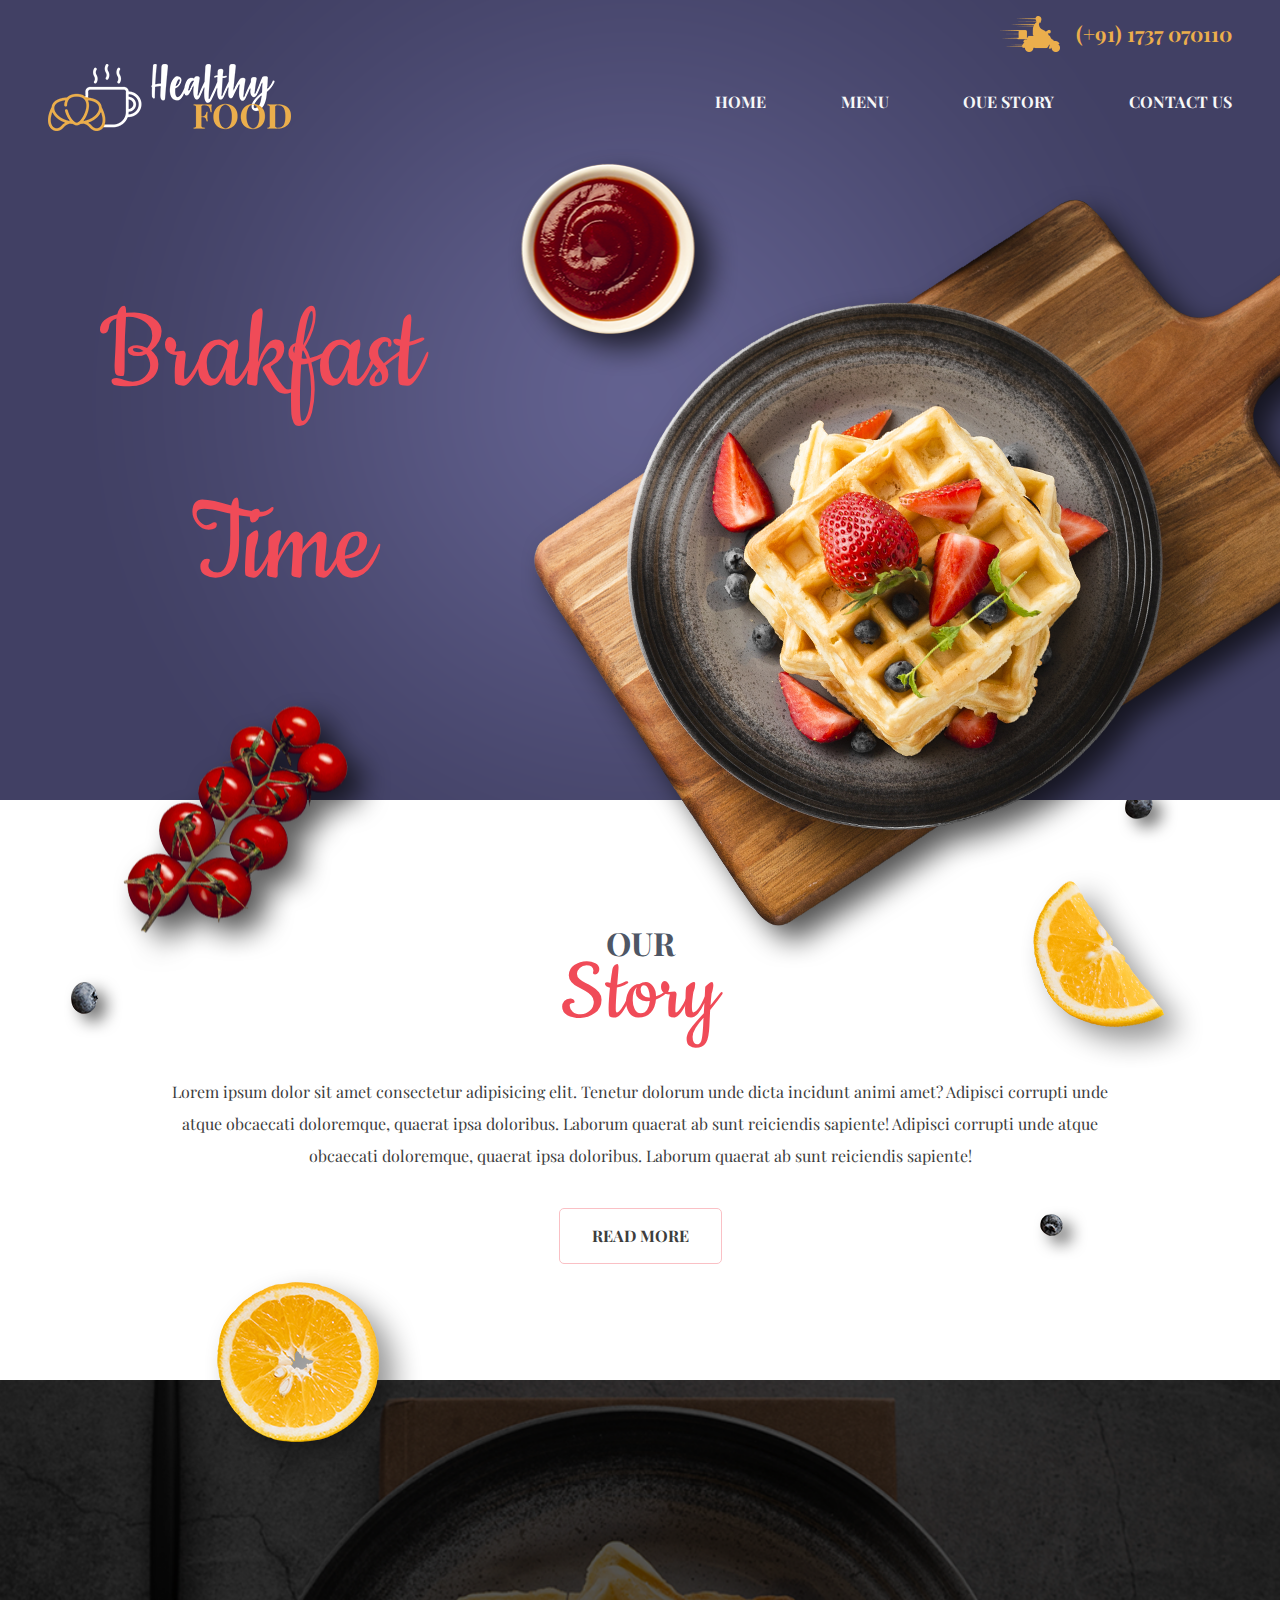
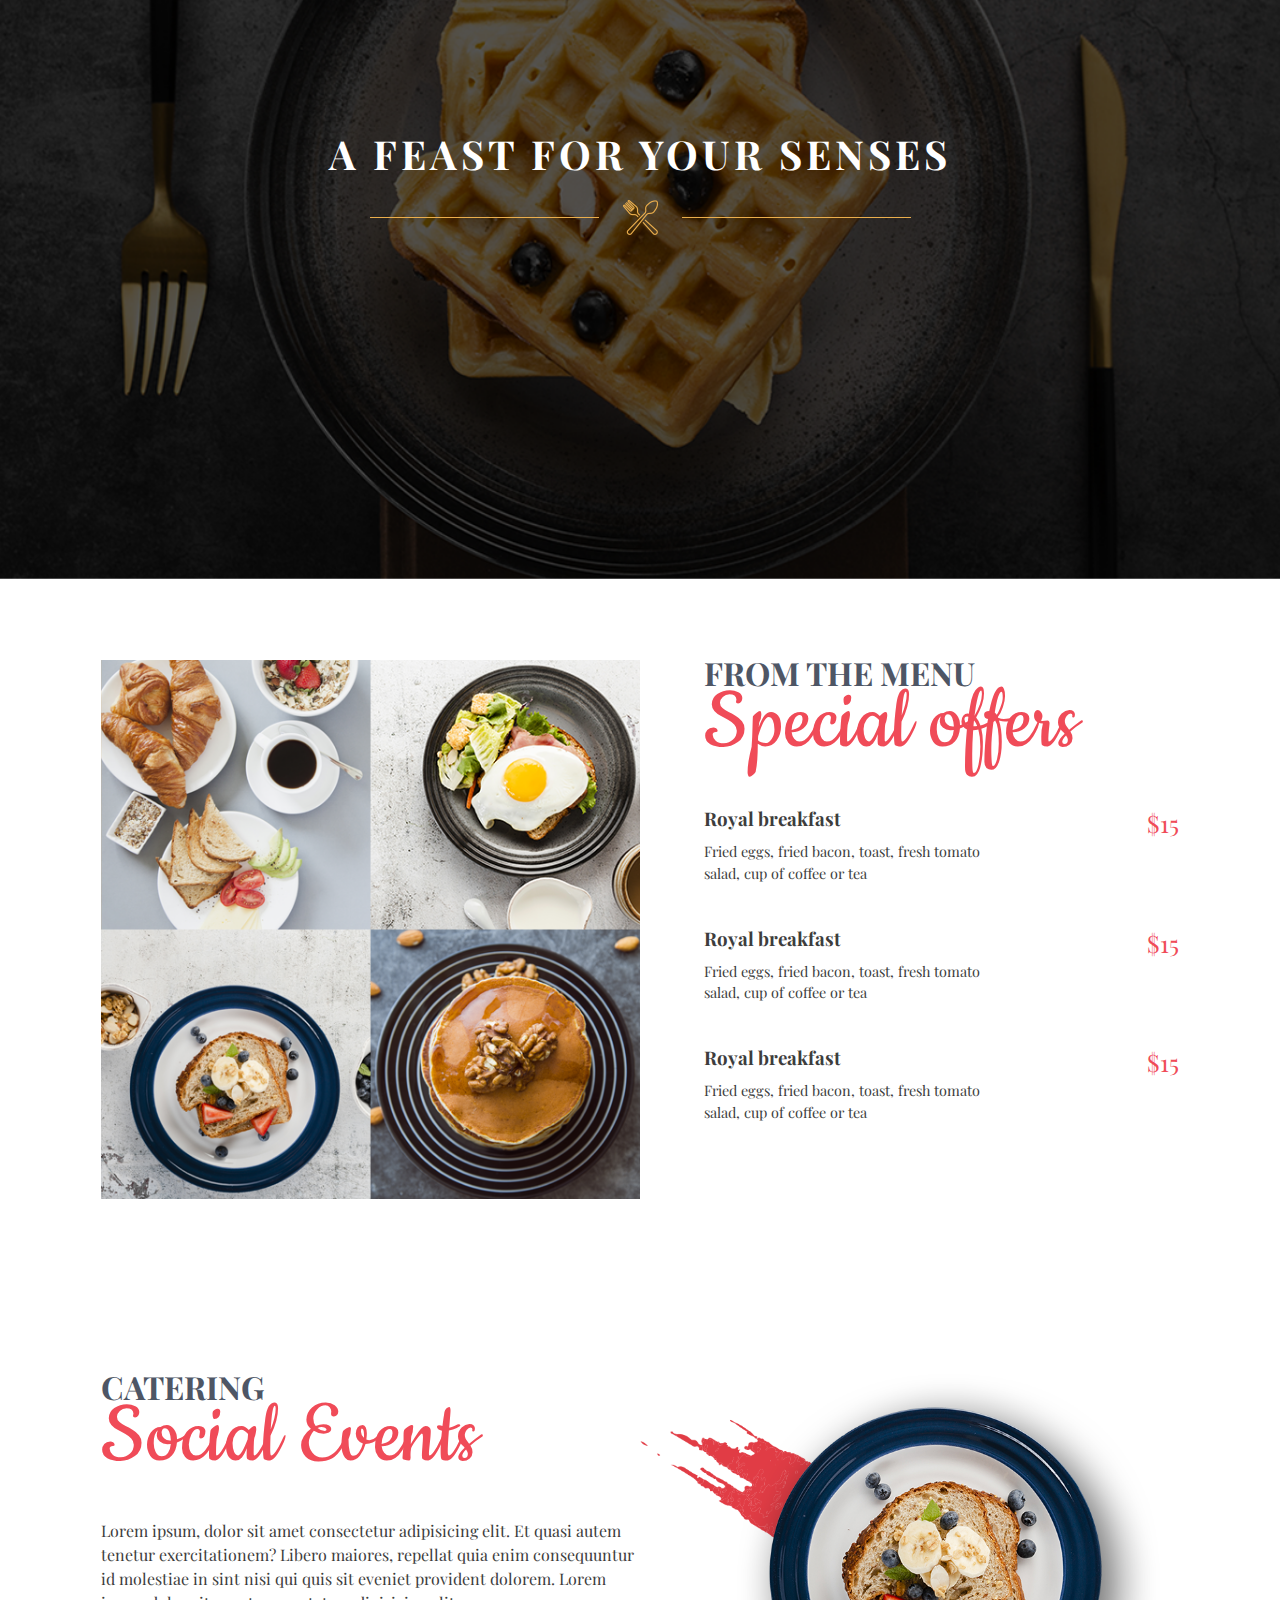
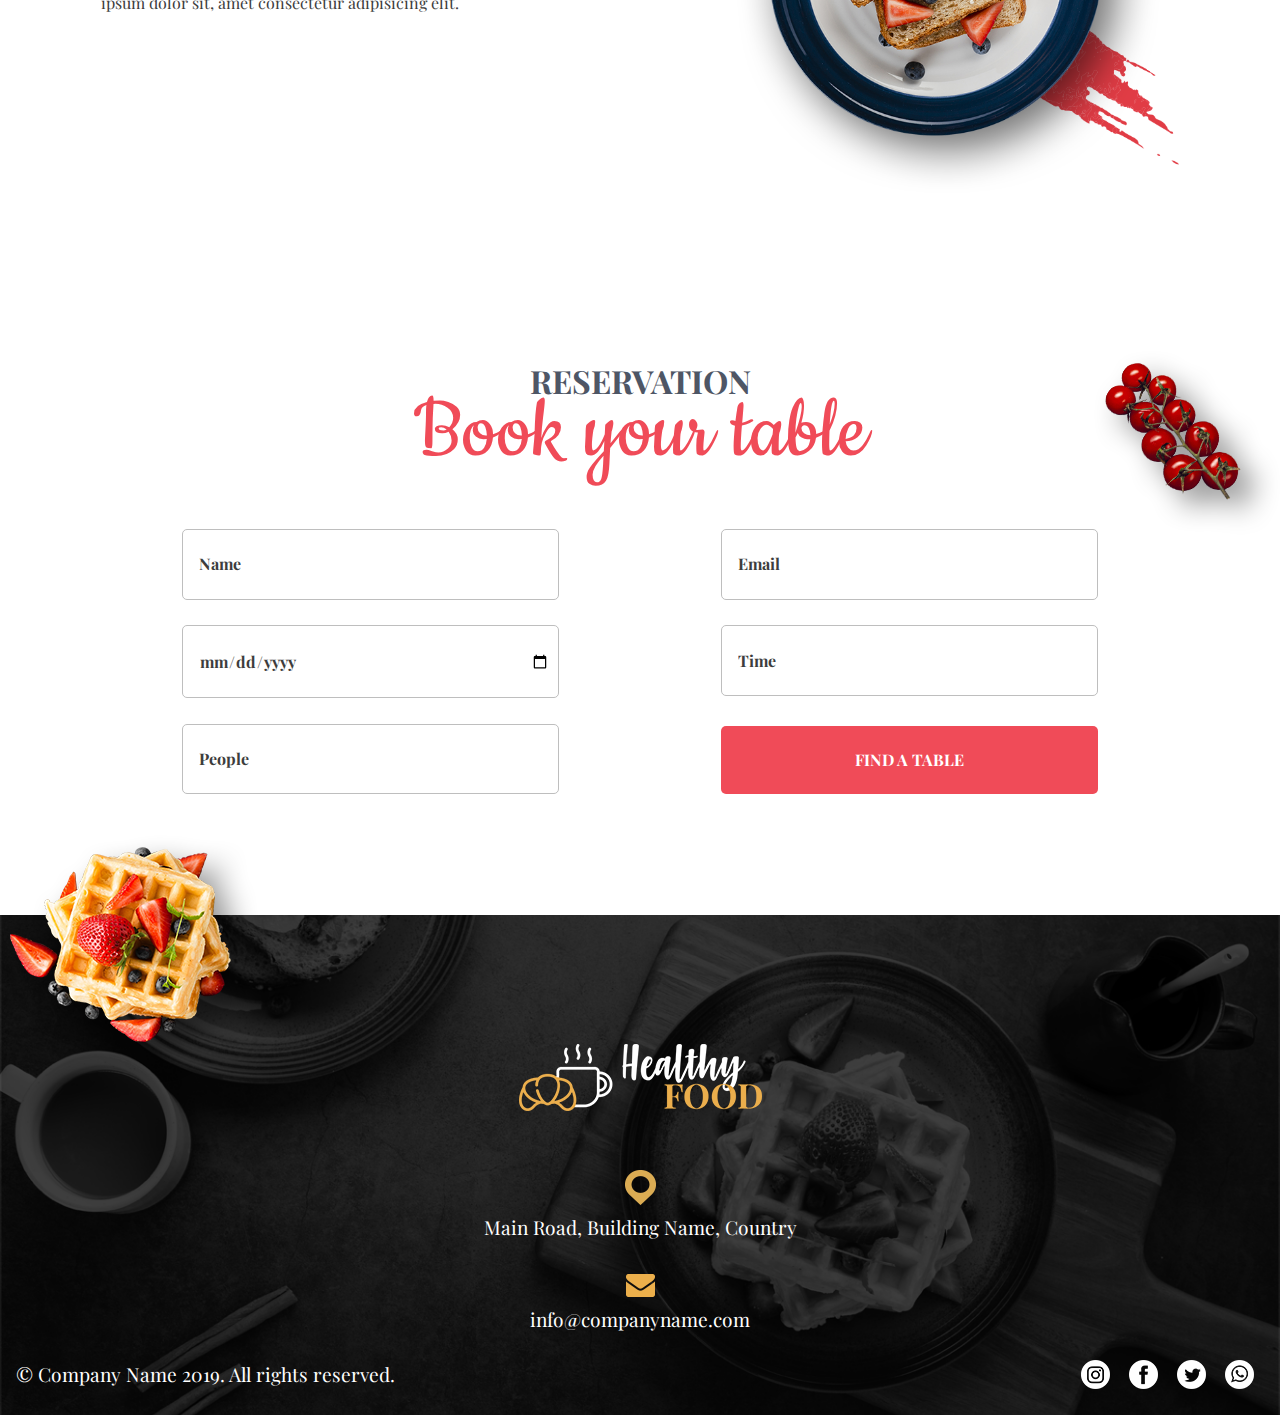
==== index.html @ 8ac17c3d "Updates" ====
<!DOCTYPE html>
<html lang="en">

<head>
    <meta charset="UTF-8" />
    <meta name="viewport" content="width=device-width, user-scalable=no, initial-scale=1.0, maximum-scale=1.0, minimum-scale=1.0" />
    <meta http-equiv="X-UA-Compatible" content="ie=edge" />
    <title>Breakfast-restaurant</title>
    <script src="http://localhost:35729/livereload.js"></script>
<link href="./index.css" rel="stylesheet"></head>

<body>
    <!-- <div id="root"></div> -->
    <div class="page-wrapper">
        <header class="page-header-wrapper">
            <div class="page-header">
                <div class="page-header__logo">
                    <a href="#"><img src="./assets/images/logo.png"></a>
                </div>
                <nav class="page-header__nav">
                    <div class="page-header__phone-logo">
                        <a class="page-header__phone-logo-link" href="#">
                            <img class="page-header__phone-logo-img" src="./assets/images/phone-logo.png" alt="">
                            <span>(+91) 1737 070110</span></a>
                    </div>
                    <div>
                        <ul class="page-header__items">
                            <li class="page-header__item"><a class="page-header__link" href="#">Home</a></li>
                            <li class="page-header__item"><a class="page-header__link" href="#">Menu</a></li>
                            <li class="page-header__item"><a class="page-header__link" href="#">Oue story</a></li>
                            <li class="page-header__item"><a class="page-header__link" href="#">Contact us</a></li>
                        </ul>
                    </div>
                </nav>
            </div>
            <div class="page-header__box-title">
                <div class="page-header__title-container">
                    <h1 class="page-title">Brakfast <br><span class="page-title__time-text">Time</span></h1>
                </div>
                <div class="page-header__waffel-img-box">
                    <img class="page-header__waffel-img" src="./assets/images/waffel.png" alt="">
                </div>
                <div>
                    <img class="page-header__tomato-img" src="./assets/images/tomato.png" alt="">
                </div>
                <div>
                    <img class="page-header__tomato-bold-img" src="./assets/images/tomato-bold.png" alt="">
                </div>
            </div>
        </header>

        <main class="page-content">
            <section class="content-section section-story">
                <div class="section-title">
                    <span class="section-title__first">Our</span>
                    <h2 class="section-title__second">Story</h2>
                </div>

                <p class="content-section__description">Lorem ipsum dolor sit amet consectetur adipisicing elit. Tenetur dolorum unde dicta incidunt animi amet? Adipisci corrupti unde atque obcaecati doloremque, quaerat ipsa doloribus. Laborum quaerat ab sunt reiciendis sapiente! Adipisci corrupti unde atque obcaecati doloremque, quaerat ipsa doloribus. Laborum quaerat ab sunt reiciendis sapiente!</p>
                <div class="content-section__container-btn">
                    <button class="btn btn__more">Read more</button>
                </div>
                <img class="section-story__berry-left" src="./assets/images/berry-left.png" alt="">
                <img class="section-story__orange-botton" src="./assets/images/orange-bottom.png" alt="">
                <img class="section-story__berry-right" src="./assets/images/berry-right.png" alt="">
                <img class="section-story__orange-left" src="./assets/images/orange-left.png" alt="">
                <img class="section-story__berry-bottom" src="./assets/images/berry-bottom.png" alt="">
            </section>
            <section class="content-section section-senses">
                <div class="section-senses__container-title">
                    <h2 class="section-senses__title">A FEAST FOR YOUR SENSES</h2>
                    <div class="section-senses__container-icon">
                        <img class="section-senses__icon-shape" src="./assets/images/shape-line.png" alt="">
                        <img class="section-senses__icon-senses" src="./assets/images/icon-senses.png" alt="">
                        <img class="section-senses__icon-shape" src="./assets/images/shape-line.png" alt="">
                    </div>
                </div>
            </section>
            <section class="content-section section-menu">
                <div class="section-menu__images section-menu_flex">
                    <img src="./assets/images/menu-img.png">
                </div>
                <div class="section-menu__information section-menu_flex">
                    <div class="section-title section-menu__title">
                        <span class="section-title__first">From the menu</span>
                        <h2 class="section-title__second">Special offers</h2>
                    </div>

                    <div class="section-menu-items">
                        <div class="section-menu-items__title-pay">
                            <h3>Royal breakfast</h3>
                            <span class="section-menu-items__pay">$15</span>
                        </div>
                        <p class="section-menu-items__description">Fried eggs, fried bacon, toast, fresh tomato salad, cup of coffee or tea</p>
                    </div>

                    <div class="section-menu-items">
                        <div class="section-menu-items__title-pay">
                            <h3>Royal breakfast</h3>
                            <span class="section-menu-items__pay">$15</span>
                        </div>
                        <p class="section-menu-items__description">Fried eggs, fried bacon, toast, fresh tomato salad, cup of coffee or tea</p>
                    </div>

                    <div class="section-menu-items">
                        <div class="section-menu-items__title-pay">
                            <h3>Royal breakfast</h3>
                            <span class="section-menu-items__pay">$15</span>
                        </div>
                        <p class="section-menu-items__description">Fried eggs, fried bacon, toast, fresh tomato salad, cup of coffee or tea</p>
                    </div>

                </div>
            </section>
            <section class="content-section section-gallery">
                <div>
                    <div class="section-gallery__container">
                        <div class="section-gallery__left section-gallery__colum">
                            <div class="section-title section-menu__title">
                                <span class="section-title__first">Catering</span>
                                <h2 class="section-title__second">Social Events</h2>
                            </div>
                            <p>
                                Lorem ipsum, dolor sit amet consectetur adipisicing elit. Et quasi autem tenetur exercitationem? Libero maiores, repellat quia enim consequuntur id molestiae in sint nisi qui quis sit eveniet provident dolorem. Lorem ipsum dolor sit, amet consectetur adipisicing elit.
                            </p>
                        </div>
                        <div class="section-gallery__right section-gallery__colum">
                            <div>
                                <img src="./assets/images/sandwich.png" alt="">
                            </div>
                        </div>
                    </div>
                </div>
            </section>
            <section class="content-section section-form">
                <div class="section-title">
                    <span class="section-title__first">Reservation</span>
                    <h2 class="section-title__second">Book your table</h2>
                </div>

                <form class="section-form__container">
                    <div class="section-form__left section-form__colum">
                        <div class="section-form__imput-container">
                            <input class="section-form__input" type="text" placeholder="Name">
                        </div>
                        <div class="section-form__imput-container">
                            <input class="section-form__input" type="date" placeholder="Date">
                        </div>
                        <div class="section-form__imput-container">
                            <input class="section-form__input" type="number" placeholder="People">
                        </div>
                    </div>
                    <div class="section-form__right section-form__colum">
                        <div class="section-form__imput-container">
                            <input class="section-form__input" type="text" placeholder="Email">
                        </div>
                        <div class="section-form__imput-container">
                            <input class="section-form__input" type="number" placeholder="Time">
                        </div>
                        <div class="">
                            <button class="btn btn__form">Find a table</button>
                        </div>
                    </div>
                </form>
                <img class="section-form__waffel-img" src="./assets/images/waffle-footer.png" alt="">
                <img class="section-form__tomato-img" src="./assets/images/tomato-footer.png" alt="">
            </section>
        </main>
        <footer class="page-footer">
            <div class="page-footer__container">
                <div class="page-footer__content">
                    <a href="#">
                        <img src="./assets/images/logo.png" alt="">
                    </a>
                    <div class="page-footer__location">
                        <div>
                            <img class="page-footer__img" src="./assets/images/location-icon.png">
                        </div>
                        <span>Main Road, Building Name, Country</span>
                    </div>
                    <div class="page-footer__email">
                        <a class="page-footer__email-link" href="#">
                            <div>
                                <img class="page-footer__img" src="./assets/images/email.png">
                            </div>
                            <span>info@companyname.com</span>
                        </a>
                    </div>
                </div>
                <div class="page-footer__content-bottom">
                    <div class="page-footer__conpany">
                        © Company Name 2019. All rights reserved.
                    </div>
                    <div class="page-footer__social-items">
                        <div class="page-footer__social-item">
                            <a href="#">
                                <img src="./assets/images/instagram.png" alt="">
                            </a>
                        </div>
                        <div class="page-footer__social-item">
                            <a href="#">
                                <img src="./assets/images/facebook.png" alt="">
                            </a>
                        </div>
                        <div class="page-footer__social-item">
                            <a href="#">
                                <img src="./assets/images/twitter.png" alt="">
                            </a>
                        </div>
                        <div class="page-footer__social-item">
                            <a href="#">
                                <img src="./assets/images/whatsapp.png" alt="">
                            </a>
                        </div>
                    </div>
                </div>
            </div>
        </footer>
    </div>

</html><script type="text/javascript" src="./vendors~index.chunkhash.js"></script><script type="text/javascript" src="./index.js"></script>
---- index.css ----
@import url(https://fonts.googleapis.com/css?family=Playfair+Display:400,700&display=swap);
@import url(https://fonts.googleapis.com/css?family=Cookie&display=swap);
*,*::before,*::after{-webkit-box-sizing:border-box;box-sizing:border-box}html{-ms-text-size-adjust:100%;-webkit-text-size-adjust:100%;font-size:16px;font-family:"Playfair Display",serif;color:#3d3d3d}body{min-height:100vh;scroll-behavior:smooth;line-height:1.5;margin:0;padding:0}h1,h2,h3,h4,h5,h6,p,header,nav,section,footer{margin:0;padding:0}img{max-width:100%;display:block}input,button,textarea,select{font:inherit}input{color:#3d3d3d}::-webkit-input-placeholder{color:#3d3d3d}:-ms-input-placeholder{color:#3d3d3d}::-moz-placeholder{color:#3d3d3d}::-ms-input-placeholder{color:#3d3d3d}::placeholder{color:#3d3d3d}.page-wrapper{max-width:1440px;margin:0 auto;display:-webkit-box;display:-ms-flexbox;display:flex;-webkit-box-orient:vertical;-webkit-box-direction:normal;-ms-flex-direction:column;flex-direction:column;min-height:100vh;-webkit-box-shadow:0 2px 40px 0 rgba(0,0,0,0.2);box-shadow:0 2px 40px 0 rgba(0,0,0,0.2)}.page-content{-webkit-box-flex:1;-ms-flex-positive:1;flex-grow:1;background:#ffffff}.page-header-wrapper{background-image:url(./assets/images/header-bg.png);min-height:800px;background-position:center;background-size:cover;z-index:2}.page-header{display:-webkit-box;display:-ms-flexbox;display:flex;-webkit-box-pack:justify;-ms-flex-pack:justify;justify-content:space-between;padding:1rem 3rem 0 3rem}.page-header__logo{margin-top:3rem}.page-header__phone-logo{display:-webkit-box;display:-ms-flexbox;display:flex;-webkit-box-pack:end;-ms-flex-pack:end;justify-content:flex-end;margin-bottom:1.4rem}.page-header__phone-logo-link{color:#ebae4c;font-weight:700;text-transform:uppercase;text-decoration:none;font-size:1.3rem;display:-webkit-box;display:-ms-flexbox;display:flex;-webkit-box-align:center;-ms-flex-align:center;align-items:center}.page-header__phone-logo-img{padding:0 1rem 0 0}.page-header__nav{display:-webkit-box;display:-ms-flexbox;display:flex;-webkit-box-orient:vertical;-webkit-box-direction:normal;-ms-flex-direction:column;flex-direction:column;width:50%}.page-header__items{list-style:none;display:-webkit-box;display:-ms-flexbox;display:flex;width:100%;padding:0}.page-header__item{-webkit-box-flex:1;-ms-flex-positive:1;flex-grow:1;text-align:right}.page-header__link{color:#f6f7f7;text-transform:uppercase;text-decoration:none;-webkit-box-pack:center;-ms-flex-pack:center;justify-content:center;-webkit-box-align:center;-ms-flex-align:center;align-items:center;font-weight:700;font-size:1rem;padding:1rem 0}.page-header__box-title{display:-webkit-box;display:-ms-flexbox;display:flex;position:relative}.page-header__title-container{text-align:right;width:33%;margin-top:10%}.page-header__waffel-img-box{width:60%}.page-header__waffel-img{position:absolute;right:0;top:54px}.page-header__tomato-img{position:absolute;top:-17%;left:44%;-webkit-transform:translate(-24%, 46%);-ms-transform:translate(-24%, 46%);transform:translate(-24%, 46%)}.page-header__tomato-bold-img{position:absolute;left:-2%;top:82%;-webkit-transform:translate(50%, 50%);-ms-transform:translate(50%, 50%);transform:translate(50%, 50%)}.page-title{font-family:"Cookie",cursive;font-weight:400;color:#f04b58;font-size:8rem}.page-title__time-text{padding-right:3rem}.content-section{margin:0 auto;width:100%;padding:80px 101px;position:relative;min-height:150px}.content-section__description{margin:0 auto;line-height:2;width:90%;text-align:center}.content-section__container-btn{display:-webkit-box;display:-ms-flexbox;display:flex;-webkit-box-pack:center;-ms-flex-pack:center;justify-content:center;width:100%;margin:2rem 0 2rem 0}.section-title{text-align:center;font-weight:400;color:#4e5665;margin-bottom:42px;line-height:0.8}.section-title__first{text-transform:uppercase;font-size:2rem;font-weight:700}.section-title__second{font-family:"Cookie",cursive;color:#f04b58;font-size:6rem;font-weight:400}.section-story{padding-top:130px}.section-story__orange-left{position:absolute;top:12%;right:6%}.section-story__berry-left{position:absolute;top:30%;left:5%}.section-story__berry-right{position:absolute;top:-3%;right:8%}.section-story__orange-botton{position:absolute;bottom:-18%;left:16%;z-index:2}.section-story__berry-bottom{position:absolute;top:70%;right:15%}.section-senses{background-image:url(./assets/images/waffle-bg.png);min-height:800px;background-position:center;background-size:cover;height:10em;display:-webkit-box;display:-ms-flexbox;display:flex;-webkit-box-align:center;-ms-flex-align:center;align-items:center;-webkit-box-pack:center;-ms-flex-pack:center;justify-content:center}.section-senses__container-title{text-align:center;position:relative}.section-senses__title{color:#fff;font-size:2.5rem;letter-spacing:4px}.section-senses__container-icon{display:-webkit-box;display:-ms-flexbox;display:flex;-webkit-box-align:center;-ms-flex-align:center;align-items:center;-webkit-box-pack:center;-ms-flex-pack:center;justify-content:center;margin-top:1rem}.section-senses__icon-senses{padding:0 1.5rem}.section-menu{display:-webkit-box;display:-ms-flexbox;display:flex}.section-menu__information{padding-left:4rem}.section-menu_flex{-webkit-box-flex:0;-ms-flex-positive:0;flex-grow:0;-ms-flex-negative:0;flex-shrink:0;-ms-flex-preferred-size:50%;flex-basis:50%;width:50%}.section-menu__title{text-align:left}.section-menu-items{margin-bottom:2.5rem}.section-menu-items__title-pay{display:-webkit-box;display:-ms-flexbox;display:flex;-webkit-box-pack:justify;-ms-flex-pack:justify;justify-content:space-between}.section-menu-items__pay{color:#f04b58;font-size:1.5rem}.section-menu-items__description{font-size:0.9rem;display:inline-block;width:60%}.section-gallery__container{display:-webkit-box;display:-ms-flexbox;display:flex;-ms-flex-wrap:wrap;flex-wrap:wrap}.section-gallery__colum{-webkit-box-flex:1;-ms-flex:1 300px;flex:1 300px;min-width:0;padding:15px 0}.section-form{position:relative}.section-form__container{display:-webkit-box;display:-ms-flexbox;display:flex;-ms-flex-wrap:wrap;flex-wrap:wrap;text-align:center;font-weight:bold}.section-form__colum{-webkit-box-flex:1;-ms-flex:1 300px;flex:1 300px;min-width:0;padding:15px 0}.section-form__imput-container{margin-bottom:1.6rem}.section-form__input{outline:none;background:transparent;padding:1.4rem 0.5rem 1.4rem 1rem;border:1px solid #bebebe;border-radius:5px;min-width:70%}.section-form__waffel-img{position:absolute;z-index:2;left:0}.section-form__tomato-img{position:absolute;z-index:2;right:0;top:10%}.page-footer__container{font-size:1.2rem;padding-top:3rem;background-image:url(./assets/images/footer-bg.png);background-position:center;background-size:cover;min-height:500px;display:-webkit-box;display:-ms-flexbox;display:flex;-webkit-box-pack:center;-ms-flex-pack:center;justify-content:center;-webkit-box-align:center;-ms-flex-align:center;align-items:center;-webkit-box-orient:vertical;-webkit-box-direction:normal;-ms-flex-direction:column;flex-direction:column;position:relative}.page-footer__content{color:#fff;display:-webkit-box;display:-ms-flexbox;display:flex;height:10em;-webkit-box-orient:vertical;-webkit-box-direction:normal;-ms-flex-direction:column;flex-direction:column;-webkit-box-align:center;-ms-flex-align:center;align-items:center;-ms-flex-line-pack:center;align-content:center;-webkit-box-pack:center;-ms-flex-pack:center;justify-content:center}.page-footer__location{padding-top:1.7rem}.page-footer__email-link{text-decoration:none;color:#fff}.page-footer__img{margin:0 auto;padding:2rem 0 0.5rem 0}.page-footer__content-bottom{color:#fff;display:-webkit-box;display:-ms-flexbox;display:flex;position:absolute;bottom:0;left:0;width:100%;-webkit-box-pack:justify;-ms-flex-pack:justify;justify-content:space-between;padding:1rem}.page-footer__conpany{display:-webkit-box;display:-ms-flexbox;display:flex;-webkit-box-align:center;-ms-flex-align:center;align-items:center}.page-footer__social-items{display:-webkit-box;display:-ms-flexbox;display:flex}.page-footer__social-item{padding:0.6rem}.btn{background-color:#fff;border:1px solid #fac0c5;border-radius:5px;color:#3d3d3d;font-weight:700;font-family:"Playfair Display",serif;padding:15px 32px;text-align:center;text-decoration:none;display:inline-block;margin:4px 2px;cursor:pointer;text-transform:uppercase}.btn__more{text-align:center}.btn__form{background:#f04b58;color:#fff;min-width:70%;padding:1.4rem 0.5rem 1.4rem 0.5rem;border:none}.page-footer{height:100px}


/*# sourceMappingURL=index.css.map*/
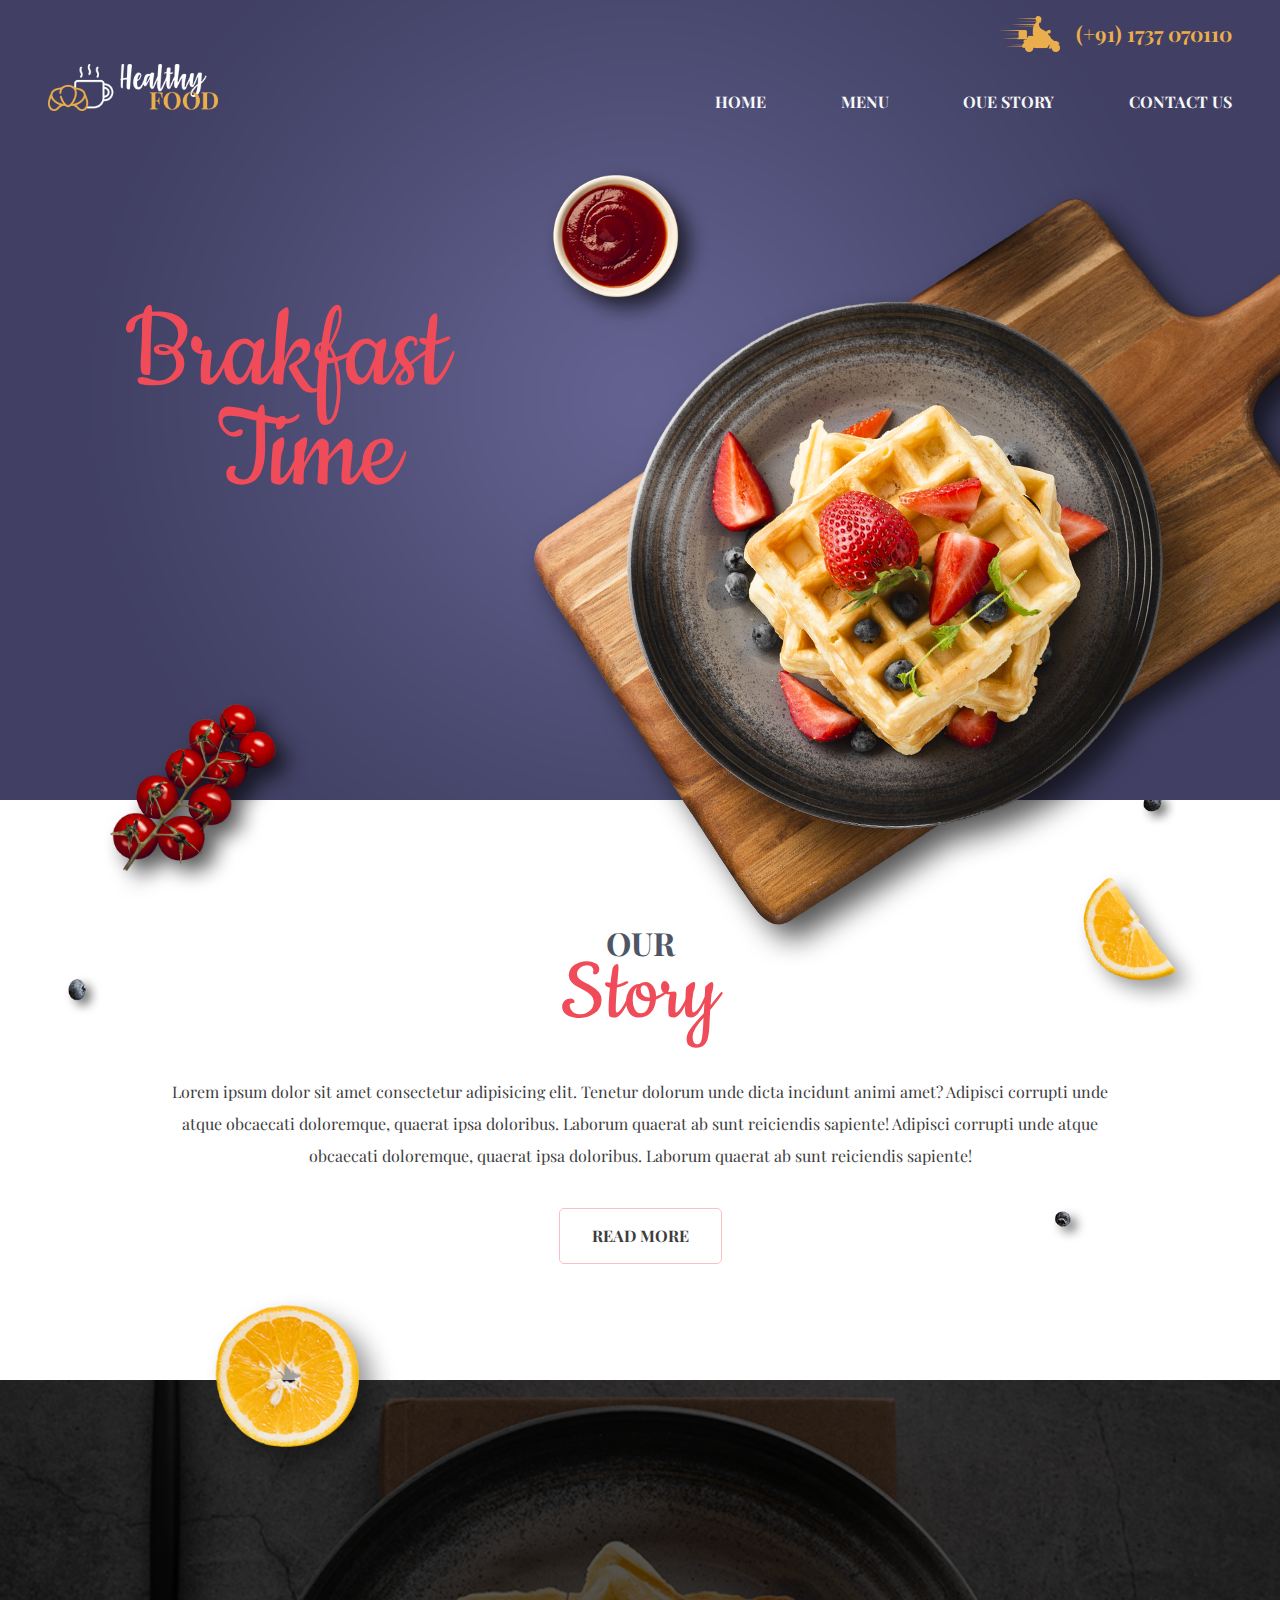
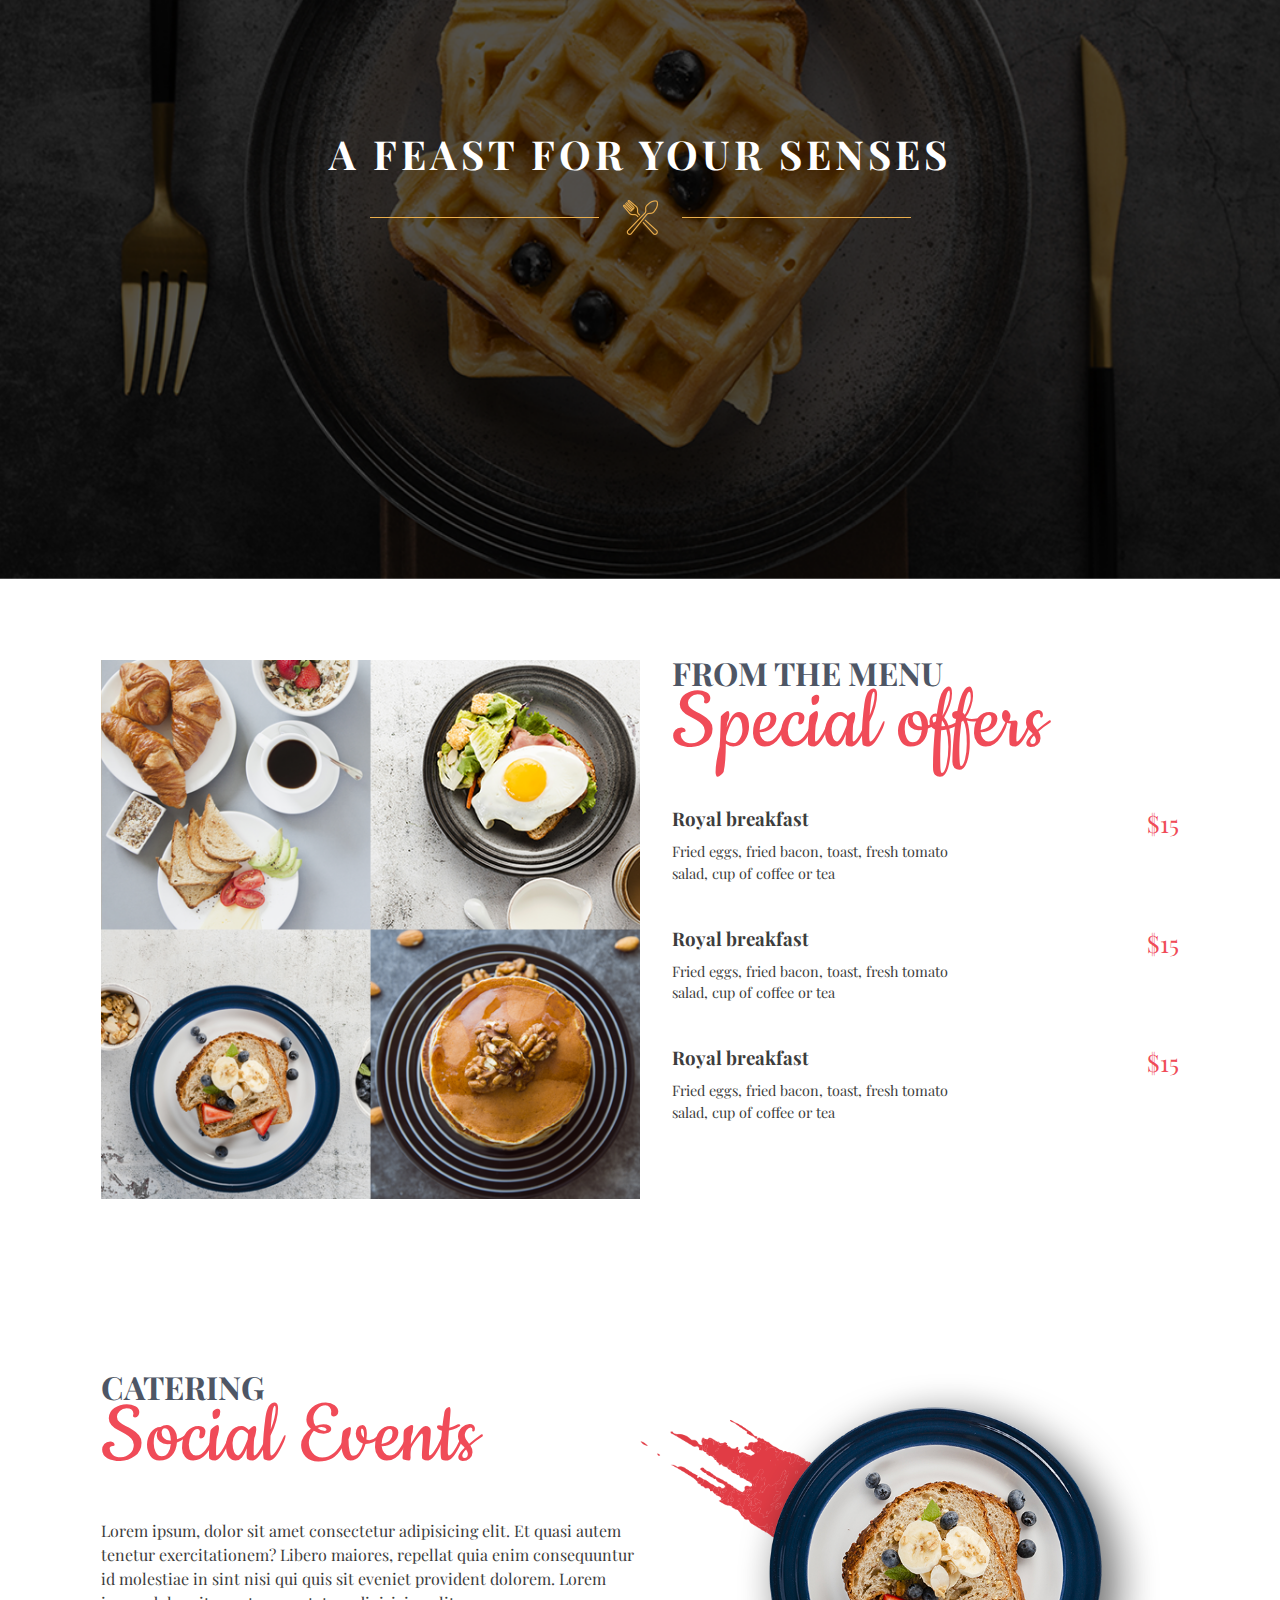
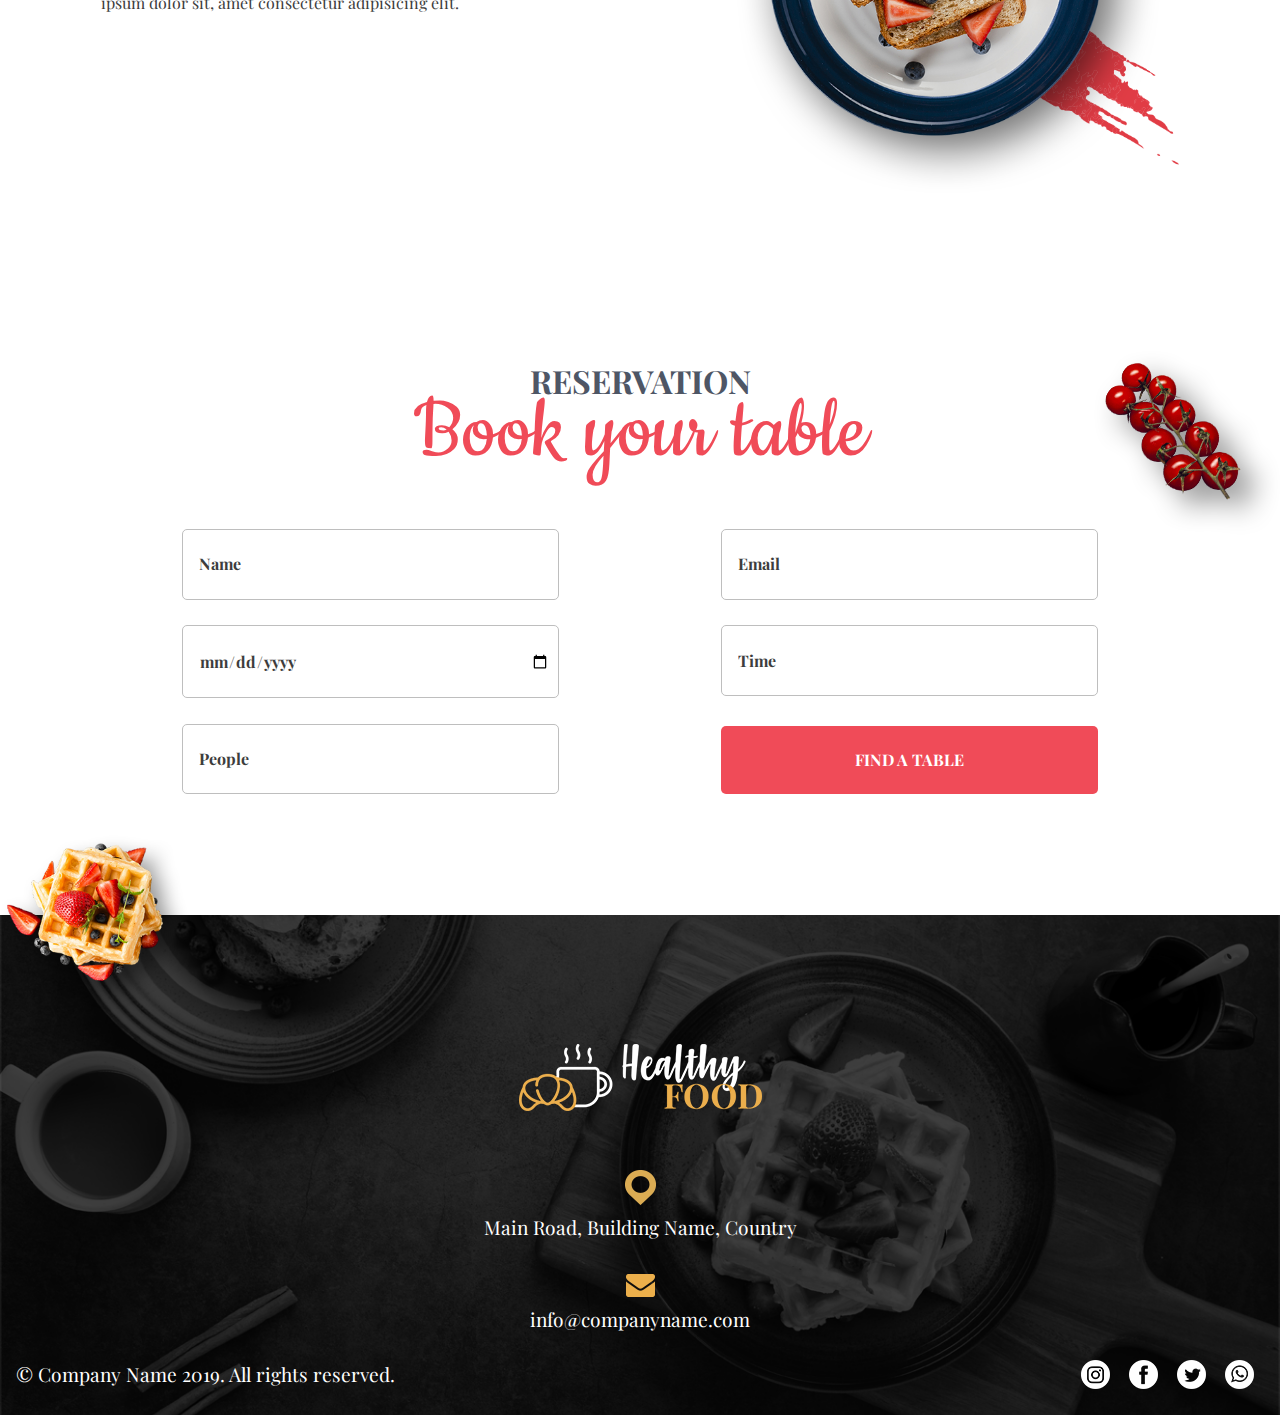
==== commit 4fec9c48: "Updates" ====
--- a/index.html
+++ b/index.html
@@ -1,221 +1,356 @@
 <!DOCTYPE html>
 <html lang="en">
-
-<head>
+  <head>
     <meta charset="UTF-8" />
-    <meta name="viewport" content="width=device-width, user-scalable=no, initial-scale=1.0, maximum-scale=1.0, minimum-scale=1.0" />
+    <meta
+      name="viewport"
+      content="width=device-width, user-scalable=no, initial-scale=1.0, maximum-scale=1.0, minimum-scale=1.0"
+    />
     <meta http-equiv="X-UA-Compatible" content="ie=edge" />
     <title>Breakfast-restaurant</title>
     <script src="http://localhost:35729/livereload.js"></script>
-<link href="./index.css" rel="stylesheet"></head>
-
-<body>
+  <link href="./index.css" rel="stylesheet"></head>
+
+  <body>
     <!-- <div id="root"></div> -->
     <div class="page-wrapper">
-        <header class="page-header-wrapper">
-            <div class="page-header">
-                <div class="page-header__logo">
-                    <a href="#"><img src="./assets/images/logo.png"></a>
+      <header class="page-header-wrapper">
+        <div class="page-header">
+          <div class="page-header__logo">
+            <a href="#"
+              ><img
+                class="page-header__logo-img"
+                src="./assets/images/logo.png"
+            /></a>
+          </div>
+          <nav class="page-header__nav">
+            <div class="page-header__phone-logo">
+              <a class="page-header__phone-logo-link" href="#">
+                <img
+                  class="page-header__phone-logo-img"
+                  src="./assets/images/phone-logo.png"
+                  alt=""
+                />
+                <span>(+91) 1737 070110</span></a
+              >
+            </div>
+
+            <div class="global-nav">
+              <div class="global-nav__mobile-controls">
+                <div class="global-nav__burger burger">
+                  <span class="burger__raw"></span>
+                  <span class="burger__raw"></span>
                 </div>
-                <nav class="page-header__nav">
-                    <div class="page-header__phone-logo">
-                        <a class="page-header__phone-logo-link" href="#">
-                            <img class="page-header__phone-logo-img" src="./assets/images/phone-logo.png" alt="">
-                            <span>(+91) 1737 070110</span></a>
-                    </div>
-                    <div>
-                        <ul class="page-header__items">
-                            <li class="page-header__item"><a class="page-header__link" href="#">Home</a></li>
-                            <li class="page-header__item"><a class="page-header__link" href="#">Menu</a></li>
-                            <li class="page-header__item"><a class="page-header__link" href="#">Oue story</a></li>
-                            <li class="page-header__item"><a class="page-header__link" href="#">Contact us</a></li>
-                        </ul>
-                    </div>
-                </nav>
-            </div>
-            <div class="page-header__box-title">
-                <div class="page-header__title-container">
-                    <h1 class="page-title">Brakfast <br><span class="page-title__time-text">Time</span></h1>
+              </div>
+              <ul class="page-header__items">
+                <li class="page-header__item">
+                  <a class="page-header__link" href="#">Home</a>
+                </li>
+                <li class="page-header__item">
+                  <a class="page-header__link" href="#">Menu</a>
+                </li>
+                <li class="page-header__item">
+                  <a class="page-header__link" href="#">Oue story</a>
+                </li>
+                <li class="page-header__item">
+                  <a class="page-header__link" href="#">Contact us</a>
+                </li>
+              </ul>
+            </div>
+          </nav>
+        </div>
+
+        <div class="page-header__box-title">
+          <div class="page-header__title-container">
+            <h1 class="page-title">
+              <span class="page-title__brakfast-text">Brakfast</span
+              ><span class="page-title__time-text">Time</span>
+            </h1>
+          </div>
+          <div class="page-header__waffel-img-box">
+            <img
+              class="page-header__waffel-img"
+              src="./assets/images/waffel.png"
+              alt=""
+            />
+          </div>
+          <div>
+            <img
+              class="page-header__tomato-img"
+              src="./assets/images/tomato.png"
+              alt=""
+            />
+          </div>
+          <div>
+            <img
+              class="page-header__tomato-bold-img"
+              src="./assets/images/tomato-bold.png"
+              alt=""
+            />
+          </div>
+        </div>
+      </header>
+
+      <main class="page-content">
+        <section class="content-section section-story">
+          <div class="section-title">
+            <span class="section-title__first">Our</span>
+            <h2 class="section-title__second">Story</h2>
+          </div>
+
+          <p class="content-section__description">
+            Lorem ipsum dolor sit amet consectetur adipisicing elit. Tenetur
+            dolorum unde dicta incidunt animi amet? Adipisci corrupti unde atque
+            obcaecati doloremque, quaerat ipsa doloribus. Laborum quaerat ab
+            sunt reiciendis sapiente! Adipisci corrupti unde atque obcaecati
+            doloremque, quaerat ipsa doloribus. Laborum quaerat ab sunt
+            reiciendis sapiente!
+          </p>
+          <div class="content-section__container-btn">
+            <button class="btn btn__more">Read more</button>
+          </div>
+          <img
+            class="section-story__berry-left"
+            src="./assets/images/berry-left.png"
+            alt=""
+          />
+          <img
+            class="section-story__orange-botton"
+            src="./assets/images/orange-bottom.png"
+            alt=""
+          />
+          <img
+            class="section-story__berry-right"
+            src="./assets/images/berry-right.png"
+            alt=""
+          />
+          <img
+            class="section-story__orange-left"
+            src="./assets/images/orange-left.png"
+            alt=""
+          />
+          <img
+            class="section-story__berry-bottom"
+            src="./assets/images/berry-bottom.png"
+            alt=""
+          />
+        </section>
+        <section class="content-section section-senses">
+          <div class="section-senses__container-title">
+            <h2 class="section-senses__title">A FEAST FOR YOUR SENSES</h2>
+            <div class="section-senses__container-icon">
+              <img
+                class="section-senses__icon-shape"
+                src="./assets/images/shape-line.png"
+                alt=""
+              />
+              <img
+                class="section-senses__icon-senses"
+                src="./assets/images/icon-senses.png"
+                alt=""
+              />
+              <img
+                class="section-senses__icon-shape"
+                src="./assets/images/shape-line.png"
+                alt=""
+              />
+            </div>
+          </div>
+        </section>
+        <section class="content-section section-menu">
+          <div class="section-menu__images section-menu_flex">
+            <img src="./assets/images/menu-img.png" />
+          </div>
+          <div class="section-menu__information section-menu_flex">
+            <div class="section-title section-menu__title">
+              <span class="section-title__first">From the menu</span>
+              <h2 class="section-title__second">Special offers</h2>
+            </div>
+
+            <div class="section-menu-items">
+              <div class="section-menu-items__title-pay">
+                <h3>Royal breakfast</h3>
+                <span class="section-menu-items__pay">$15</span>
+              </div>
+              <p class="section-menu-items__description">
+                Fried eggs, fried bacon, toast, fresh tomato salad, cup of
+                coffee or tea
+              </p>
+            </div>
+
+            <div class="section-menu-items">
+              <div class="section-menu-items__title-pay">
+                <h3>Royal breakfast</h3>
+                <span class="section-menu-items__pay">$15</span>
+              </div>
+              <p class="section-menu-items__description">
+                Fried eggs, fried bacon, toast, fresh tomato salad, cup of
+                coffee or tea
+              </p>
+            </div>
+
+            <div class="section-menu-items">
+              <div class="section-menu-items__title-pay">
+                <h3>Royal breakfast</h3>
+                <span class="section-menu-items__pay">$15</span>
+              </div>
+              <p class="section-menu-items__description">
+                Fried eggs, fried bacon, toast, fresh tomato salad, cup of
+                coffee or tea
+              </p>
+            </div>
+          </div>
+        </section>
+        <section class="content-section section-gallery">
+          <div>
+            <div class="section-gallery__container">
+              <div class="section-gallery__left section-gallery__colum">
+                <div class="section-title section-menu__title">
+                  <span class="section-title__first">Catering</span>
+                  <h2 class="section-title__second">Social Events</h2>
                 </div>
-                <div class="page-header__waffel-img-box">
-                    <img class="page-header__waffel-img" src="./assets/images/waffel.png" alt="">
+                <p>
+                  Lorem ipsum, dolor sit amet consectetur adipisicing elit. Et
+                  quasi autem tenetur exercitationem? Libero maiores, repellat
+                  quia enim consequuntur id molestiae in sint nisi qui quis sit
+                  eveniet provident dolorem. Lorem ipsum dolor sit, amet
+                  consectetur adipisicing elit.
+                </p>
+              </div>
+              <div class="section-gallery__right section-gallery__colum">
+                <div>
+                  <img src="./assets/images/sandwich.png" alt="" />
                 </div>
+              </div>
+            </div>
+          </div>
+        </section>
+        <section class="content-section section-form">
+          <div class="section-title">
+            <span class="section-title__first">Reservation</span>
+            <h2 class="section-title__second">Book your table</h2>
+          </div>
+
+          <form class="section-form__container">
+            <div class="section-form__left section-form__colum">
+              <div class="section-form__imput-container">
+                <input
+                  class="section-form__input"
+                  type="text"
+                  placeholder="Name"
+                />
+              </div>
+              <div class="section-form__imput-container">
+                <input
+                  class="section-form__input"
+                  type="date"
+                  placeholder="Date"
+                />
+              </div>
+              <div class="section-form__imput-container">
+                <input
+                  class="section-form__input"
+                  type="number"
+                  placeholder="People"
+                />
+              </div>
+            </div>
+            <div class="section-form__right section-form__colum">
+              <div class="section-form__imput-container">
+                <input
+                  class="section-form__input"
+                  type="text"
+                  placeholder="Email"
+                />
+              </div>
+              <div class="section-form__imput-container">
+                <input
+                  class="section-form__input"
+                  type="number"
+                  placeholder="Time"
+                />
+              </div>
+              <div class="">
+                <button class="btn btn__form">Find a table</button>
+              </div>
+            </div>
+          </form>
+          <img
+            class="section-form__waffel-img"
+            src="./assets/images/waffle-footer.png"
+            alt=""
+          />
+          <img
+            class="section-form__tomato-img"
+            src="./assets/images/tomato-footer.png"
+            alt=""
+          />
+        </section>
+      </main>
+      <footer class="page-footer">
+        <div class="page-footer__container">
+          <div class="page-footer__content">
+            <a href="#">
+              <img src="./assets/images/logo.png" alt="" />
+            </a>
+            <div class="page-footer__location">
+              <div>
+                <img
+                  class="page-footer__img"
+                  src="./assets/images/location-icon.png"
+                />
+              </div>
+              <span>Main Road, Building Name, Country</span>
+            </div>
+            <div class="page-footer__email">
+              <a class="page-footer__email-link" href="#">
                 <div>
-                    <img class="page-header__tomato-img" src="./assets/images/tomato.png" alt="">
+                  <img
+                    class="page-footer__img"
+                    src="./assets/images/email.png"
+                  />
                 </div>
-                <div>
-                    <img class="page-header__tomato-bold-img" src="./assets/images/tomato-bold.png" alt="">
-                </div>
-            </div>
-        </header>
-
-        <main class="page-content">
-            <section class="content-section section-story">
-                <div class="section-title">
-                    <span class="section-title__first">Our</span>
-                    <h2 class="section-title__second">Story</h2>
-                </div>
-
-                <p class="content-section__description">Lorem ipsum dolor sit amet consectetur adipisicing elit. Tenetur dolorum unde dicta incidunt animi amet? Adipisci corrupti unde atque obcaecati doloremque, quaerat ipsa doloribus. Laborum quaerat ab sunt reiciendis sapiente! Adipisci corrupti unde atque obcaecati doloremque, quaerat ipsa doloribus. Laborum quaerat ab sunt reiciendis sapiente!</p>
-                <div class="content-section__container-btn">
-                    <button class="btn btn__more">Read more</button>
-                </div>
-                <img class="section-story__berry-left" src="./assets/images/berry-left.png" alt="">
-                <img class="section-story__orange-botton" src="./assets/images/orange-bottom.png" alt="">
-                <img class="section-story__berry-right" src="./assets/images/berry-right.png" alt="">
-                <img class="section-story__orange-left" src="./assets/images/orange-left.png" alt="">
-                <img class="section-story__berry-bottom" src="./assets/images/berry-bottom.png" alt="">
-            </section>
-            <section class="content-section section-senses">
-                <div class="section-senses__container-title">
-                    <h2 class="section-senses__title">A FEAST FOR YOUR SENSES</h2>
-                    <div class="section-senses__container-icon">
-                        <img class="section-senses__icon-shape" src="./assets/images/shape-line.png" alt="">
-                        <img class="section-senses__icon-senses" src="./assets/images/icon-senses.png" alt="">
-                        <img class="section-senses__icon-shape" src="./assets/images/shape-line.png" alt="">
-                    </div>
-                </div>
-            </section>
-            <section class="content-section section-menu">
-                <div class="section-menu__images section-menu_flex">
-                    <img src="./assets/images/menu-img.png">
-                </div>
-                <div class="section-menu__information section-menu_flex">
-                    <div class="section-title section-menu__title">
-                        <span class="section-title__first">From the menu</span>
-                        <h2 class="section-title__second">Special offers</h2>
-                    </div>
-
-                    <div class="section-menu-items">
-                        <div class="section-menu-items__title-pay">
-                            <h3>Royal breakfast</h3>
-                            <span class="section-menu-items__pay">$15</span>
-                        </div>
-                        <p class="section-menu-items__description">Fried eggs, fried bacon, toast, fresh tomato salad, cup of coffee or tea</p>
-                    </div>
-
-                    <div class="section-menu-items">
-                        <div class="section-menu-items__title-pay">
-                            <h3>Royal breakfast</h3>
-                            <span class="section-menu-items__pay">$15</span>
-                        </div>
-                        <p class="section-menu-items__description">Fried eggs, fried bacon, toast, fresh tomato salad, cup of coffee or tea</p>
-                    </div>
-
-                    <div class="section-menu-items">
-                        <div class="section-menu-items__title-pay">
-                            <h3>Royal breakfast</h3>
-                            <span class="section-menu-items__pay">$15</span>
-                        </div>
-                        <p class="section-menu-items__description">Fried eggs, fried bacon, toast, fresh tomato salad, cup of coffee or tea</p>
-                    </div>
-
-                </div>
-            </section>
-            <section class="content-section section-gallery">
-                <div>
-                    <div class="section-gallery__container">
-                        <div class="section-gallery__left section-gallery__colum">
-                            <div class="section-title section-menu__title">
-                                <span class="section-title__first">Catering</span>
-                                <h2 class="section-title__second">Social Events</h2>
-                            </div>
-                            <p>
-                                Lorem ipsum, dolor sit amet consectetur adipisicing elit. Et quasi autem tenetur exercitationem? Libero maiores, repellat quia enim consequuntur id molestiae in sint nisi qui quis sit eveniet provident dolorem. Lorem ipsum dolor sit, amet consectetur adipisicing elit.
-                            </p>
-                        </div>
-                        <div class="section-gallery__right section-gallery__colum">
-                            <div>
-                                <img src="./assets/images/sandwich.png" alt="">
-                            </div>
-                        </div>
-                    </div>
-                </div>
-            </section>
-            <section class="content-section section-form">
-                <div class="section-title">
-                    <span class="section-title__first">Reservation</span>
-                    <h2 class="section-title__second">Book your table</h2>
-                </div>
-
-                <form class="section-form__container">
-                    <div class="section-form__left section-form__colum">
-                        <div class="section-form__imput-container">
-                            <input class="section-form__input" type="text" placeholder="Name">
-                        </div>
-                        <div class="section-form__imput-container">
-                            <input class="section-form__input" type="date" placeholder="Date">
-                        </div>
-                        <div class="section-form__imput-container">
-                            <input class="section-form__input" type="number" placeholder="People">
-                        </div>
-                    </div>
-                    <div class="section-form__right section-form__colum">
-                        <div class="section-form__imput-container">
-                            <input class="section-form__input" type="text" placeholder="Email">
-                        </div>
-                        <div class="section-form__imput-container">
-                            <input class="section-form__input" type="number" placeholder="Time">
-                        </div>
-                        <div class="">
-                            <button class="btn btn__form">Find a table</button>
-                        </div>
-                    </div>
-                </form>
-                <img class="section-form__waffel-img" src="./assets/images/waffle-footer.png" alt="">
-                <img class="section-form__tomato-img" src="./assets/images/tomato-footer.png" alt="">
-            </section>
-        </main>
-        <footer class="page-footer">
-            <div class="page-footer__container">
-                <div class="page-footer__content">
-                    <a href="#">
-                        <img src="./assets/images/logo.png" alt="">
-                    </a>
-                    <div class="page-footer__location">
-                        <div>
-                            <img class="page-footer__img" src="./assets/images/location-icon.png">
-                        </div>
-                        <span>Main Road, Building Name, Country</span>
-                    </div>
-                    <div class="page-footer__email">
-                        <a class="page-footer__email-link" href="#">
-                            <div>
-                                <img class="page-footer__img" src="./assets/images/email.png">
-                            </div>
-                            <span>info@companyname.com</span>
-                        </a>
-                    </div>
-                </div>
-                <div class="page-footer__content-bottom">
-                    <div class="page-footer__conpany">
-                        © Company Name 2019. All rights reserved.
-                    </div>
-                    <div class="page-footer__social-items">
-                        <div class="page-footer__social-item">
-                            <a href="#">
-                                <img src="./assets/images/instagram.png" alt="">
-                            </a>
-                        </div>
-                        <div class="page-footer__social-item">
-                            <a href="#">
-                                <img src="./assets/images/facebook.png" alt="">
-                            </a>
-                        </div>
-                        <div class="page-footer__social-item">
-                            <a href="#">
-                                <img src="./assets/images/twitter.png" alt="">
-                            </a>
-                        </div>
-                        <div class="page-footer__social-item">
-                            <a href="#">
-                                <img src="./assets/images/whatsapp.png" alt="">
-                            </a>
-                        </div>
-                    </div>
-                </div>
-            </div>
-        </footer>
+                <span>info@companyname.com</span>
+              </a>
+            </div>
+          </div>
+          <div class="page-footer__content-bottom">
+            <div class="page-footer__conpany">
+              © Company Name 2019. All rights reserved.
+            </div>
+            <div class="page-footer__social-items">
+              <div class="page-footer__social-item">
+                <a href="#">
+                  <img src="./assets/images/instagram.png" alt="" />
+                </a>
+              </div>
+              <div class="page-footer__social-item">
+                <a href="#">
+                  <img src="./assets/images/facebook.png" alt="" />
+                </a>
+              </div>
+              <div class="page-footer__social-item">
+                <a href="#">
+                  <img src="./assets/images/twitter.png" alt="" />
+                </a>
+              </div>
+              <div class="page-footer__social-item">
+                <a href="#">
+                  <img src="./assets/images/whatsapp.png" alt="" />
+                </a>
+              </div>
+            </div>
+          </div>
+        </div>
+      </footer>
     </div>
 
-</html><script type="text/javascript" src="./vendors~index.chunkhash.js"></script><script type="text/javascript" src="./index.js"></script>+    <script>
+      const burger = document.querySelector(".burger");
+      const nav = document.querySelector(".global-nav");
+      burger.addEventListener("click", () => {
+        nav.classList.toggle("global-nav_opened");
+      });
+    </script>
+  <script type="text/javascript" src="./vendors~index.chunkhash.js"></script><script type="text/javascript" src="./index.js"></script></body>
+</html>
--- a/index.css
+++ b/index.css
@@ -1,6 +1,6 @@
 @import url(https://fonts.googleapis.com/css?family=Playfair+Display:400,700&display=swap);
 @import url(https://fonts.googleapis.com/css?family=Cookie&display=swap);
-*,*::before,*::after{-webkit-box-sizing:border-box;box-sizing:border-box}html{-ms-text-size-adjust:100%;-webkit-text-size-adjust:100%;font-size:16px;font-family:"Playfair Display",serif;color:#3d3d3d}body{min-height:100vh;scroll-behavior:smooth;line-height:1.5;margin:0;padding:0}h1,h2,h3,h4,h5,h6,p,header,nav,section,footer{margin:0;padding:0}img{max-width:100%;display:block}input,button,textarea,select{font:inherit}input{color:#3d3d3d}::-webkit-input-placeholder{color:#3d3d3d}:-ms-input-placeholder{color:#3d3d3d}::-moz-placeholder{color:#3d3d3d}::-ms-input-placeholder{color:#3d3d3d}::placeholder{color:#3d3d3d}.page-wrapper{max-width:1440px;margin:0 auto;display:-webkit-box;display:-ms-flexbox;display:flex;-webkit-box-orient:vertical;-webkit-box-direction:normal;-ms-flex-direction:column;flex-direction:column;min-height:100vh;-webkit-box-shadow:0 2px 40px 0 rgba(0,0,0,0.2);box-shadow:0 2px 40px 0 rgba(0,0,0,0.2)}.page-content{-webkit-box-flex:1;-ms-flex-positive:1;flex-grow:1;background:#ffffff}.page-header-wrapper{background-image:url(./assets/images/header-bg.png);min-height:800px;background-position:center;background-size:cover;z-index:2}.page-header{display:-webkit-box;display:-ms-flexbox;display:flex;-webkit-box-pack:justify;-ms-flex-pack:justify;justify-content:space-between;padding:1rem 3rem 0 3rem}.page-header__logo{margin-top:3rem}.page-header__phone-logo{display:-webkit-box;display:-ms-flexbox;display:flex;-webkit-box-pack:end;-ms-flex-pack:end;justify-content:flex-end;margin-bottom:1.4rem}.page-header__phone-logo-link{color:#ebae4c;font-weight:700;text-transform:uppercase;text-decoration:none;font-size:1.3rem;display:-webkit-box;display:-ms-flexbox;display:flex;-webkit-box-align:center;-ms-flex-align:center;align-items:center}.page-header__phone-logo-img{padding:0 1rem 0 0}.page-header__nav{display:-webkit-box;display:-ms-flexbox;display:flex;-webkit-box-orient:vertical;-webkit-box-direction:normal;-ms-flex-direction:column;flex-direction:column;width:50%}.page-header__items{list-style:none;display:-webkit-box;display:-ms-flexbox;display:flex;width:100%;padding:0}.page-header__item{-webkit-box-flex:1;-ms-flex-positive:1;flex-grow:1;text-align:right}.page-header__link{color:#f6f7f7;text-transform:uppercase;text-decoration:none;-webkit-box-pack:center;-ms-flex-pack:center;justify-content:center;-webkit-box-align:center;-ms-flex-align:center;align-items:center;font-weight:700;font-size:1rem;padding:1rem 0}.page-header__box-title{display:-webkit-box;display:-ms-flexbox;display:flex;position:relative}.page-header__title-container{text-align:right;width:33%;margin-top:10%}.page-header__waffel-img-box{width:60%}.page-header__waffel-img{position:absolute;right:0;top:54px}.page-header__tomato-img{position:absolute;top:-17%;left:44%;-webkit-transform:translate(-24%, 46%);-ms-transform:translate(-24%, 46%);transform:translate(-24%, 46%)}.page-header__tomato-bold-img{position:absolute;left:-2%;top:82%;-webkit-transform:translate(50%, 50%);-ms-transform:translate(50%, 50%);transform:translate(50%, 50%)}.page-title{font-family:"Cookie",cursive;font-weight:400;color:#f04b58;font-size:8rem}.page-title__time-text{padding-right:3rem}.content-section{margin:0 auto;width:100%;padding:80px 101px;position:relative;min-height:150px}.content-section__description{margin:0 auto;line-height:2;width:90%;text-align:center}.content-section__container-btn{display:-webkit-box;display:-ms-flexbox;display:flex;-webkit-box-pack:center;-ms-flex-pack:center;justify-content:center;width:100%;margin:2rem 0 2rem 0}.section-title{text-align:center;font-weight:400;color:#4e5665;margin-bottom:42px;line-height:0.8}.section-title__first{text-transform:uppercase;font-size:2rem;font-weight:700}.section-title__second{font-family:"Cookie",cursive;color:#f04b58;font-size:6rem;font-weight:400}.section-story{padding-top:130px}.section-story__orange-left{position:absolute;top:12%;right:6%}.section-story__berry-left{position:absolute;top:30%;left:5%}.section-story__berry-right{position:absolute;top:-3%;right:8%}.section-story__orange-botton{position:absolute;bottom:-18%;left:16%;z-index:2}.section-story__berry-bottom{position:absolute;top:70%;right:15%}.section-senses{background-image:url(./assets/images/waffle-bg.png);min-height:800px;background-position:center;background-size:cover;height:10em;display:-webkit-box;display:-ms-flexbox;display:flex;-webkit-box-align:center;-ms-flex-align:center;align-items:center;-webkit-box-pack:center;-ms-flex-pack:center;justify-content:center}.section-senses__container-title{text-align:center;position:relative}.section-senses__title{color:#fff;font-size:2.5rem;letter-spacing:4px}.section-senses__container-icon{display:-webkit-box;display:-ms-flexbox;display:flex;-webkit-box-align:center;-ms-flex-align:center;align-items:center;-webkit-box-pack:center;-ms-flex-pack:center;justify-content:center;margin-top:1rem}.section-senses__icon-senses{padding:0 1.5rem}.section-menu{display:-webkit-box;display:-ms-flexbox;display:flex}.section-menu__information{padding-left:4rem}.section-menu_flex{-webkit-box-flex:0;-ms-flex-positive:0;flex-grow:0;-ms-flex-negative:0;flex-shrink:0;-ms-flex-preferred-size:50%;flex-basis:50%;width:50%}.section-menu__title{text-align:left}.section-menu-items{margin-bottom:2.5rem}.section-menu-items__title-pay{display:-webkit-box;display:-ms-flexbox;display:flex;-webkit-box-pack:justify;-ms-flex-pack:justify;justify-content:space-between}.section-menu-items__pay{color:#f04b58;font-size:1.5rem}.section-menu-items__description{font-size:0.9rem;display:inline-block;width:60%}.section-gallery__container{display:-webkit-box;display:-ms-flexbox;display:flex;-ms-flex-wrap:wrap;flex-wrap:wrap}.section-gallery__colum{-webkit-box-flex:1;-ms-flex:1 300px;flex:1 300px;min-width:0;padding:15px 0}.section-form{position:relative}.section-form__container{display:-webkit-box;display:-ms-flexbox;display:flex;-ms-flex-wrap:wrap;flex-wrap:wrap;text-align:center;font-weight:bold}.section-form__colum{-webkit-box-flex:1;-ms-flex:1 300px;flex:1 300px;min-width:0;padding:15px 0}.section-form__imput-container{margin-bottom:1.6rem}.section-form__input{outline:none;background:transparent;padding:1.4rem 0.5rem 1.4rem 1rem;border:1px solid #bebebe;border-radius:5px;min-width:70%}.section-form__waffel-img{position:absolute;z-index:2;left:0}.section-form__tomato-img{position:absolute;z-index:2;right:0;top:10%}.page-footer__container{font-size:1.2rem;padding-top:3rem;background-image:url(./assets/images/footer-bg.png);background-position:center;background-size:cover;min-height:500px;display:-webkit-box;display:-ms-flexbox;display:flex;-webkit-box-pack:center;-ms-flex-pack:center;justify-content:center;-webkit-box-align:center;-ms-flex-align:center;align-items:center;-webkit-box-orient:vertical;-webkit-box-direction:normal;-ms-flex-direction:column;flex-direction:column;position:relative}.page-footer__content{color:#fff;display:-webkit-box;display:-ms-flexbox;display:flex;height:10em;-webkit-box-orient:vertical;-webkit-box-direction:normal;-ms-flex-direction:column;flex-direction:column;-webkit-box-align:center;-ms-flex-align:center;align-items:center;-ms-flex-line-pack:center;align-content:center;-webkit-box-pack:center;-ms-flex-pack:center;justify-content:center}.page-footer__location{padding-top:1.7rem}.page-footer__email-link{text-decoration:none;color:#fff}.page-footer__img{margin:0 auto;padding:2rem 0 0.5rem 0}.page-footer__content-bottom{color:#fff;display:-webkit-box;display:-ms-flexbox;display:flex;position:absolute;bottom:0;left:0;width:100%;-webkit-box-pack:justify;-ms-flex-pack:justify;justify-content:space-between;padding:1rem}.page-footer__conpany{display:-webkit-box;display:-ms-flexbox;display:flex;-webkit-box-align:center;-ms-flex-align:center;align-items:center}.page-footer__social-items{display:-webkit-box;display:-ms-flexbox;display:flex}.page-footer__social-item{padding:0.6rem}.btn{background-color:#fff;border:1px solid #fac0c5;border-radius:5px;color:#3d3d3d;font-weight:700;font-family:"Playfair Display",serif;padding:15px 32px;text-align:center;text-decoration:none;display:inline-block;margin:4px 2px;cursor:pointer;text-transform:uppercase}.btn__more{text-align:center}.btn__form{background:#f04b58;color:#fff;min-width:70%;padding:1.4rem 0.5rem 1.4rem 0.5rem;border:none}.page-footer{height:100px}
+*,*::before,*::after{-webkit-box-sizing:border-box;box-sizing:border-box}html{-ms-text-size-adjust:100%;-webkit-text-size-adjust:100%;font-size:16px;font-family:"Playfair Display",serif;color:#3d3d3d}body{min-height:100vh;scroll-behavior:smooth;line-height:1.5;margin:0;padding:0}h1,h2,h3,h4,h5,h6,p,header,nav,section,footer{margin:0;padding:0}img{max-width:100%;display:block}input,button,textarea,select{font:inherit}input{color:#3d3d3d}::-webkit-input-placeholder{color:#3d3d3d}:-ms-input-placeholder{color:#3d3d3d}::-moz-placeholder{color:#3d3d3d}::-ms-input-placeholder{color:#3d3d3d}::placeholder{color:#3d3d3d}.page-wrapper{max-width:1440px;margin:0 auto;display:-webkit-box;display:-ms-flexbox;display:flex;-webkit-box-orient:vertical;-webkit-box-direction:normal;-ms-flex-direction:column;flex-direction:column;min-height:100vh;-webkit-box-shadow:0 2px 40px 0 rgba(0,0,0,0.2);box-shadow:0 2px 40px 0 rgba(0,0,0,0.2)}.page-content{-webkit-box-flex:1;-ms-flex-positive:1;flex-grow:1;background:#ffffff}.page-header-wrapper{background-image:url(./assets/images/header-bg.png);min-height:800px;background-position:center;background-size:cover;z-index:2}.page-header{display:-webkit-box;display:-ms-flexbox;display:flex;-webkit-box-pack:justify;-ms-flex-pack:justify;justify-content:space-between;padding:1rem 3rem 0 3rem}.page-header__logo{margin-top:3rem}.page-header__phone-logo{display:-webkit-box;display:-ms-flexbox;display:flex;-webkit-box-pack:end;-ms-flex-pack:end;justify-content:flex-end;margin-bottom:1.4rem}.page-header__logo-img{width:70%}.page-header__phone-logo-link{color:#ebae4c;font-weight:700;text-transform:uppercase;text-decoration:none;font-size:1.3rem;display:-webkit-box;display:-ms-flexbox;display:flex;-webkit-box-align:center;-ms-flex-align:center;align-items:center}.page-header__phone-logo-img{padding:0 1rem 0 0}.page-header__nav{display:-webkit-box;display:-ms-flexbox;display:flex;-webkit-box-orient:vertical;-webkit-box-direction:normal;-ms-flex-direction:column;flex-direction:column;width:50%}.page-header__items{list-style:none;display:-webkit-box;display:-ms-flexbox;display:flex;width:100%;padding:0}.page-header__item{-webkit-box-flex:1;-ms-flex-positive:1;flex-grow:1;text-align:right}.page-header__link{color:#f6f7f7;text-transform:uppercase;text-decoration:none;-webkit-box-pack:center;-ms-flex-pack:center;justify-content:center;-webkit-box-align:center;-ms-flex-align:center;align-items:center;font-weight:700;font-size:1rem;padding:1rem 0}.page-header__box-title{display:-webkit-box;display:-ms-flexbox;display:flex;position:relative}.page-header__title-container{text-align:right;width:35%;margin-top:10%}.page-header__waffel-img-box{width:60%}.page-header__waffel-img{position:absolute;right:0;top:54px}.page-header__tomato-img{position:absolute;top:-17%;left:44%;-webkit-transform:translate(-12%, 64%);-ms-transform:translate(-12%, 64%);transform:translate(-12%, 64%);width:13%}.page-header__tomato-bold-img{position:absolute;left:0;bottom:0;top:460px;-webkit-transform:translate(50%, 50%);-ms-transform:translate(50%, 50%);transform:translate(50%, 50%);width:16%}.page-title{font-family:"Cookie",cursive;font-weight:400;color:#f04b58;font-size:8rem}.page-title__brakfast-text{display:block;height:100px}.page-title__time-text{padding-right:3rem}.global-nav__mobile-controls{display:none;width:100%;justify-content:space-between}.page-header__link:hover{color:#fff;text-decoration:none}.global-nav__link:hover{opacity:0.65}.burger{height:20px;width:20px;display:flex;flex-direction:column;justify-content:space-around}.burger__raw{display:inline-block;width:100%;height:1px;background-color:#fff;transition:all 500ms}@media (max-width: 960px){.global-nav{width:100%;display:flex;justify-content:center;padding:0 1rem;z-index:3}.page-header__link{text-align:center;width:100%;display:flex;justify-content:center;align-items:center;color:#fff}.page-header__items{display:flex;justify-content:space-between;max-width:960px;width:100%;opacity:1;visibility:visible}.page-header__item{flex:1 1;display:flex;padding:0 1rem}.global-nav__mobile-controls{display:flex;justify-content:flex-end}.page-header__item{padding:0;width:100%;transition:opacity 500ms;transition-delay:100ms}.page-header__link{padding:1rem 0;border-bottom:1px solid #fff;width:100%}.global-nav_opened .global-nav__item{opacity:1}.page-header__items{visibility:hidden;transform:scaleY(0);position:absolute;top:118px;left:0;display:block;background-color:rgba(79,78,118,0.8);padding:0 34px;height:calc(100vh - 118px);transform-origin:top center;transition:all 200ms;z-index:3}.global-nav_opened>.page-header__items{visibility:visible;transform:scaleY(1)}.global-nav__link_with_image{display:none}.page-header__link{justify-content:flex-start}.global-nav_opened .burger__raw:first-child{transform:translateY(5px) rotate(-45deg)}.global-nav_opened .burger__raw:last-child{transform:translateY(-5px) rotate(45deg)}}@media (max-width: 720px){.page-header{padding:0rem 1rem 3rem 1rem;flex-direction:column;white-space:nowrap}.page-header__logo{margin-top:1rem}.page-header__logo-img{width:50%;margin:0 auto}.page-header__phone-logo{margin-bottom:0}.page-header__nav{width:100%;flex-direction:row;padding:2rem 0;align-items:center}.page-header__phone-logo-link{font-size:1rem}}.content-section{margin:0 auto;width:100%;padding:80px 101px;position:relative;min-height:150px}.content-section__description{margin:0 auto;line-height:2;width:90%;text-align:center}.content-section__container-btn{display:-webkit-box;display:-ms-flexbox;display:flex;-webkit-box-pack:center;-ms-flex-pack:center;justify-content:center;width:100%;margin:2rem 0 2rem 0}.section-title{text-align:center;font-weight:400;color:#4e5665;margin-bottom:42px;line-height:0.8}.section-title__first{text-transform:uppercase;font-size:2rem;font-weight:700}.section-title__second{font-family:"Cookie",cursive;color:#f04b58;font-size:6rem;font-weight:400}.section-story{padding-top:130px}.section-story__orange-left{position:absolute;top:12%;right:6%;width:10%}.section-story__berry-left{position:absolute;top:30%;left:5%;width:3%}.section-story__berry-right{position:absolute;top:-2%;right:8%;width:3%}.section-story__orange-botton{position:absolute;bottom:-18%;left:16%;z-index:2;width:15%}.section-story__berry-bottom{position:absolute;top:70%;right:15%;width:3%}.section-senses{background-image:url(./assets/images/waffle-bg.png);min-height:800px;background-position:center;background-size:cover;height:10em;display:-webkit-box;display:-ms-flexbox;display:flex;-webkit-box-align:center;-ms-flex-align:center;align-items:center;-webkit-box-pack:center;-ms-flex-pack:center;justify-content:center}.section-senses__container-title{text-align:center;position:relative}.section-senses__title{color:#fff;font-size:2.5rem;letter-spacing:4px}.section-senses__container-icon{display:-webkit-box;display:-ms-flexbox;display:flex;-webkit-box-align:center;-ms-flex-align:center;align-items:center;-webkit-box-pack:center;-ms-flex-pack:center;justify-content:center;margin-top:1rem}.section-senses__icon-senses{padding:0 1.5rem}.section-menu{display:-webkit-box;display:-ms-flexbox;display:flex;-ms-flex-wrap:wrap;flex-wrap:wrap}.section-menu__information{padding-left:2rem}.section-menu_flex{-webkit-box-flex:1;-ms-flex:1 300px;flex:1 300px;min-width:0}.section-menu__title{text-align:left}.section-menu-items{margin-bottom:2.5rem}.section-menu-items__title-pay{display:-webkit-box;display:-ms-flexbox;display:flex;-webkit-box-pack:justify;-ms-flex-pack:justify;justify-content:space-between}.section-menu-items__pay{color:#f04b58;font-size:1.5rem}.section-menu-items__description{font-size:0.9rem;display:inline-block;width:60%}.section-gallery__container{display:-webkit-box;display:-ms-flexbox;display:flex;-ms-flex-wrap:wrap;flex-wrap:wrap}.section-gallery__colum{-webkit-box-flex:1;-ms-flex:1 300px;flex:1 300px;min-width:0;padding:15px 0}.section-form{position:relative}.section-form__container{display:-webkit-box;display:-ms-flexbox;display:flex;-ms-flex-wrap:wrap;flex-wrap:wrap;text-align:center;font-weight:bold}.section-form__colum{-webkit-box-flex:1;-ms-flex:1 300px;flex:1 300px;min-width:0;padding:15px 0}.section-form__imput-container{margin-bottom:1.6rem}.section-form__input{outline:none;background:transparent;padding:1.4rem 0.5rem 1.4rem 1rem;border:1px solid #bebebe;border-radius:5px;min-width:70%}.section-form__waffel-img{position:absolute;z-index:2;left:0;width:15%}.section-form__tomato-img{position:absolute;z-index:2;right:0;top:10%}.page-footer__container{font-size:1.2rem;padding-top:3rem;background-image:url(./assets/images/footer-bg.png);background-position:center;background-size:cover;min-height:500px;display:-webkit-box;display:-ms-flexbox;display:flex;-webkit-box-pack:center;-ms-flex-pack:center;justify-content:center;-webkit-box-align:center;-ms-flex-align:center;align-items:center;-webkit-box-orient:vertical;-webkit-box-direction:normal;-ms-flex-direction:column;flex-direction:column;position:relative}.page-footer__content{color:#fff;display:-webkit-box;display:-ms-flexbox;display:flex;height:10em;-webkit-box-orient:vertical;-webkit-box-direction:normal;-ms-flex-direction:column;flex-direction:column;-webkit-box-align:center;-ms-flex-align:center;align-items:center;-ms-flex-line-pack:center;align-content:center;-webkit-box-pack:center;-ms-flex-pack:center;justify-content:center}.page-footer__location{padding-top:1.7rem}.page-footer__email-link{text-decoration:none;color:#fff}.page-footer__img{margin:0 auto;padding:2rem 0 0.5rem 0}.page-footer__content-bottom{color:#fff;display:-webkit-box;display:-ms-flexbox;display:flex;position:absolute;bottom:0;left:0;width:100%;-webkit-box-pack:justify;-ms-flex-pack:justify;justify-content:space-between;padding:1rem}.page-footer__conpany{display:-webkit-box;display:-ms-flexbox;display:flex;-webkit-box-align:center;-ms-flex-align:center;align-items:center}.page-footer__social-items{display:-webkit-box;display:-ms-flexbox;display:flex}.page-footer__social-item{padding:0.6rem}.btn{background-color:#fff;border:1px solid #fac0c5;border-radius:5px;color:#3d3d3d;font-weight:700;font-family:"Playfair Display",serif;padding:15px 32px;text-align:center;text-decoration:none;display:inline-block;margin:4px 2px;cursor:pointer;text-transform:uppercase}.btn__more{text-align:center}.btn__form{background:#f04b58;color:#fff;min-width:70%;padding:1.4rem 0.5rem 1.4rem 0.5rem;border:none}.page-footer{height:100px}
 
 
 /*# sourceMappingURL=index.css.map*/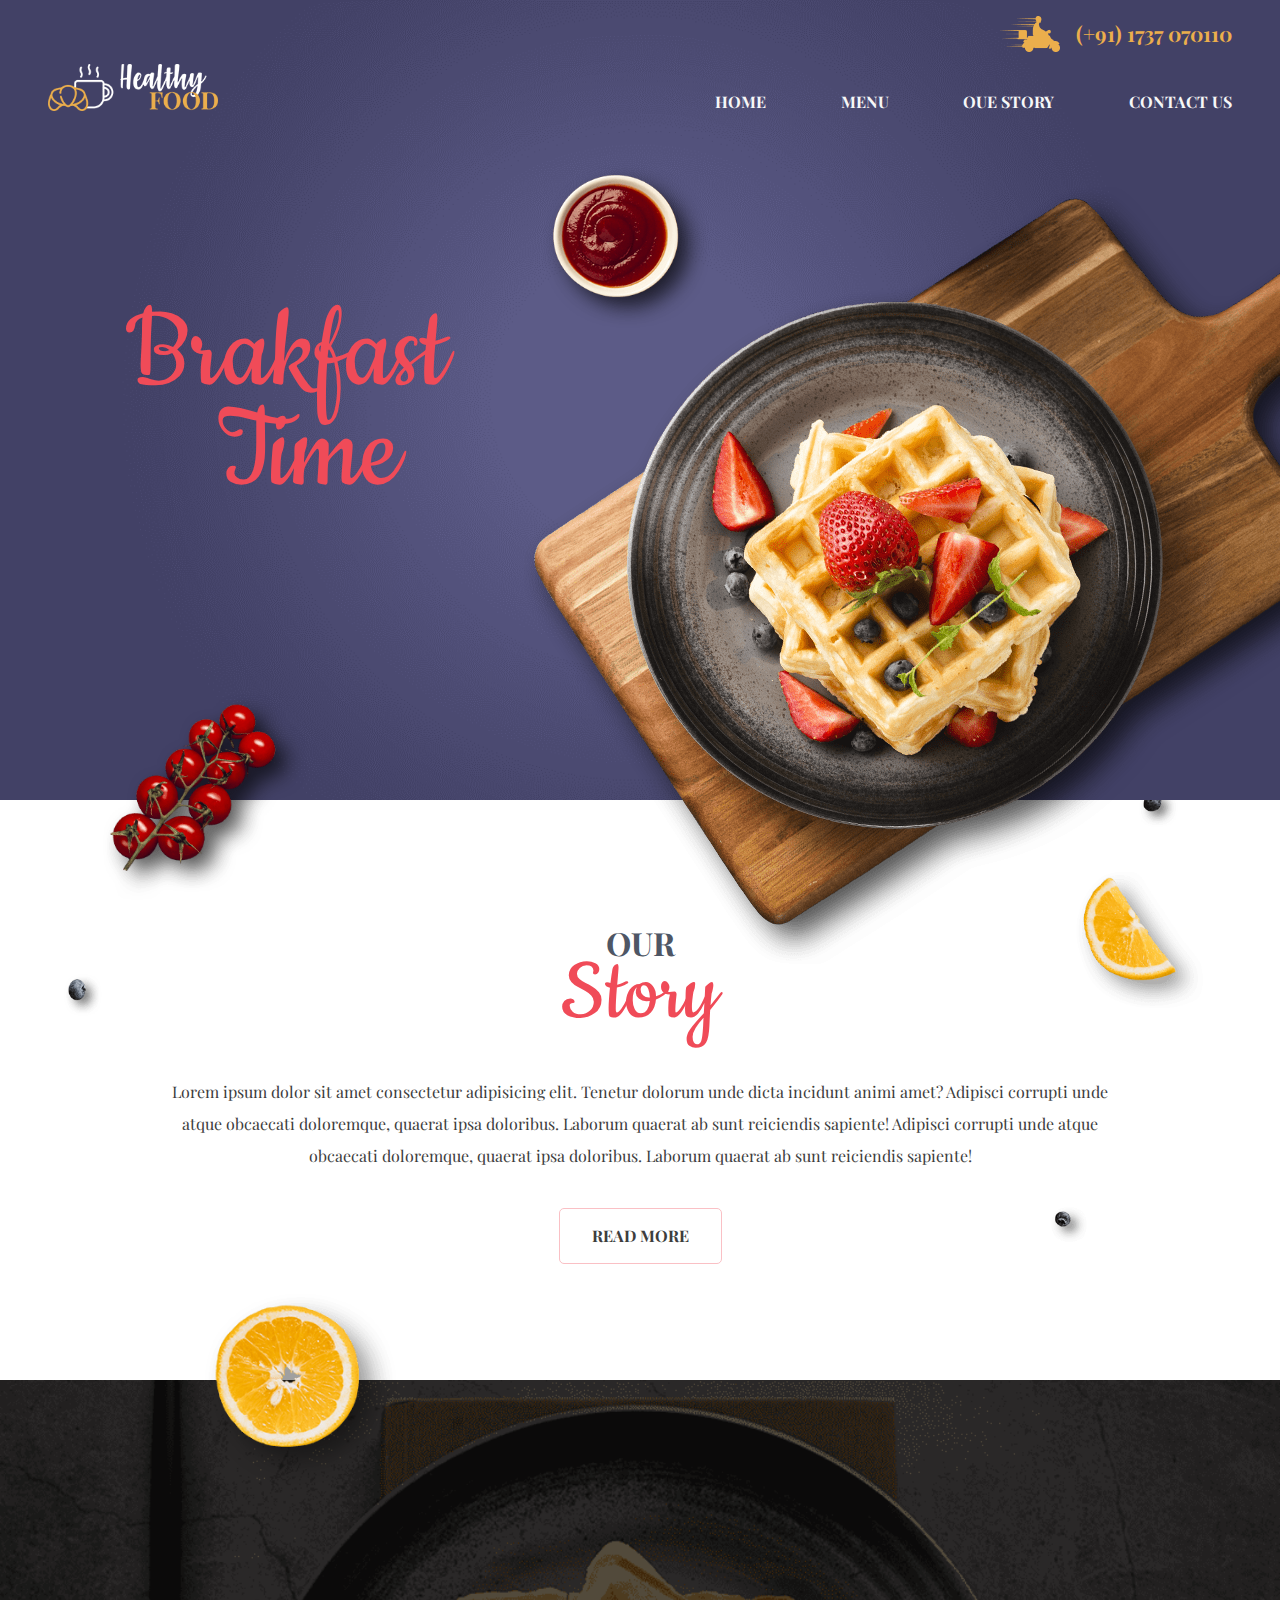
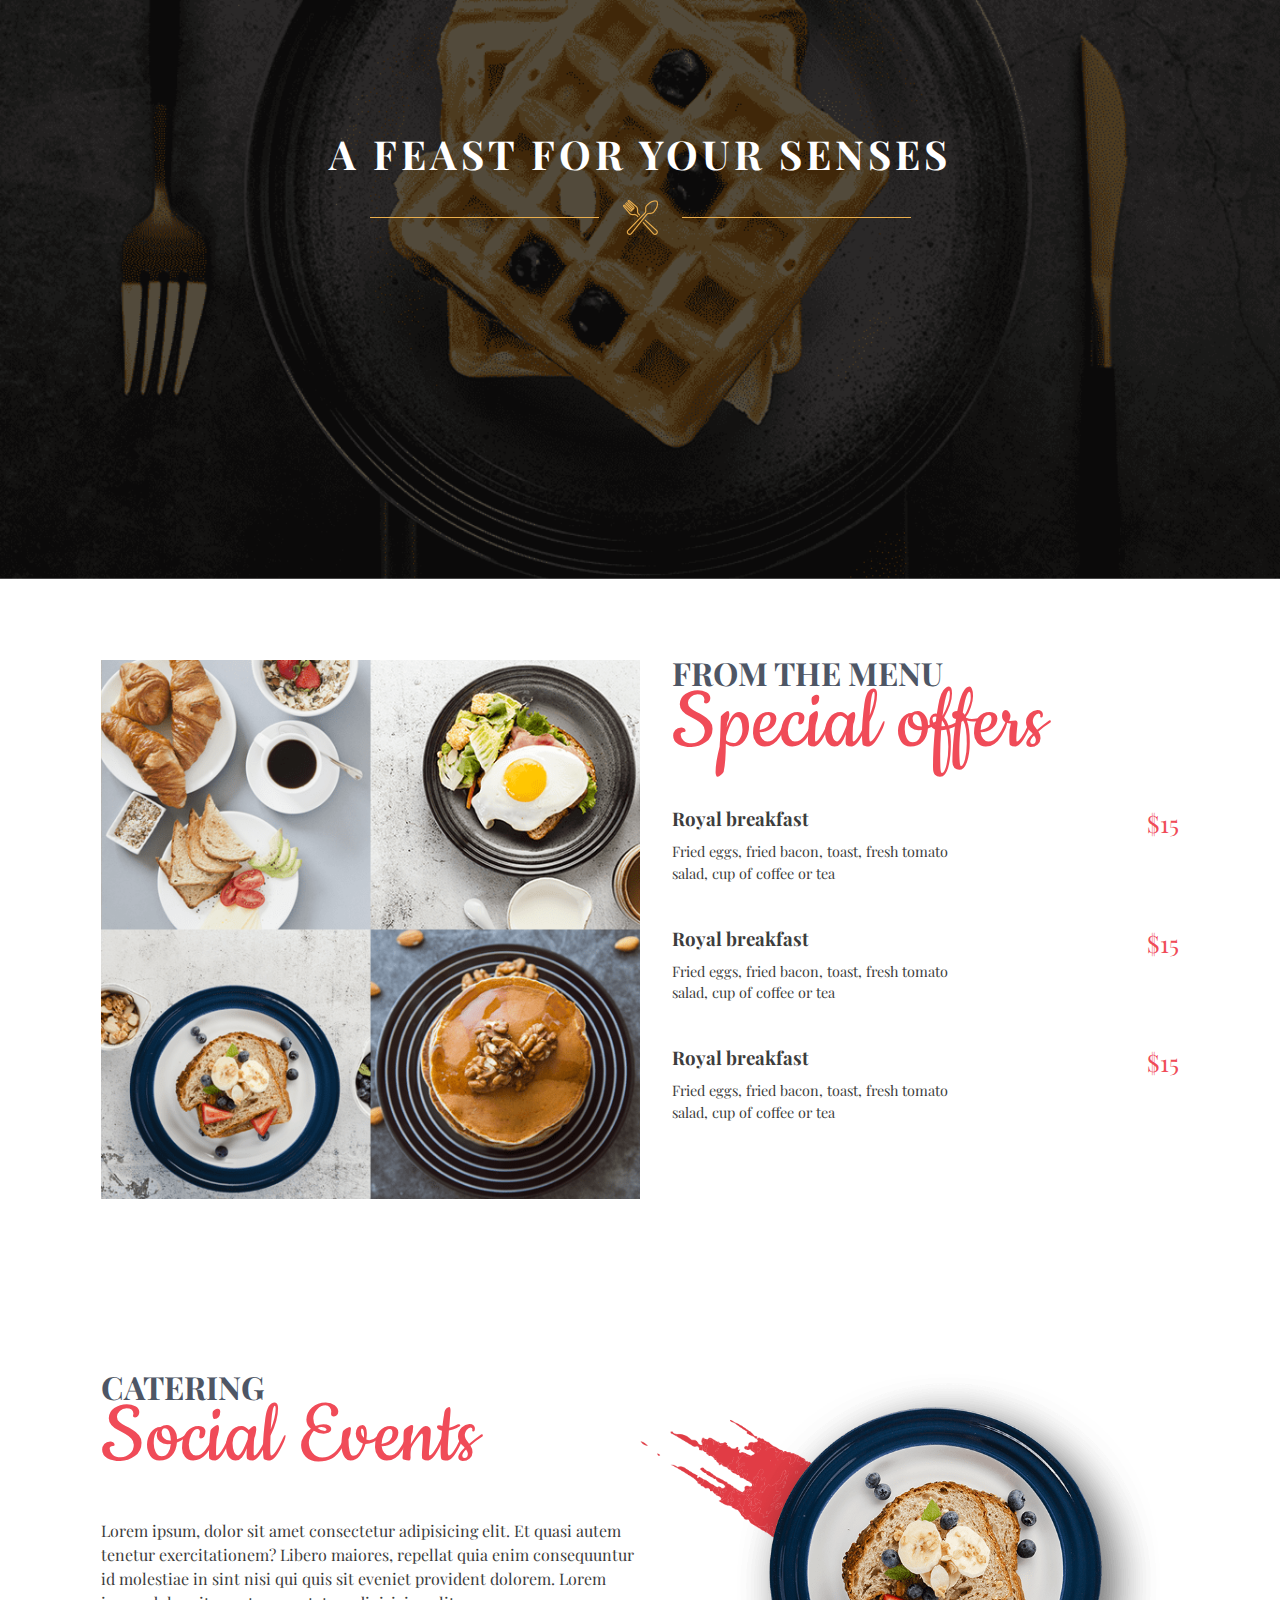
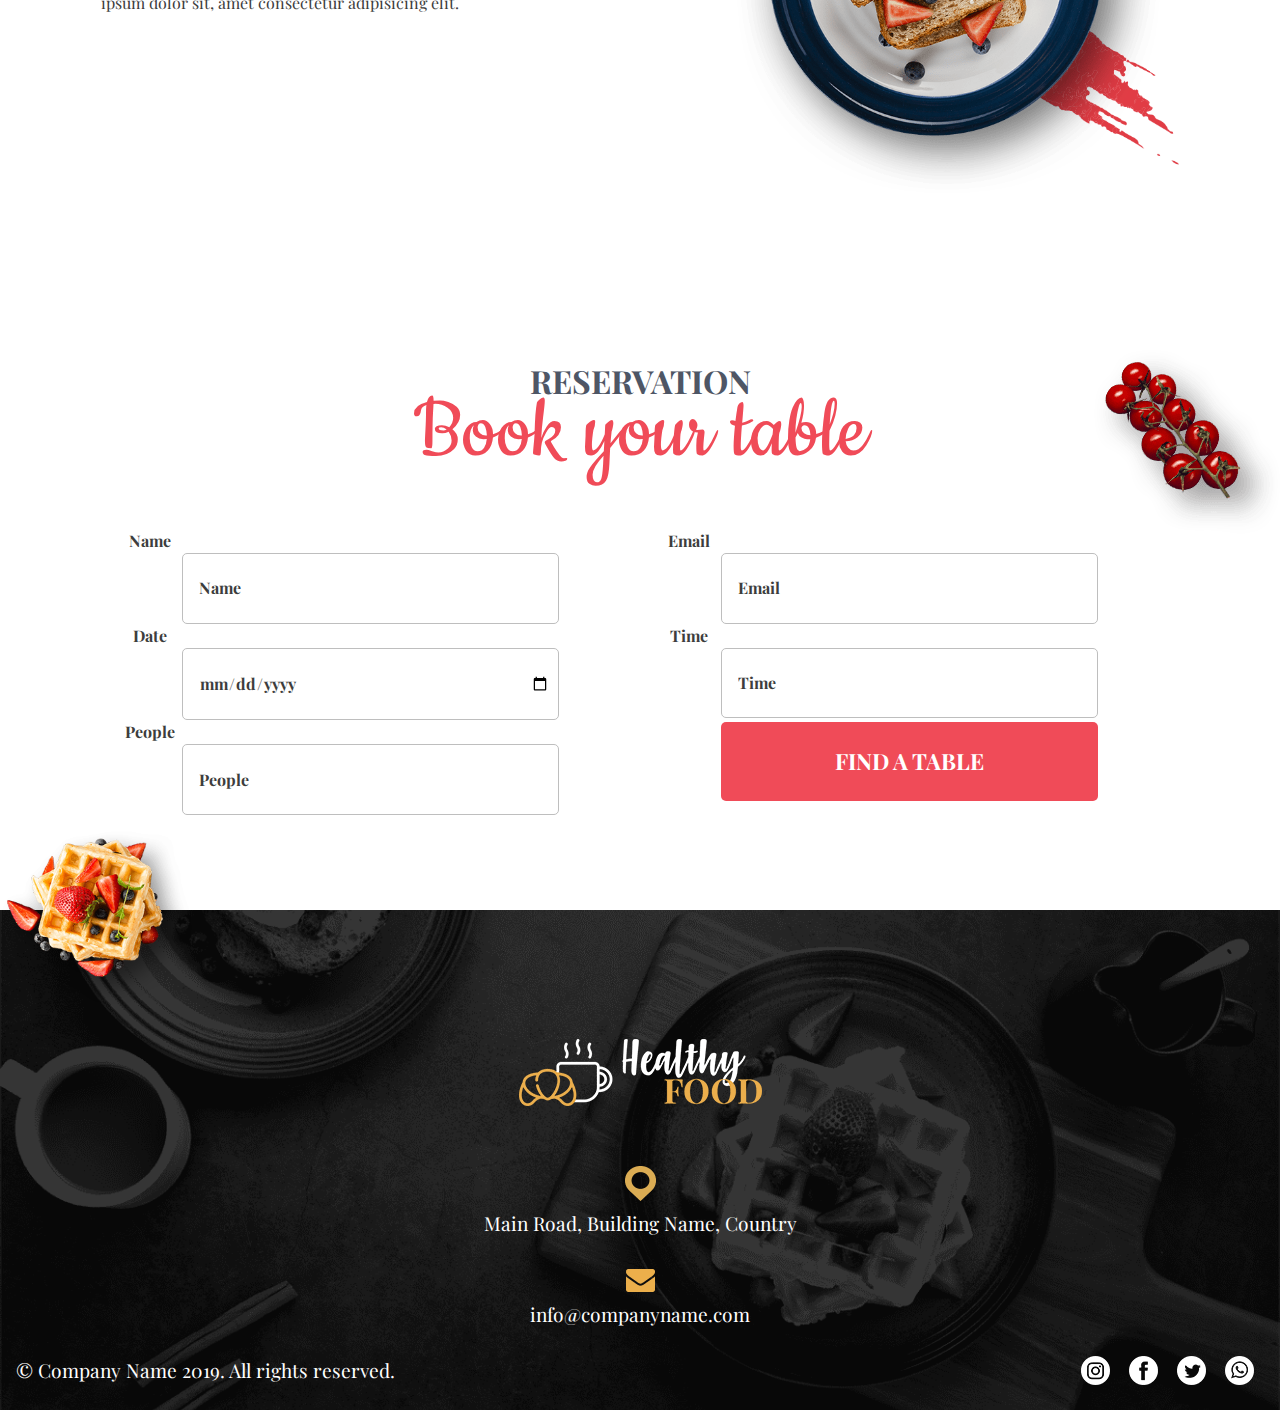
==== commit 53a465d2: "Updates" ====
--- a/index.html
+++ b/index.html
@@ -3,8 +3,12 @@
   <head>
     <meta charset="UTF-8" />
     <meta
+      name="description"
+      content="Web site Breakfast-restaurant landing page"
+    />
+    <meta
       name="viewport"
-      content="width=device-width, user-scalable=no, initial-scale=1.0, maximum-scale=1.0, minimum-scale=1.0"
+      content="width=device-width, initial-scale=1.0, maximum-scale=5.0, minimum-scale=1.0"
     />
     <meta http-equiv="X-UA-Compatible" content="ie=edge" />
     <title>Breakfast-restaurant</title>
@@ -17,10 +21,11 @@
       <header class="page-header-wrapper">
         <div class="page-header">
           <div class="page-header__logo">
-            <a href="#"
+            <a href="#" aria-label="logo Breakfast restaurant"
               ><img
                 class="page-header__logo-img"
                 src="./assets/images/logo.png"
+                alt=""
             /></a>
           </div>
           <nav class="page-header__nav">
@@ -159,7 +164,7 @@
         </section>
         <section class="content-section section-menu">
           <div class="section-menu__images section-menu_flex">
-            <img src="./assets/images/menu-img.png" />
+            <img src="./assets/images/menu-img.png" alt="" />
           </div>
           <div class="section-menu__information section-menu_flex">
             <div class="section-title section-menu__title">
@@ -234,41 +239,61 @@
           <form class="section-form__container">
             <div class="section-form__left section-form__colum">
               <div class="section-form__imput-container">
-                <input
-                  class="section-form__input"
-                  type="text"
-                  placeholder="Name"
-                />
-              </div>
-              <div class="section-form__imput-container">
-                <input
-                  class="section-form__input"
-                  type="date"
-                  placeholder="Date"
-                />
-              </div>
-              <div class="section-form__imput-container">
-                <input
-                  class="section-form__input"
-                  type="number"
-                  placeholder="People"
-                />
+                <label for="nameInput">
+                  <span class="section-form__label-text">Name</span>
+                  <input
+                    id="nameInput"
+                    class="section-form__input"
+                    type="text"
+                    placeholder="Name"
+                  />
+                </label>
+              </div>
+              <div class="section-form__imput-container">
+                <label for="dateInput">
+                  <span class="section-form__label-text">Date</span>
+                  <input
+                    id="dateInput"
+                    class="section-form__input"
+                    type="date"
+                    placeholder="Date"
+                  />
+                </label>
+              </div>
+              <div class="section-form__imput-container">
+                <label for="numberInput">
+                  <span class="section-form__label-text">People</span>
+                  <input
+                    id="numberInput"
+                    class="section-form__input"
+                    type="number"
+                    placeholder="People"
+                  />
+                </label>
               </div>
             </div>
             <div class="section-form__right section-form__colum">
               <div class="section-form__imput-container">
-                <input
-                  class="section-form__input"
-                  type="text"
-                  placeholder="Email"
-                />
-              </div>
-              <div class="section-form__imput-container">
-                <input
-                  class="section-form__input"
-                  type="number"
-                  placeholder="Time"
-                />
+                <label for="emailInput">
+                  <span class="section-form__label-text">Email</span>
+                  <input
+                    id="emailInput"
+                    class="section-form__input"
+                    type="text"
+                    placeholder="Email"
+                  />
+                </label>
+              </div>
+              <div class="section-form__imput-container">
+                <label for="timeInput">
+                  <span class="section-form__label-text">Time</span>
+                  <input
+                    id="timeInput"
+                    class="section-form__input"
+                    type="number"
+                    placeholder="Time"
+                  />
+                </label>
               </div>
               <div class="">
                 <button class="btn btn__form">Find a table</button>
@@ -290,7 +315,7 @@
       <footer class="page-footer">
         <div class="page-footer__container">
           <div class="page-footer__content">
-            <a href="#">
+            <a href="#" aria-label="logo Breakfast restaurant">
               <img src="./assets/images/logo.png" alt="" />
             </a>
             <div class="page-footer__location">
@@ -298,6 +323,7 @@
                 <img
                   class="page-footer__img"
                   src="./assets/images/location-icon.png"
+                  alt=""
                 />
               </div>
               <span>Main Road, Building Name, Country</span>
@@ -308,6 +334,7 @@
                   <img
                     class="page-footer__img"
                     src="./assets/images/email.png"
+                    alt=""
                   />
                 </div>
                 <span>info@companyname.com</span>
@@ -320,22 +347,22 @@
             </div>
             <div class="page-footer__social-items">
               <div class="page-footer__social-item">
-                <a href="#">
+                <a href="#" aria-label="Breakfast restaurant Instagram">
                   <img src="./assets/images/instagram.png" alt="" />
                 </a>
               </div>
               <div class="page-footer__social-item">
-                <a href="#">
+                <a href="#" aria-label="Breakfast restaurant Facebook">
                   <img src="./assets/images/facebook.png" alt="" />
                 </a>
               </div>
               <div class="page-footer__social-item">
-                <a href="#">
+                <a href="#" aria-label="Breakfast restaurant Twitter">
                   <img src="./assets/images/twitter.png" alt="" />
                 </a>
               </div>
               <div class="page-footer__social-item">
-                <a href="#">
+                <a href="#" aria-label="Breakfast restaurant Whatsapp">
                   <img src="./assets/images/whatsapp.png" alt="" />
                 </a>
               </div>
--- a/index.css
+++ b/index.css
@@ -1,6 +1,6 @@
 @import url(https://fonts.googleapis.com/css?family=Playfair+Display:400,700&display=swap);
 @import url(https://fonts.googleapis.com/css?family=Cookie&display=swap);
-*,*::before,*::after{-webkit-box-sizing:border-box;box-sizing:border-box}html{-ms-text-size-adjust:100%;-webkit-text-size-adjust:100%;font-size:16px;font-family:"Playfair Display",serif;color:#3d3d3d}body{min-height:100vh;scroll-behavior:smooth;line-height:1.5;margin:0;padding:0}h1,h2,h3,h4,h5,h6,p,header,nav,section,footer{margin:0;padding:0}img{max-width:100%;display:block}input,button,textarea,select{font:inherit}input{color:#3d3d3d}::-webkit-input-placeholder{color:#3d3d3d}:-ms-input-placeholder{color:#3d3d3d}::-moz-placeholder{color:#3d3d3d}::-ms-input-placeholder{color:#3d3d3d}::placeholder{color:#3d3d3d}.page-wrapper{max-width:1440px;margin:0 auto;display:-webkit-box;display:-ms-flexbox;display:flex;-webkit-box-orient:vertical;-webkit-box-direction:normal;-ms-flex-direction:column;flex-direction:column;min-height:100vh;-webkit-box-shadow:0 2px 40px 0 rgba(0,0,0,0.2);box-shadow:0 2px 40px 0 rgba(0,0,0,0.2)}.page-content{-webkit-box-flex:1;-ms-flex-positive:1;flex-grow:1;background:#ffffff}.page-header-wrapper{background-image:url(./assets/images/header-bg.png);min-height:800px;background-position:center;background-size:cover;z-index:2}.page-header{display:-webkit-box;display:-ms-flexbox;display:flex;-webkit-box-pack:justify;-ms-flex-pack:justify;justify-content:space-between;padding:1rem 3rem 0 3rem}.page-header__logo{margin-top:3rem}.page-header__phone-logo{display:-webkit-box;display:-ms-flexbox;display:flex;-webkit-box-pack:end;-ms-flex-pack:end;justify-content:flex-end;margin-bottom:1.4rem}.page-header__logo-img{width:70%}.page-header__phone-logo-link{color:#ebae4c;font-weight:700;text-transform:uppercase;text-decoration:none;font-size:1.3rem;display:-webkit-box;display:-ms-flexbox;display:flex;-webkit-box-align:center;-ms-flex-align:center;align-items:center}.page-header__phone-logo-img{padding:0 1rem 0 0}.page-header__nav{display:-webkit-box;display:-ms-flexbox;display:flex;-webkit-box-orient:vertical;-webkit-box-direction:normal;-ms-flex-direction:column;flex-direction:column;width:50%}.page-header__items{list-style:none;display:-webkit-box;display:-ms-flexbox;display:flex;width:100%;padding:0}.page-header__item{-webkit-box-flex:1;-ms-flex-positive:1;flex-grow:1;text-align:right}.page-header__link{color:#f6f7f7;text-transform:uppercase;text-decoration:none;-webkit-box-pack:center;-ms-flex-pack:center;justify-content:center;-webkit-box-align:center;-ms-flex-align:center;align-items:center;font-weight:700;font-size:1rem;padding:1rem 0}.page-header__box-title{display:-webkit-box;display:-ms-flexbox;display:flex;position:relative}.page-header__title-container{text-align:right;width:35%;margin-top:10%}.page-header__waffel-img-box{width:60%}.page-header__waffel-img{position:absolute;right:0;top:54px}.page-header__tomato-img{position:absolute;top:-17%;left:44%;-webkit-transform:translate(-12%, 64%);-ms-transform:translate(-12%, 64%);transform:translate(-12%, 64%);width:13%}.page-header__tomato-bold-img{position:absolute;left:0;bottom:0;top:460px;-webkit-transform:translate(50%, 50%);-ms-transform:translate(50%, 50%);transform:translate(50%, 50%);width:16%}.page-title{font-family:"Cookie",cursive;font-weight:400;color:#f04b58;font-size:8rem}.page-title__brakfast-text{display:block;height:100px}.page-title__time-text{padding-right:3rem}.global-nav__mobile-controls{display:none;width:100%;justify-content:space-between}.page-header__link:hover{color:#fff;text-decoration:none}.global-nav__link:hover{opacity:0.65}.burger{height:20px;width:20px;display:flex;flex-direction:column;justify-content:space-around}.burger__raw{display:inline-block;width:100%;height:1px;background-color:#fff;transition:all 500ms}@media (max-width: 960px){.global-nav{width:100%;display:flex;justify-content:center;padding:0 1rem;z-index:3}.page-header__link{text-align:center;width:100%;display:flex;justify-content:center;align-items:center;color:#fff}.page-header__items{display:flex;justify-content:space-between;max-width:960px;width:100%;opacity:1;visibility:visible}.page-header__item{flex:1 1;display:flex;padding:0 1rem}.global-nav__mobile-controls{display:flex;justify-content:flex-end}.page-header__item{padding:0;width:100%;transition:opacity 500ms;transition-delay:100ms}.page-header__link{padding:1rem 0;border-bottom:1px solid #fff;width:100%}.global-nav_opened .global-nav__item{opacity:1}.page-header__items{visibility:hidden;transform:scaleY(0);position:absolute;top:118px;left:0;display:block;background-color:rgba(79,78,118,0.8);padding:0 34px;height:calc(100vh - 118px);transform-origin:top center;transition:all 200ms;z-index:3}.global-nav_opened>.page-header__items{visibility:visible;transform:scaleY(1)}.global-nav__link_with_image{display:none}.page-header__link{justify-content:flex-start}.global-nav_opened .burger__raw:first-child{transform:translateY(5px) rotate(-45deg)}.global-nav_opened .burger__raw:last-child{transform:translateY(-5px) rotate(45deg)}}@media (max-width: 720px){.page-header{padding:0rem 1rem 3rem 1rem;flex-direction:column;white-space:nowrap}.page-header__logo{margin-top:1rem}.page-header__logo-img{width:50%;margin:0 auto}.page-header__phone-logo{margin-bottom:0}.page-header__nav{width:100%;flex-direction:row;padding:2rem 0;align-items:center}.page-header__phone-logo-link{font-size:1rem}}.content-section{margin:0 auto;width:100%;padding:80px 101px;position:relative;min-height:150px}.content-section__description{margin:0 auto;line-height:2;width:90%;text-align:center}.content-section__container-btn{display:-webkit-box;display:-ms-flexbox;display:flex;-webkit-box-pack:center;-ms-flex-pack:center;justify-content:center;width:100%;margin:2rem 0 2rem 0}.section-title{text-align:center;font-weight:400;color:#4e5665;margin-bottom:42px;line-height:0.8}.section-title__first{text-transform:uppercase;font-size:2rem;font-weight:700}.section-title__second{font-family:"Cookie",cursive;color:#f04b58;font-size:6rem;font-weight:400}.section-story{padding-top:130px}.section-story__orange-left{position:absolute;top:12%;right:6%;width:10%}.section-story__berry-left{position:absolute;top:30%;left:5%;width:3%}.section-story__berry-right{position:absolute;top:-2%;right:8%;width:3%}.section-story__orange-botton{position:absolute;bottom:-18%;left:16%;z-index:2;width:15%}.section-story__berry-bottom{position:absolute;top:70%;right:15%;width:3%}.section-senses{background-image:url(./assets/images/waffle-bg.png);min-height:800px;background-position:center;background-size:cover;height:10em;display:-webkit-box;display:-ms-flexbox;display:flex;-webkit-box-align:center;-ms-flex-align:center;align-items:center;-webkit-box-pack:center;-ms-flex-pack:center;justify-content:center}.section-senses__container-title{text-align:center;position:relative}.section-senses__title{color:#fff;font-size:2.5rem;letter-spacing:4px}.section-senses__container-icon{display:-webkit-box;display:-ms-flexbox;display:flex;-webkit-box-align:center;-ms-flex-align:center;align-items:center;-webkit-box-pack:center;-ms-flex-pack:center;justify-content:center;margin-top:1rem}.section-senses__icon-senses{padding:0 1.5rem}.section-menu{display:-webkit-box;display:-ms-flexbox;display:flex;-ms-flex-wrap:wrap;flex-wrap:wrap}.section-menu__information{padding-left:2rem}.section-menu_flex{-webkit-box-flex:1;-ms-flex:1 300px;flex:1 300px;min-width:0}.section-menu__title{text-align:left}.section-menu-items{margin-bottom:2.5rem}.section-menu-items__title-pay{display:-webkit-box;display:-ms-flexbox;display:flex;-webkit-box-pack:justify;-ms-flex-pack:justify;justify-content:space-between}.section-menu-items__pay{color:#f04b58;font-size:1.5rem}.section-menu-items__description{font-size:0.9rem;display:inline-block;width:60%}.section-gallery__container{display:-webkit-box;display:-ms-flexbox;display:flex;-ms-flex-wrap:wrap;flex-wrap:wrap}.section-gallery__colum{-webkit-box-flex:1;-ms-flex:1 300px;flex:1 300px;min-width:0;padding:15px 0}.section-form{position:relative}.section-form__container{display:-webkit-box;display:-ms-flexbox;display:flex;-ms-flex-wrap:wrap;flex-wrap:wrap;text-align:center;font-weight:bold}.section-form__colum{-webkit-box-flex:1;-ms-flex:1 300px;flex:1 300px;min-width:0;padding:15px 0}.section-form__imput-container{margin-bottom:1.6rem}.section-form__input{outline:none;background:transparent;padding:1.4rem 0.5rem 1.4rem 1rem;border:1px solid #bebebe;border-radius:5px;min-width:70%}.section-form__waffel-img{position:absolute;z-index:2;left:0;width:15%}.section-form__tomato-img{position:absolute;z-index:2;right:0;top:10%}.page-footer__container{font-size:1.2rem;padding-top:3rem;background-image:url(./assets/images/footer-bg.png);background-position:center;background-size:cover;min-height:500px;display:-webkit-box;display:-ms-flexbox;display:flex;-webkit-box-pack:center;-ms-flex-pack:center;justify-content:center;-webkit-box-align:center;-ms-flex-align:center;align-items:center;-webkit-box-orient:vertical;-webkit-box-direction:normal;-ms-flex-direction:column;flex-direction:column;position:relative}.page-footer__content{color:#fff;display:-webkit-box;display:-ms-flexbox;display:flex;height:10em;-webkit-box-orient:vertical;-webkit-box-direction:normal;-ms-flex-direction:column;flex-direction:column;-webkit-box-align:center;-ms-flex-align:center;align-items:center;-ms-flex-line-pack:center;align-content:center;-webkit-box-pack:center;-ms-flex-pack:center;justify-content:center}.page-footer__location{padding-top:1.7rem}.page-footer__email-link{text-decoration:none;color:#fff}.page-footer__img{margin:0 auto;padding:2rem 0 0.5rem 0}.page-footer__content-bottom{color:#fff;display:-webkit-box;display:-ms-flexbox;display:flex;position:absolute;bottom:0;left:0;width:100%;-webkit-box-pack:justify;-ms-flex-pack:justify;justify-content:space-between;padding:1rem}.page-footer__conpany{display:-webkit-box;display:-ms-flexbox;display:flex;-webkit-box-align:center;-ms-flex-align:center;align-items:center}.page-footer__social-items{display:-webkit-box;display:-ms-flexbox;display:flex}.page-footer__social-item{padding:0.6rem}.btn{background-color:#fff;border:1px solid #fac0c5;border-radius:5px;color:#3d3d3d;font-weight:700;font-family:"Playfair Display",serif;padding:15px 32px;text-align:center;text-decoration:none;display:inline-block;margin:4px 2px;cursor:pointer;text-transform:uppercase}.btn__more{text-align:center}.btn__form{background:#f04b58;color:#fff;min-width:70%;padding:1.4rem 0.5rem 1.4rem 0.5rem;border:none}.page-footer{height:100px}
+*,*::before,*::after{-webkit-box-sizing:border-box;box-sizing:border-box}html{-ms-text-size-adjust:100%;-webkit-text-size-adjust:100%;font-size:16px;font-family:"Playfair Display",serif;color:#3d3d3d}body{min-height:100vh;scroll-behavior:smooth;line-height:1.5;margin:0;padding:0}h1,h2,h3,h4,h5,h6,p,header,nav,section,footer{margin:0;padding:0}img{max-width:100%;display:block}input,button,textarea,select{font:inherit}input{color:#3d3d3d}::-webkit-input-placeholder{color:#3d3d3d}:-ms-input-placeholder{color:#3d3d3d}::-moz-placeholder{color:#3d3d3d}::-ms-input-placeholder{color:#3d3d3d}::placeholder{color:#3d3d3d}.page-wrapper{max-width:1440px;margin:0 auto;display:-webkit-box;display:-ms-flexbox;display:flex;-webkit-box-orient:vertical;-webkit-box-direction:normal;-ms-flex-direction:column;flex-direction:column;min-height:100vh;-webkit-box-shadow:0 2px 40px 0 rgba(0,0,0,0.2);box-shadow:0 2px 40px 0 rgba(0,0,0,0.2)}.page-content{-webkit-box-flex:1;-ms-flex-positive:1;flex-grow:1;background:#ffffff}.page-header-wrapper{background-image:url(./assets/images/header-bg.png);min-height:800px;background-position:center;background-size:cover;z-index:2}.page-header{display:-webkit-box;display:-ms-flexbox;display:flex;-webkit-box-pack:justify;-ms-flex-pack:justify;justify-content:space-between;padding:1rem 3rem 0 3rem}.page-header__logo{margin-top:3rem}.page-header__phone-logo{display:-webkit-box;display:-ms-flexbox;display:flex;-webkit-box-pack:end;-ms-flex-pack:end;justify-content:flex-end;margin-bottom:1.4rem}.page-header__logo-img{width:70%}.page-header__phone-logo-link{color:#ebae4c;font-weight:700;text-transform:uppercase;text-decoration:none;font-size:1.3rem;display:-webkit-box;display:-ms-flexbox;display:flex;-webkit-box-align:center;-ms-flex-align:center;align-items:center}.page-header__phone-logo-img{padding:0 1rem 0 0}.page-header__nav{display:-webkit-box;display:-ms-flexbox;display:flex;-webkit-box-orient:vertical;-webkit-box-direction:normal;-ms-flex-direction:column;flex-direction:column;width:50%}.page-header__items{list-style:none;display:-webkit-box;display:-ms-flexbox;display:flex;width:100%;padding:0}.page-header__item{-webkit-box-flex:1;-ms-flex-positive:1;flex-grow:1;text-align:right}.page-header__link{color:#f6f7f7;text-transform:uppercase;text-decoration:none;-webkit-box-pack:center;-ms-flex-pack:center;justify-content:center;-webkit-box-align:center;-ms-flex-align:center;align-items:center;font-weight:700;font-size:1rem;padding:1rem 0}.page-header__box-title{display:-webkit-box;display:-ms-flexbox;display:flex;position:relative}.page-header__title-container{text-align:right;width:35%;margin-top:10%}.page-header__waffel-img-box{width:60%}.page-header__waffel-img{position:absolute;right:0;top:54px}.page-header__tomato-img{position:absolute;top:-17%;left:44%;-webkit-transform:translate(-12%, 64%);-ms-transform:translate(-12%, 64%);transform:translate(-12%, 64%);width:13%}.page-header__tomato-bold-img{position:absolute;left:0;bottom:0;top:460px;-webkit-transform:translate(50%, 50%);-ms-transform:translate(50%, 50%);transform:translate(50%, 50%);width:16%}.page-title{font-family:"Cookie",cursive;font-weight:400;color:#f04b58;font-size:8rem}.page-title__brakfast-text{display:block;height:100px}.page-title__time-text{padding-right:3rem}.global-nav__mobile-controls{display:none;width:100%;justify-content:space-between}.page-header__link:hover{color:#fff;text-decoration:none}.global-nav__link:hover{opacity:0.65}.burger{height:20px;width:20px;display:flex;flex-direction:column;justify-content:space-around}.burger__raw{display:inline-block;width:100%;height:1px;background-color:#fff;transition:all 500ms}@media (max-width: 960px){.global-nav{width:100%;display:flex;justify-content:center;padding:0 1rem;z-index:3}.page-header__link{text-align:center;width:100%;display:flex;justify-content:center;align-items:center;color:#fff}.page-header__items{display:flex;justify-content:space-between;max-width:960px;width:100%;opacity:1;visibility:visible}.page-header__item{flex:1 1;display:flex;padding:0 1rem}.global-nav__mobile-controls{display:flex;justify-content:flex-end}.page-header__item{padding:0;width:100%;transition:opacity 500ms;transition-delay:100ms}.page-header__link{padding:1rem 0;border-bottom:1px solid #fff;width:100%}.global-nav_opened .global-nav__item{opacity:1}.page-header__items{visibility:hidden;transform:scaleY(0);position:absolute;top:118px;left:0;display:block;background-color:rgba(79,78,118,0.8);padding:0 34px;height:calc(100vh - 118px);transform-origin:top center;transition:all 200ms;z-index:3}.global-nav_opened>.page-header__items{visibility:visible;transform:scaleY(1)}.global-nav__link_with_image{display:none}.page-header__link{justify-content:flex-start}.global-nav_opened .burger__raw:first-child{transform:translateY(5px) rotate(-45deg)}.global-nav_opened .burger__raw:last-child{transform:translateY(-5px) rotate(45deg)}}@media (max-width: 720px){.page-header{padding:0rem 1rem 3rem 1rem;flex-direction:column;white-space:nowrap}.page-header__logo{margin-top:1rem}.page-header__logo-img{width:50%;margin:0 auto}.page-header__phone-logo{margin-bottom:0}.page-header__nav{width:100%;flex-direction:row;padding:2rem 0;align-items:center}.page-header__phone-logo-link{font-size:1rem}}.content-section{margin:0 auto;width:100%;padding:80px 101px;position:relative;min-height:150px}.content-section__description{margin:0 auto;line-height:2;width:90%;text-align:center}.content-section__container-btn{display:-webkit-box;display:-ms-flexbox;display:flex;-webkit-box-pack:center;-ms-flex-pack:center;justify-content:center;width:100%;margin:2rem 0 2rem 0}.section-title{text-align:center;font-weight:400;color:#4e5665;margin-bottom:42px;line-height:0.8}.section-title__first{text-transform:uppercase;font-size:2rem;font-weight:700}.section-title__second{font-family:"Cookie",cursive;color:#f04b58;font-size:6rem;font-weight:400}.section-story{padding-top:130px}.section-story__orange-left{position:absolute;top:12%;right:6%;width:10%}.section-story__berry-left{position:absolute;top:30%;left:5%;width:3%}.section-story__berry-right{position:absolute;top:-2%;right:8%;width:3%}.section-story__orange-botton{position:absolute;bottom:-18%;left:16%;z-index:2;width:15%}.section-story__berry-bottom{position:absolute;top:70%;right:15%;width:3%}.section-senses{background-image:url(./assets/images/waffle-bg.png);min-height:800px;background-position:center;background-size:cover;height:10em;display:-webkit-box;display:-ms-flexbox;display:flex;-webkit-box-align:center;-ms-flex-align:center;align-items:center;-webkit-box-pack:center;-ms-flex-pack:center;justify-content:center}.section-senses__container-title{text-align:center;position:relative}.section-senses__title{color:#fff;font-size:2.5rem;letter-spacing:4px}.section-senses__container-icon{display:-webkit-box;display:-ms-flexbox;display:flex;-webkit-box-align:center;-ms-flex-align:center;align-items:center;-webkit-box-pack:center;-ms-flex-pack:center;justify-content:center;margin-top:1rem}.section-senses__icon-senses{padding:0 1.5rem}.section-menu{display:-webkit-box;display:-ms-flexbox;display:flex;-ms-flex-wrap:wrap;flex-wrap:wrap}.section-menu__information{padding-left:2rem}.section-menu_flex{-webkit-box-flex:1;-ms-flex:1 300px;flex:1 300px;min-width:0}.section-menu__title{text-align:left}.section-menu-items{margin-bottom:2.5rem}.section-menu-items__title-pay{display:-webkit-box;display:-ms-flexbox;display:flex;-webkit-box-pack:justify;-ms-flex-pack:justify;justify-content:space-between}.section-menu-items__pay{color:#f04b58;font-size:1.5rem}.section-menu-items__description{font-size:0.9rem;display:inline-block;width:60%}.section-gallery__container{display:-webkit-box;display:-ms-flexbox;display:flex;-ms-flex-wrap:wrap;flex-wrap:wrap}.section-gallery__colum{-webkit-box-flex:1;-ms-flex:1 300px;flex:1 300px;min-width:0;padding:15px 0}.section-form{position:relative}.section-form__container{display:-webkit-box;display:-ms-flexbox;display:flex;-ms-flex-wrap:wrap;flex-wrap:wrap;text-align:center;font-weight:bold}.section-form__colum{-webkit-box-flex:1;-ms-flex:1 300px;flex:1 300px;min-width:0;padding:15px 0}.section-form__input-container{margin-bottom:1.6rem}.section-form__label-text{display:flex;justify-content:center;width:18%}.section-form__input{outline:none;background:transparent;padding:1.4rem 0.5rem 1.4rem 1rem;border:1px solid #bebebe;border-radius:5px;min-width:70%}.section-form__waffel-img{position:absolute;z-index:2;left:0;width:15%}.section-form__tomato-img{position:absolute;z-index:2;right:0;top:10%}.page-footer__container{font-size:1.2rem;padding-top:3rem;background-image:url(./assets/images/footer-bg.png);background-position:center;background-size:cover;min-height:500px;display:-webkit-box;display:-ms-flexbox;display:flex;-webkit-box-pack:center;-ms-flex-pack:center;justify-content:center;-webkit-box-align:center;-ms-flex-align:center;align-items:center;-webkit-box-orient:vertical;-webkit-box-direction:normal;-ms-flex-direction:column;flex-direction:column;position:relative}.page-footer__content{color:#fff;display:-webkit-box;display:-ms-flexbox;display:flex;height:10em;-webkit-box-orient:vertical;-webkit-box-direction:normal;-ms-flex-direction:column;flex-direction:column;-webkit-box-align:center;-ms-flex-align:center;align-items:center;-ms-flex-line-pack:center;align-content:center;-webkit-box-pack:center;-ms-flex-pack:center;justify-content:center}.page-footer__location{padding-top:1.7rem}.page-footer__email-link{text-decoration:none;color:#fff}.page-footer__img{margin:0 auto;padding:2rem 0 0.5rem 0}.page-footer__content-bottom{color:#fff;display:-webkit-box;display:-ms-flexbox;display:flex;position:absolute;bottom:0;left:0;width:100%;-webkit-box-pack:justify;-ms-flex-pack:justify;justify-content:space-between;padding:1rem}.page-footer__conpany{display:-webkit-box;display:-ms-flexbox;display:flex;-webkit-box-align:center;-ms-flex-align:center;align-items:center}.page-footer__social-items{display:-webkit-box;display:-ms-flexbox;display:flex}.page-footer__social-item{padding:0.6rem}.btn{background-color:#fff;border:1px solid #fac0c5;border-radius:5px;color:#3d3d3d;font-weight:700;font-family:"Playfair Display",serif;padding:15px 32px;text-align:center;text-decoration:none;display:inline-block;margin:4px 2px;cursor:pointer;text-transform:uppercase}.btn__more{text-align:center}.btn__form{background:#f04b58;color:#fff;min-width:70%;padding:1.4rem 0.5rem 1.4rem 0.5rem;border:none;font-size:1.4rem}.page-footer{height:100px}
 
 
 /*# sourceMappingURL=index.css.map*/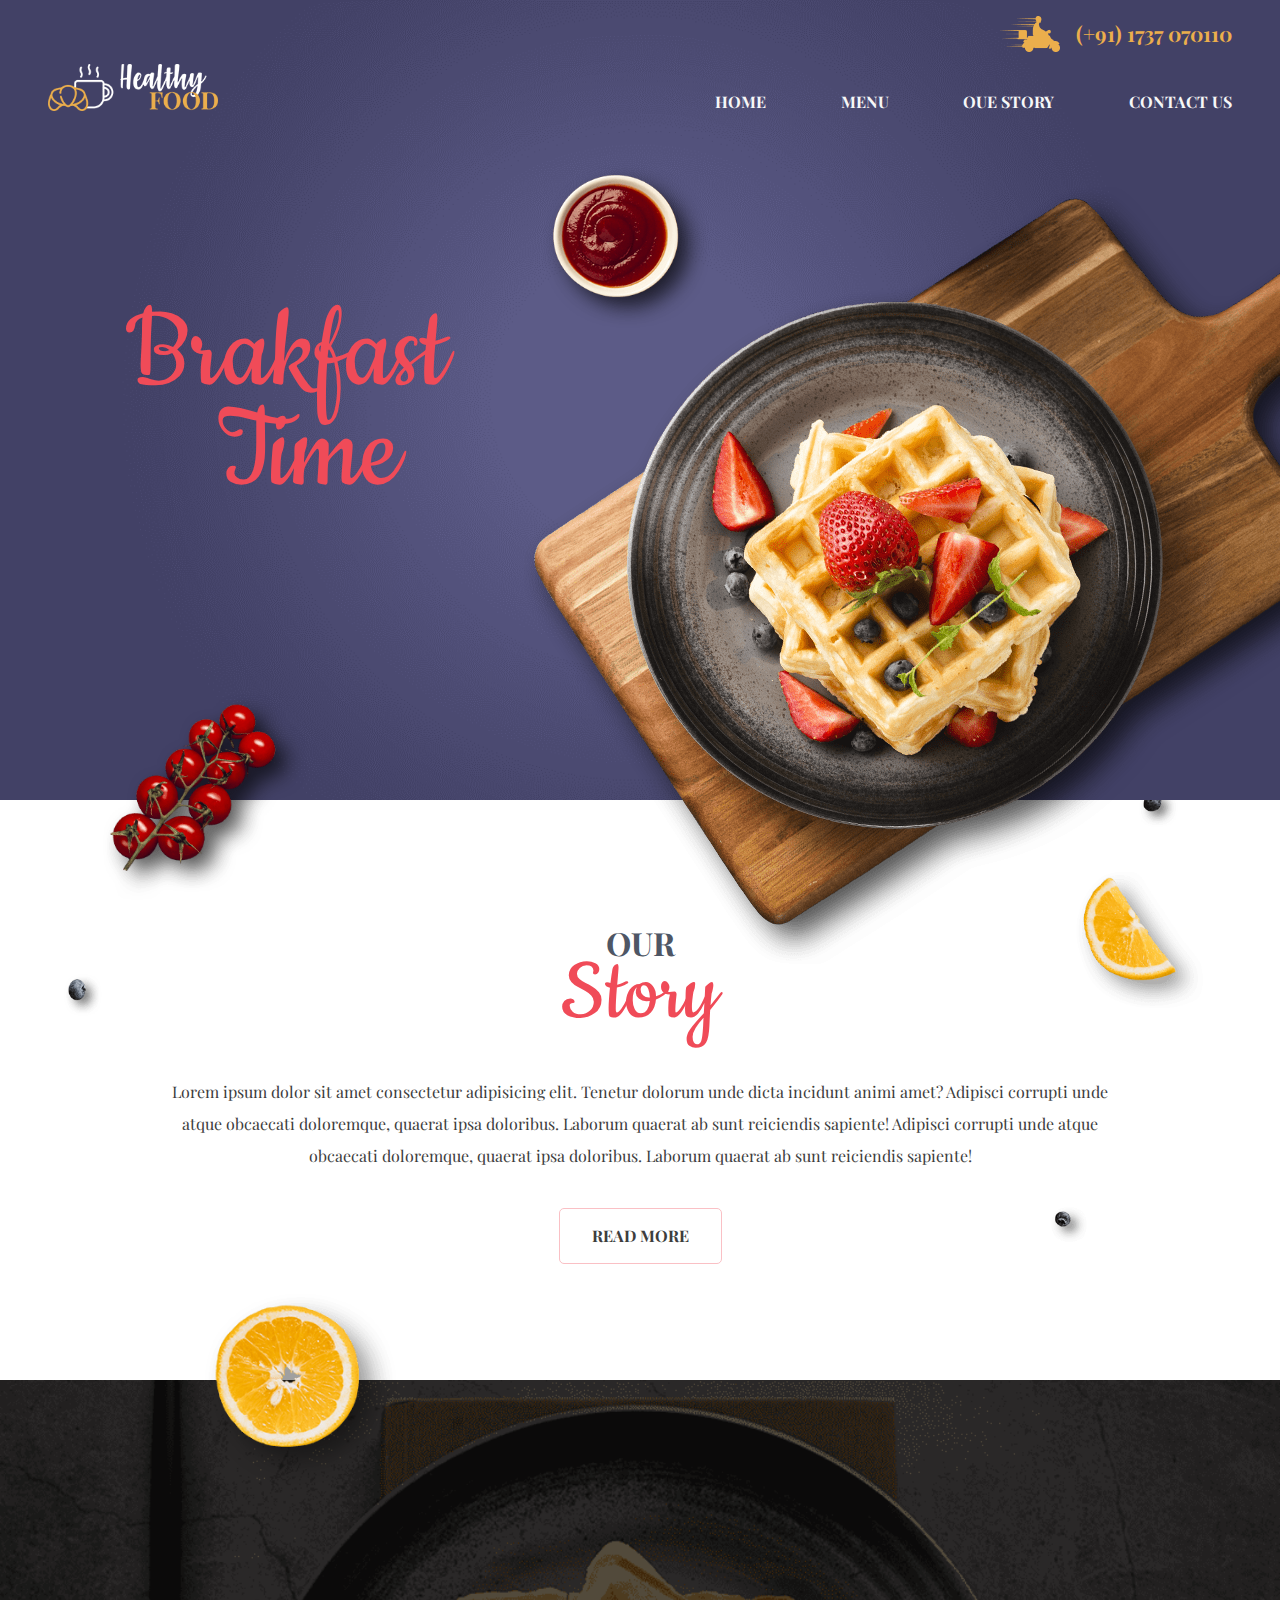
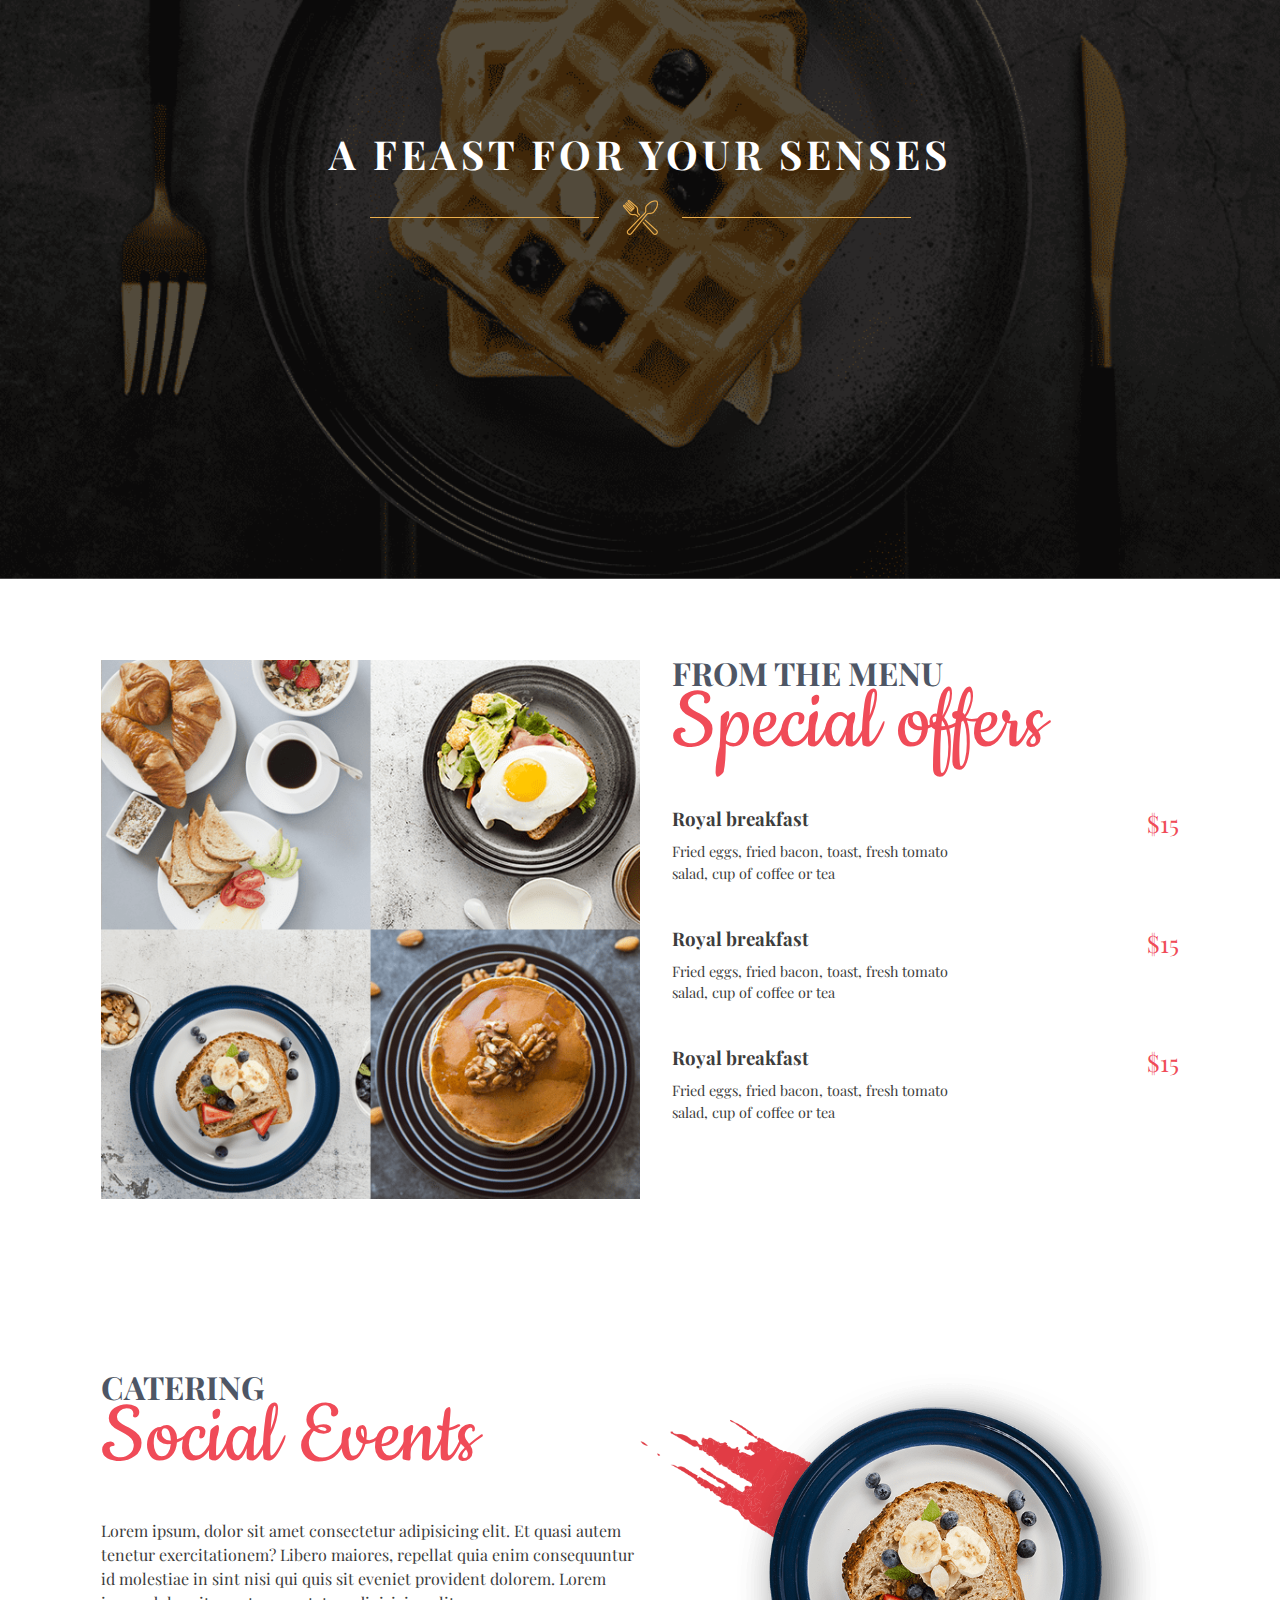
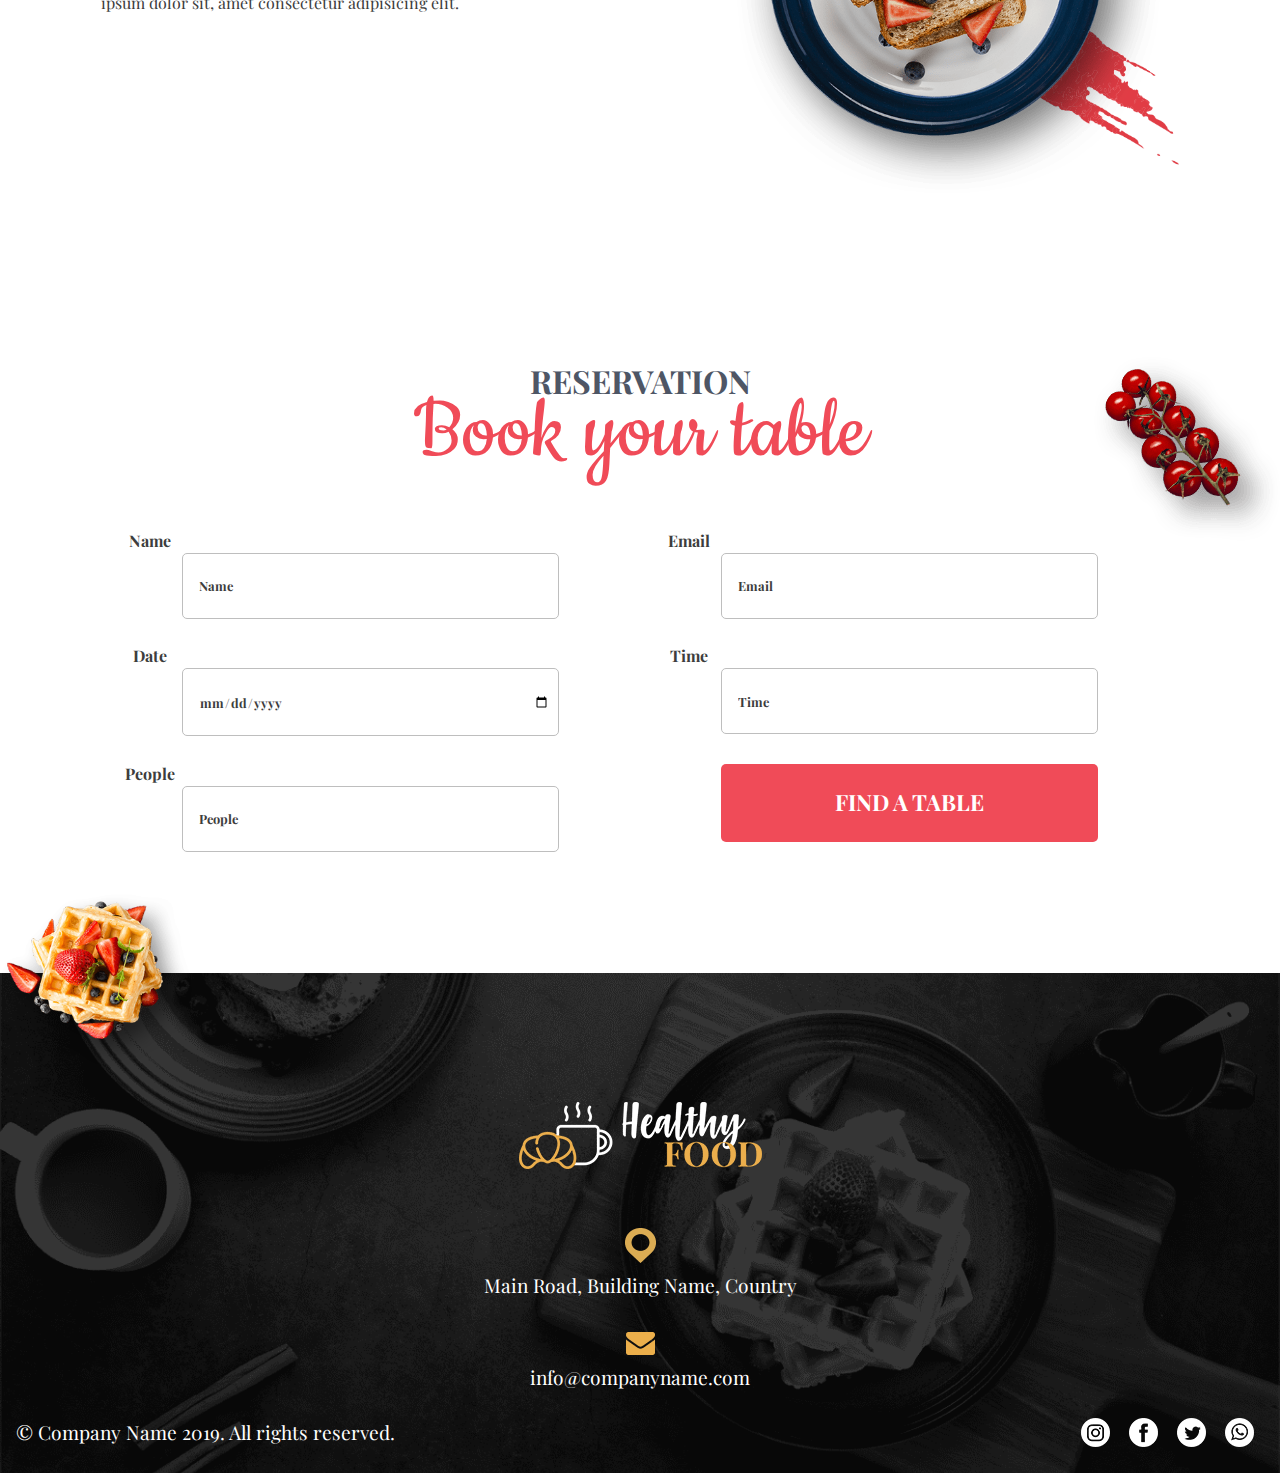
==== commit ce362338: "Updates" ====
--- a/index.html
+++ b/index.html
@@ -238,7 +238,7 @@
 
           <form class="section-form__container">
             <div class="section-form__left section-form__colum">
-              <div class="section-form__imput-container">
+              <div class="section-form__input-container">
                 <label for="nameInput">
                   <span class="section-form__label-text">Name</span>
                   <input
@@ -249,7 +249,7 @@
                   />
                 </label>
               </div>
-              <div class="section-form__imput-container">
+              <div class="section-form__input-container">
                 <label for="dateInput">
                   <span class="section-form__label-text">Date</span>
                   <input
@@ -260,7 +260,7 @@
                   />
                 </label>
               </div>
-              <div class="section-form__imput-container">
+              <div class="section-form__input-container">
                 <label for="numberInput">
                   <span class="section-form__label-text">People</span>
                   <input
@@ -273,7 +273,7 @@
               </div>
             </div>
             <div class="section-form__right section-form__colum">
-              <div class="section-form__imput-container">
+              <div class="section-form__input-container">
                 <label for="emailInput">
                   <span class="section-form__label-text">Email</span>
                   <input
@@ -284,7 +284,7 @@
                   />
                 </label>
               </div>
-              <div class="section-form__imput-container">
+              <div class="section-form__input-container">
                 <label for="timeInput">
                   <span class="section-form__label-text">Time</span>
                   <input
@@ -379,5 +379,5 @@
         nav.classList.toggle("global-nav_opened");
       });
     </script>
-  <script type="text/javascript" src="./vendors~index.chunkhash.js"></script><script type="text/javascript" src="./index.js"></script></body>
+  <script type="text/javascript" src="./index.js"></script></body>
 </html>
--- a/index.css
+++ b/index.css
@@ -1,6 +1,6 @@
 @import url(https://fonts.googleapis.com/css?family=Playfair+Display:400,700&display=swap);
 @import url(https://fonts.googleapis.com/css?family=Cookie&display=swap);
-*,*::before,*::after{-webkit-box-sizing:border-box;box-sizing:border-box}html{-ms-text-size-adjust:100%;-webkit-text-size-adjust:100%;font-size:16px;font-family:"Playfair Display",serif;color:#3d3d3d}body{min-height:100vh;scroll-behavior:smooth;line-height:1.5;margin:0;padding:0}h1,h2,h3,h4,h5,h6,p,header,nav,section,footer{margin:0;padding:0}img{max-width:100%;display:block}input,button,textarea,select{font:inherit}input{color:#3d3d3d}::-webkit-input-placeholder{color:#3d3d3d}:-ms-input-placeholder{color:#3d3d3d}::-moz-placeholder{color:#3d3d3d}::-ms-input-placeholder{color:#3d3d3d}::placeholder{color:#3d3d3d}.page-wrapper{max-width:1440px;margin:0 auto;display:-webkit-box;display:-ms-flexbox;display:flex;-webkit-box-orient:vertical;-webkit-box-direction:normal;-ms-flex-direction:column;flex-direction:column;min-height:100vh;-webkit-box-shadow:0 2px 40px 0 rgba(0,0,0,0.2);box-shadow:0 2px 40px 0 rgba(0,0,0,0.2)}.page-content{-webkit-box-flex:1;-ms-flex-positive:1;flex-grow:1;background:#ffffff}.page-header-wrapper{background-image:url(./assets/images/header-bg.png);min-height:800px;background-position:center;background-size:cover;z-index:2}.page-header{display:-webkit-box;display:-ms-flexbox;display:flex;-webkit-box-pack:justify;-ms-flex-pack:justify;justify-content:space-between;padding:1rem 3rem 0 3rem}.page-header__logo{margin-top:3rem}.page-header__phone-logo{display:-webkit-box;display:-ms-flexbox;display:flex;-webkit-box-pack:end;-ms-flex-pack:end;justify-content:flex-end;margin-bottom:1.4rem}.page-header__logo-img{width:70%}.page-header__phone-logo-link{color:#ebae4c;font-weight:700;text-transform:uppercase;text-decoration:none;font-size:1.3rem;display:-webkit-box;display:-ms-flexbox;display:flex;-webkit-box-align:center;-ms-flex-align:center;align-items:center}.page-header__phone-logo-img{padding:0 1rem 0 0}.page-header__nav{display:-webkit-box;display:-ms-flexbox;display:flex;-webkit-box-orient:vertical;-webkit-box-direction:normal;-ms-flex-direction:column;flex-direction:column;width:50%}.page-header__items{list-style:none;display:-webkit-box;display:-ms-flexbox;display:flex;width:100%;padding:0}.page-header__item{-webkit-box-flex:1;-ms-flex-positive:1;flex-grow:1;text-align:right}.page-header__link{color:#f6f7f7;text-transform:uppercase;text-decoration:none;-webkit-box-pack:center;-ms-flex-pack:center;justify-content:center;-webkit-box-align:center;-ms-flex-align:center;align-items:center;font-weight:700;font-size:1rem;padding:1rem 0}.page-header__box-title{display:-webkit-box;display:-ms-flexbox;display:flex;position:relative}.page-header__title-container{text-align:right;width:35%;margin-top:10%}.page-header__waffel-img-box{width:60%}.page-header__waffel-img{position:absolute;right:0;top:54px}.page-header__tomato-img{position:absolute;top:-17%;left:44%;-webkit-transform:translate(-12%, 64%);-ms-transform:translate(-12%, 64%);transform:translate(-12%, 64%);width:13%}.page-header__tomato-bold-img{position:absolute;left:0;bottom:0;top:460px;-webkit-transform:translate(50%, 50%);-ms-transform:translate(50%, 50%);transform:translate(50%, 50%);width:16%}.page-title{font-family:"Cookie",cursive;font-weight:400;color:#f04b58;font-size:8rem}.page-title__brakfast-text{display:block;height:100px}.page-title__time-text{padding-right:3rem}.global-nav__mobile-controls{display:none;width:100%;justify-content:space-between}.page-header__link:hover{color:#fff;text-decoration:none}.global-nav__link:hover{opacity:0.65}.burger{height:20px;width:20px;display:flex;flex-direction:column;justify-content:space-around}.burger__raw{display:inline-block;width:100%;height:1px;background-color:#fff;transition:all 500ms}@media (max-width: 960px){.global-nav{width:100%;display:flex;justify-content:center;padding:0 1rem;z-index:3}.page-header__link{text-align:center;width:100%;display:flex;justify-content:center;align-items:center;color:#fff}.page-header__items{display:flex;justify-content:space-between;max-width:960px;width:100%;opacity:1;visibility:visible}.page-header__item{flex:1 1;display:flex;padding:0 1rem}.global-nav__mobile-controls{display:flex;justify-content:flex-end}.page-header__item{padding:0;width:100%;transition:opacity 500ms;transition-delay:100ms}.page-header__link{padding:1rem 0;border-bottom:1px solid #fff;width:100%}.global-nav_opened .global-nav__item{opacity:1}.page-header__items{visibility:hidden;transform:scaleY(0);position:absolute;top:118px;left:0;display:block;background-color:rgba(79,78,118,0.8);padding:0 34px;height:calc(100vh - 118px);transform-origin:top center;transition:all 200ms;z-index:3}.global-nav_opened>.page-header__items{visibility:visible;transform:scaleY(1)}.global-nav__link_with_image{display:none}.page-header__link{justify-content:flex-start}.global-nav_opened .burger__raw:first-child{transform:translateY(5px) rotate(-45deg)}.global-nav_opened .burger__raw:last-child{transform:translateY(-5px) rotate(45deg)}}@media (max-width: 720px){.page-header{padding:0rem 1rem 3rem 1rem;flex-direction:column;white-space:nowrap}.page-header__logo{margin-top:1rem}.page-header__logo-img{width:50%;margin:0 auto}.page-header__phone-logo{margin-bottom:0}.page-header__nav{width:100%;flex-direction:row;padding:2rem 0;align-items:center}.page-header__phone-logo-link{font-size:1rem}}.content-section{margin:0 auto;width:100%;padding:80px 101px;position:relative;min-height:150px}.content-section__description{margin:0 auto;line-height:2;width:90%;text-align:center}.content-section__container-btn{display:-webkit-box;display:-ms-flexbox;display:flex;-webkit-box-pack:center;-ms-flex-pack:center;justify-content:center;width:100%;margin:2rem 0 2rem 0}.section-title{text-align:center;font-weight:400;color:#4e5665;margin-bottom:42px;line-height:0.8}.section-title__first{text-transform:uppercase;font-size:2rem;font-weight:700}.section-title__second{font-family:"Cookie",cursive;color:#f04b58;font-size:6rem;font-weight:400}.section-story{padding-top:130px}.section-story__orange-left{position:absolute;top:12%;right:6%;width:10%}.section-story__berry-left{position:absolute;top:30%;left:5%;width:3%}.section-story__berry-right{position:absolute;top:-2%;right:8%;width:3%}.section-story__orange-botton{position:absolute;bottom:-18%;left:16%;z-index:2;width:15%}.section-story__berry-bottom{position:absolute;top:70%;right:15%;width:3%}.section-senses{background-image:url(./assets/images/waffle-bg.png);min-height:800px;background-position:center;background-size:cover;height:10em;display:-webkit-box;display:-ms-flexbox;display:flex;-webkit-box-align:center;-ms-flex-align:center;align-items:center;-webkit-box-pack:center;-ms-flex-pack:center;justify-content:center}.section-senses__container-title{text-align:center;position:relative}.section-senses__title{color:#fff;font-size:2.5rem;letter-spacing:4px}.section-senses__container-icon{display:-webkit-box;display:-ms-flexbox;display:flex;-webkit-box-align:center;-ms-flex-align:center;align-items:center;-webkit-box-pack:center;-ms-flex-pack:center;justify-content:center;margin-top:1rem}.section-senses__icon-senses{padding:0 1.5rem}.section-menu{display:-webkit-box;display:-ms-flexbox;display:flex;-ms-flex-wrap:wrap;flex-wrap:wrap}.section-menu__information{padding-left:2rem}.section-menu_flex{-webkit-box-flex:1;-ms-flex:1 300px;flex:1 300px;min-width:0}.section-menu__title{text-align:left}.section-menu-items{margin-bottom:2.5rem}.section-menu-items__title-pay{display:-webkit-box;display:-ms-flexbox;display:flex;-webkit-box-pack:justify;-ms-flex-pack:justify;justify-content:space-between}.section-menu-items__pay{color:#f04b58;font-size:1.5rem}.section-menu-items__description{font-size:0.9rem;display:inline-block;width:60%}.section-gallery__container{display:-webkit-box;display:-ms-flexbox;display:flex;-ms-flex-wrap:wrap;flex-wrap:wrap}.section-gallery__colum{-webkit-box-flex:1;-ms-flex:1 300px;flex:1 300px;min-width:0;padding:15px 0}.section-form{position:relative}.section-form__container{display:-webkit-box;display:-ms-flexbox;display:flex;-ms-flex-wrap:wrap;flex-wrap:wrap;text-align:center;font-weight:bold}.section-form__colum{-webkit-box-flex:1;-ms-flex:1 300px;flex:1 300px;min-width:0;padding:15px 0}.section-form__input-container{margin-bottom:1.6rem}.section-form__label-text{display:flex;justify-content:center;width:18%}.section-form__input{outline:none;background:transparent;padding:1.4rem 0.5rem 1.4rem 1rem;border:1px solid #bebebe;border-radius:5px;min-width:70%}.section-form__waffel-img{position:absolute;z-index:2;left:0;width:15%}.section-form__tomato-img{position:absolute;z-index:2;right:0;top:10%}.page-footer__container{font-size:1.2rem;padding-top:3rem;background-image:url(./assets/images/footer-bg.png);background-position:center;background-size:cover;min-height:500px;display:-webkit-box;display:-ms-flexbox;display:flex;-webkit-box-pack:center;-ms-flex-pack:center;justify-content:center;-webkit-box-align:center;-ms-flex-align:center;align-items:center;-webkit-box-orient:vertical;-webkit-box-direction:normal;-ms-flex-direction:column;flex-direction:column;position:relative}.page-footer__content{color:#fff;display:-webkit-box;display:-ms-flexbox;display:flex;height:10em;-webkit-box-orient:vertical;-webkit-box-direction:normal;-ms-flex-direction:column;flex-direction:column;-webkit-box-align:center;-ms-flex-align:center;align-items:center;-ms-flex-line-pack:center;align-content:center;-webkit-box-pack:center;-ms-flex-pack:center;justify-content:center}.page-footer__location{padding-top:1.7rem}.page-footer__email-link{text-decoration:none;color:#fff}.page-footer__img{margin:0 auto;padding:2rem 0 0.5rem 0}.page-footer__content-bottom{color:#fff;display:-webkit-box;display:-ms-flexbox;display:flex;position:absolute;bottom:0;left:0;width:100%;-webkit-box-pack:justify;-ms-flex-pack:justify;justify-content:space-between;padding:1rem}.page-footer__conpany{display:-webkit-box;display:-ms-flexbox;display:flex;-webkit-box-align:center;-ms-flex-align:center;align-items:center}.page-footer__social-items{display:-webkit-box;display:-ms-flexbox;display:flex}.page-footer__social-item{padding:0.6rem}.btn{background-color:#fff;border:1px solid #fac0c5;border-radius:5px;color:#3d3d3d;font-weight:700;font-family:"Playfair Display",serif;padding:15px 32px;text-align:center;text-decoration:none;display:inline-block;margin:4px 2px;cursor:pointer;text-transform:uppercase}.btn__more{text-align:center}.btn__form{background:#f04b58;color:#fff;min-width:70%;padding:1.4rem 0.5rem 1.4rem 0.5rem;border:none;font-size:1.4rem}.page-footer{height:100px}
+*,*::before,*::after{-webkit-box-sizing:border-box;box-sizing:border-box}html{-ms-text-size-adjust:100%;-webkit-text-size-adjust:100%;font-size:16px;font-family:"Playfair Display",serif;color:#3d3d3d}body{min-height:100vh;scroll-behavior:smooth;line-height:1.5;margin:0;padding:0}h1,h2,h3,h4,h5,h6,p,header,nav,section,footer{margin:0;padding:0}img{max-width:100%;display:block}input,button,textarea,select{font:inherit}input{color:#3d3d3d}::-webkit-input-placeholder{color:#3d3d3d}:-ms-input-placeholder{color:#3d3d3d}::-moz-placeholder{color:#3d3d3d}::-ms-input-placeholder{color:#3d3d3d}::placeholder{color:#3d3d3d}.page-wrapper{max-width:1440px;margin:0 auto;display:-webkit-box;display:-ms-flexbox;display:flex;-webkit-box-orient:vertical;-webkit-box-direction:normal;-ms-flex-direction:column;flex-direction:column;min-height:100vh;-webkit-box-shadow:0 2px 40px 0 rgba(0,0,0,0.2);box-shadow:0 2px 40px 0 rgba(0,0,0,0.2)}.page-content{-webkit-box-flex:1;-ms-flex-positive:1;flex-grow:1;background:#ffffff}.page-header-wrapper{background-image:url(./assets/images/header-bg.png);min-height:800px;background-position:center;background-size:cover;z-index:2}.page-header{display:-webkit-box;display:-ms-flexbox;display:flex;-webkit-box-pack:justify;-ms-flex-pack:justify;justify-content:space-between;padding:1rem 3rem 0 3rem}.page-header__logo{margin-top:3rem}.page-header__phone-logo{display:-webkit-box;display:-ms-flexbox;display:flex;-webkit-box-pack:end;-ms-flex-pack:end;justify-content:flex-end;margin-bottom:1.4rem}.page-header__logo-img{width:70%}.page-header__phone-logo-link{color:#ebae4c;font-weight:700;text-transform:uppercase;text-decoration:none;font-size:1.3rem;display:-webkit-box;display:-ms-flexbox;display:flex;-webkit-box-align:center;-ms-flex-align:center;align-items:center}.page-header__phone-logo-img{padding:0 1rem 0 0}.page-header__nav{display:-webkit-box;display:-ms-flexbox;display:flex;-webkit-box-orient:vertical;-webkit-box-direction:normal;-ms-flex-direction:column;flex-direction:column;width:50%}.page-header__items{list-style:none;display:-webkit-box;display:-ms-flexbox;display:flex;width:100%;padding:0}.page-header__item{-webkit-box-flex:1;-ms-flex-positive:1;flex-grow:1;text-align:right}.page-header__link{color:#f6f7f7;text-transform:uppercase;text-decoration:none;-webkit-box-pack:center;-ms-flex-pack:center;justify-content:center;-webkit-box-align:center;-ms-flex-align:center;align-items:center;font-weight:700;font-size:1rem;padding:1rem 0}.page-header__box-title{display:-webkit-box;display:-ms-flexbox;display:flex;position:relative}.page-header__title-container{text-align:right;width:35%;margin-top:10%}.page-header__waffel-img-box{width:60%}.page-header__waffel-img{position:absolute;right:0;top:54px}.page-header__tomato-img{position:absolute;top:-17%;left:44%;-webkit-transform:translate(-12%, 64%);-ms-transform:translate(-12%, 64%);transform:translate(-12%, 64%);width:13%}.page-header__tomato-bold-img{position:absolute;left:0;bottom:0;top:460px;-webkit-transform:translate(50%, 50%);-ms-transform:translate(50%, 50%);transform:translate(50%, 50%);width:16%}.page-title{font-family:"Cookie",cursive;font-weight:400;color:#f04b58;font-size:8rem}.page-title__brakfast-text{display:block;height:100px}.page-title__time-text{padding-right:3rem}.global-nav__mobile-controls{display:none;width:100%;justify-content:space-between}.page-header__link:hover{color:#fff;text-decoration:none}.global-nav__link:hover{opacity:0.65}.burger{height:20px;width:20px;display:flex;flex-direction:column;justify-content:space-around}.burger__raw{display:inline-block;width:100%;height:1px;background-color:#fff;transition:all 500ms}@media (max-width: 960px){.global-nav{width:100%;display:flex;justify-content:center;padding:0 1rem;z-index:3}.page-header__link{text-align:center;width:100%;display:flex;justify-content:center;align-items:center;color:#fff}.page-header__items{display:flex;justify-content:space-between;max-width:960px;width:100%;opacity:1;visibility:visible}.page-header__item{flex:1 1;display:flex;padding:0 1rem}.global-nav__mobile-controls{display:flex;justify-content:flex-end}.page-header__item{padding:0;width:100%;transition:opacity 500ms;transition-delay:100ms}.page-header__link{padding:1rem 0;border-bottom:1px solid #fff;width:100%}.global-nav_opened .global-nav__item{opacity:1}.page-header__items{visibility:hidden;transform:scaleY(0);position:absolute;top:118px;left:0;display:block;background-color:rgba(79,78,118,0.8);padding:0 34px;height:calc(100vh - 118px);transform-origin:top center;z-index:3}.global-nav_opened>.page-header__items{visibility:visible;transform:scaleY(1)}.global-nav__link_with_image{display:none}.page-header__link{justify-content:flex-start}.global-nav_opened .burger__raw:first-child{transform:translateY(5px) rotate(-45deg)}.global-nav_opened .burger__raw:last-child{transform:translateY(-5px) rotate(45deg)}}@media (max-width: 991.98px){.page-header__title-container{margin-left:5%}.page-header__waffel-img{top:142px;width:80%}.page-header__tomato-img{top:-11%}.page-header__tomato-bold-img{top:548px}}@media (max-width: 767.98px){.page-header{padding:0rem 1rem 3rem 1rem;flex-direction:column;white-space:nowrap}.page-header__logo{margin-top:1rem}.page-header__logo-img{width:50%;margin:0 auto}.page-header__phone-logo{margin-bottom:0}.page-header__nav{width:100%;flex-direction:row;padding:2rem 0;align-items:center}.page-header__phone-logo-link{font-size:1rem}}.content-section{margin:0 auto;width:100%;padding:80px 101px;position:relative;min-height:150px}.content-section__description{margin:0 auto;line-height:2;width:90%;text-align:center}.content-section__container-btn{display:-webkit-box;display:-ms-flexbox;display:flex;-webkit-box-pack:center;-ms-flex-pack:center;justify-content:center;width:100%;margin:2rem 0 2rem 0}@media (max-width: 991.98px){.content-section{padding:40px 20px}}.section-title{text-align:center;font-weight:400;color:#4e5665;margin-bottom:42px;line-height:0.8}.section-title__first{text-transform:uppercase;font-size:2rem;font-weight:700}.section-title__second{font-family:"Cookie",cursive;color:#f04b58;font-size:6rem;font-weight:400}.section-story{padding-top:130px}.section-story__orange-left{position:absolute;top:12%;right:6%;width:10%}.section-story__berry-left{position:absolute;top:30%;left:5%;width:3%}.section-story__berry-right{position:absolute;top:-2%;right:8%;width:3%}.section-story__orange-botton{position:absolute;bottom:-18%;left:16%;z-index:2;width:15%}.section-story__berry-bottom{position:absolute;top:70%;right:15%;width:3%}@media (max-width: 991.98px){.section-story__orange-botton{bottom:0}}.section-senses{background-image:url(./assets/images/waffle-bg.png);min-height:800px;background-position:center;background-size:cover;height:10em;display:-webkit-box;display:-ms-flexbox;display:flex;-webkit-box-align:center;-ms-flex-align:center;align-items:center;-webkit-box-pack:center;-ms-flex-pack:center;justify-content:center}.section-senses__container-title{text-align:center;position:relative}.section-senses__title{color:#fff;font-size:2.5rem;letter-spacing:4px}.section-senses__container-icon{display:-webkit-box;display:-ms-flexbox;display:flex;-webkit-box-align:center;-ms-flex-align:center;align-items:center;-webkit-box-pack:center;-ms-flex-pack:center;justify-content:center;margin-top:1rem}.section-senses__icon-senses{padding:0 1.5rem}.section-menu{display:-webkit-box;display:-ms-flexbox;display:flex;-ms-flex-wrap:wrap;flex-wrap:wrap}.section-menu__information{padding-left:2rem}.section-menu_flex{-webkit-box-flex:1;-ms-flex:1 300px;flex:1 300px;min-width:0}.section-menu__title{text-align:left}@media (max-width: 991.98px){.section-menu{flex-direction:column-reverse}.section-menu__title{text-align:center}.section-menu__images{margin:0 auto}.section-menu__information{padding-right:2rem}}.section-menu-items{margin-bottom:2.5rem}.section-menu-items__title-pay{display:-webkit-box;display:-ms-flexbox;display:flex;-webkit-box-pack:justify;-ms-flex-pack:justify;justify-content:space-between}.section-menu-items__pay{color:#f04b58;font-size:1.5rem}.section-menu-items__description{font-size:0.9rem;display:inline-block;width:60%}.section-gallery__container{display:-webkit-box;display:-ms-flexbox;display:flex;-ms-flex-wrap:wrap;flex-wrap:wrap}.section-gallery__colum{-webkit-box-flex:1;-ms-flex:1 300px;flex:1 300px;min-width:0;padding:15px 0}@media (max-width: 991.98px){.section-gallery__container{flex-direction:column}}.section-form{position:relative}.section-form__container{display:-webkit-box;display:-ms-flexbox;display:flex;-ms-flex-wrap:wrap;flex-wrap:wrap;text-align:center;font-weight:bold}.section-form__colum{-webkit-box-flex:1;-ms-flex:1 300px;flex:1 300px;min-width:0;padding:15px 0}.section-form__input-container{margin-bottom:1.6rem}.section-form__label-text{display:flex;justify-content:center;width:18%}.section-form__input{outline:none;background:transparent;padding:1.4rem 0.5rem 1.4rem 1rem;border:1px solid #bebebe;border-radius:5px;min-width:70%;font-size:0.8rem}.section-form__waffel-img{position:absolute;z-index:2;left:0;width:15%}.section-form__tomato-img{position:absolute;z-index:2;right:0;top:10%}@media (max-width: 991.98px){.section-form__container{flex-direction:column}.section-form__colum{padding:0}.section-form__tomato-img{width:18%}}.page-footer__container{font-size:1.2rem;padding-top:3rem;background-image:url(./assets/images/footer-bg.png);background-position:center;background-size:cover;min-height:500px;display:-webkit-box;display:-ms-flexbox;display:flex;-webkit-box-pack:center;-ms-flex-pack:center;justify-content:center;-webkit-box-align:center;-ms-flex-align:center;align-items:center;-webkit-box-orient:vertical;-webkit-box-direction:normal;-ms-flex-direction:column;flex-direction:column;position:relative}.page-footer__content{color:#fff;display:-webkit-box;display:-ms-flexbox;display:flex;height:10em;-webkit-box-orient:vertical;-webkit-box-direction:normal;-ms-flex-direction:column;flex-direction:column;-webkit-box-align:center;-ms-flex-align:center;align-items:center;-ms-flex-line-pack:center;align-content:center;-webkit-box-pack:center;-ms-flex-pack:center;justify-content:center}.page-footer__location{padding-top:1.7rem}.page-footer__email-link{text-decoration:none;color:#fff}.page-footer__img{margin:0 auto;padding:2rem 0 0.5rem 0}.page-footer__content-bottom{color:#fff;display:-webkit-box;display:-ms-flexbox;display:flex;position:absolute;bottom:0;left:0;width:100%;-webkit-box-pack:justify;-ms-flex-pack:justify;justify-content:space-between;padding:1rem}.page-footer__conpany{display:-webkit-box;display:-ms-flexbox;display:flex;-webkit-box-align:center;-ms-flex-align:center;align-items:center}.page-footer__social-items{display:-webkit-box;display:-ms-flexbox;display:flex}.page-footer__social-item{padding:0.6rem}@media (max-width: 720px){.page-footer__content-bottom{flex-direction:column-reverse;align-items:center;padding:0}}.btn{background-color:#fff;border:1px solid #fac0c5;border-radius:5px;color:#3d3d3d;font-weight:700;font-family:"Playfair Display",serif;padding:15px 32px;text-align:center;text-decoration:none;display:inline-block;margin:4px 2px;cursor:pointer;text-transform:uppercase}.btn__more{text-align:center}.btn__form{background:#f04b58;color:#fff;min-width:70%;padding:1.4rem 0.5rem 1.4rem 0.5rem;border:none;font-size:1.4rem}.page-footer{height:100px}
 
 
 /*# sourceMappingURL=index.css.map*/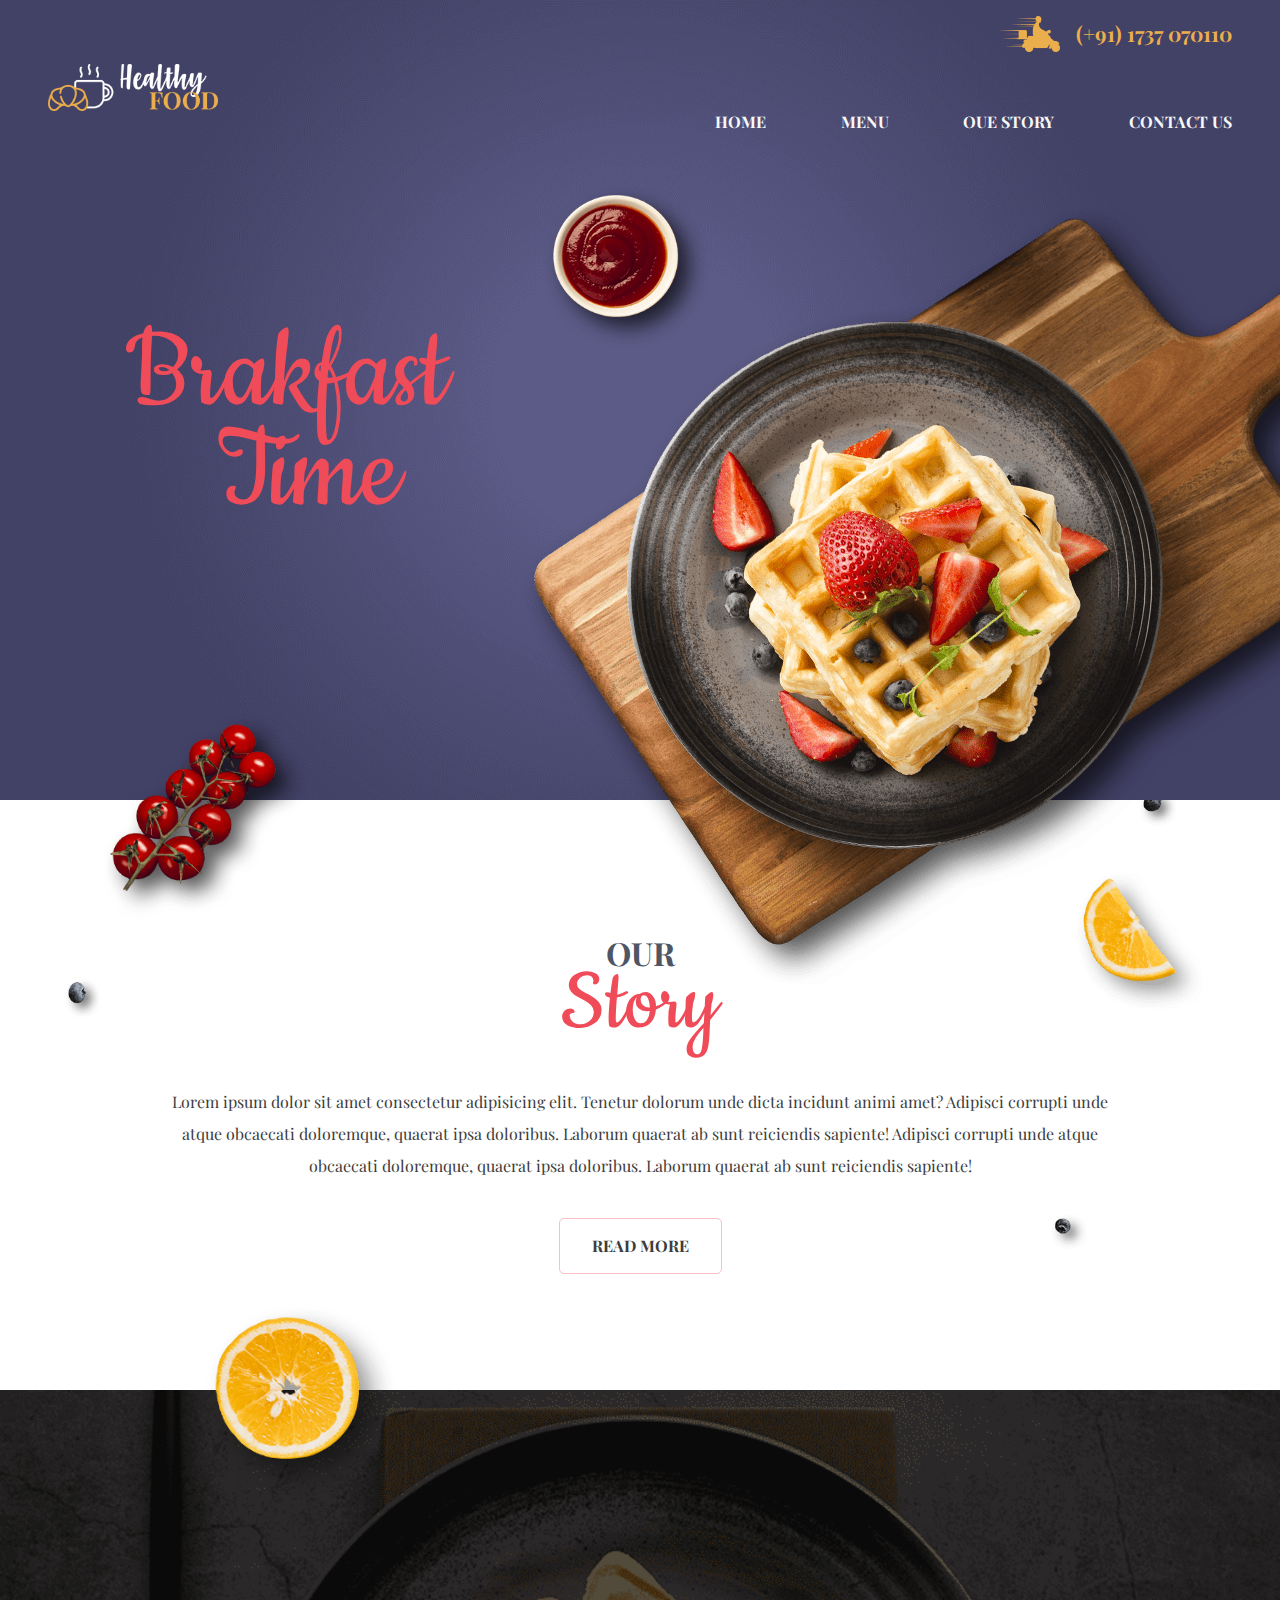
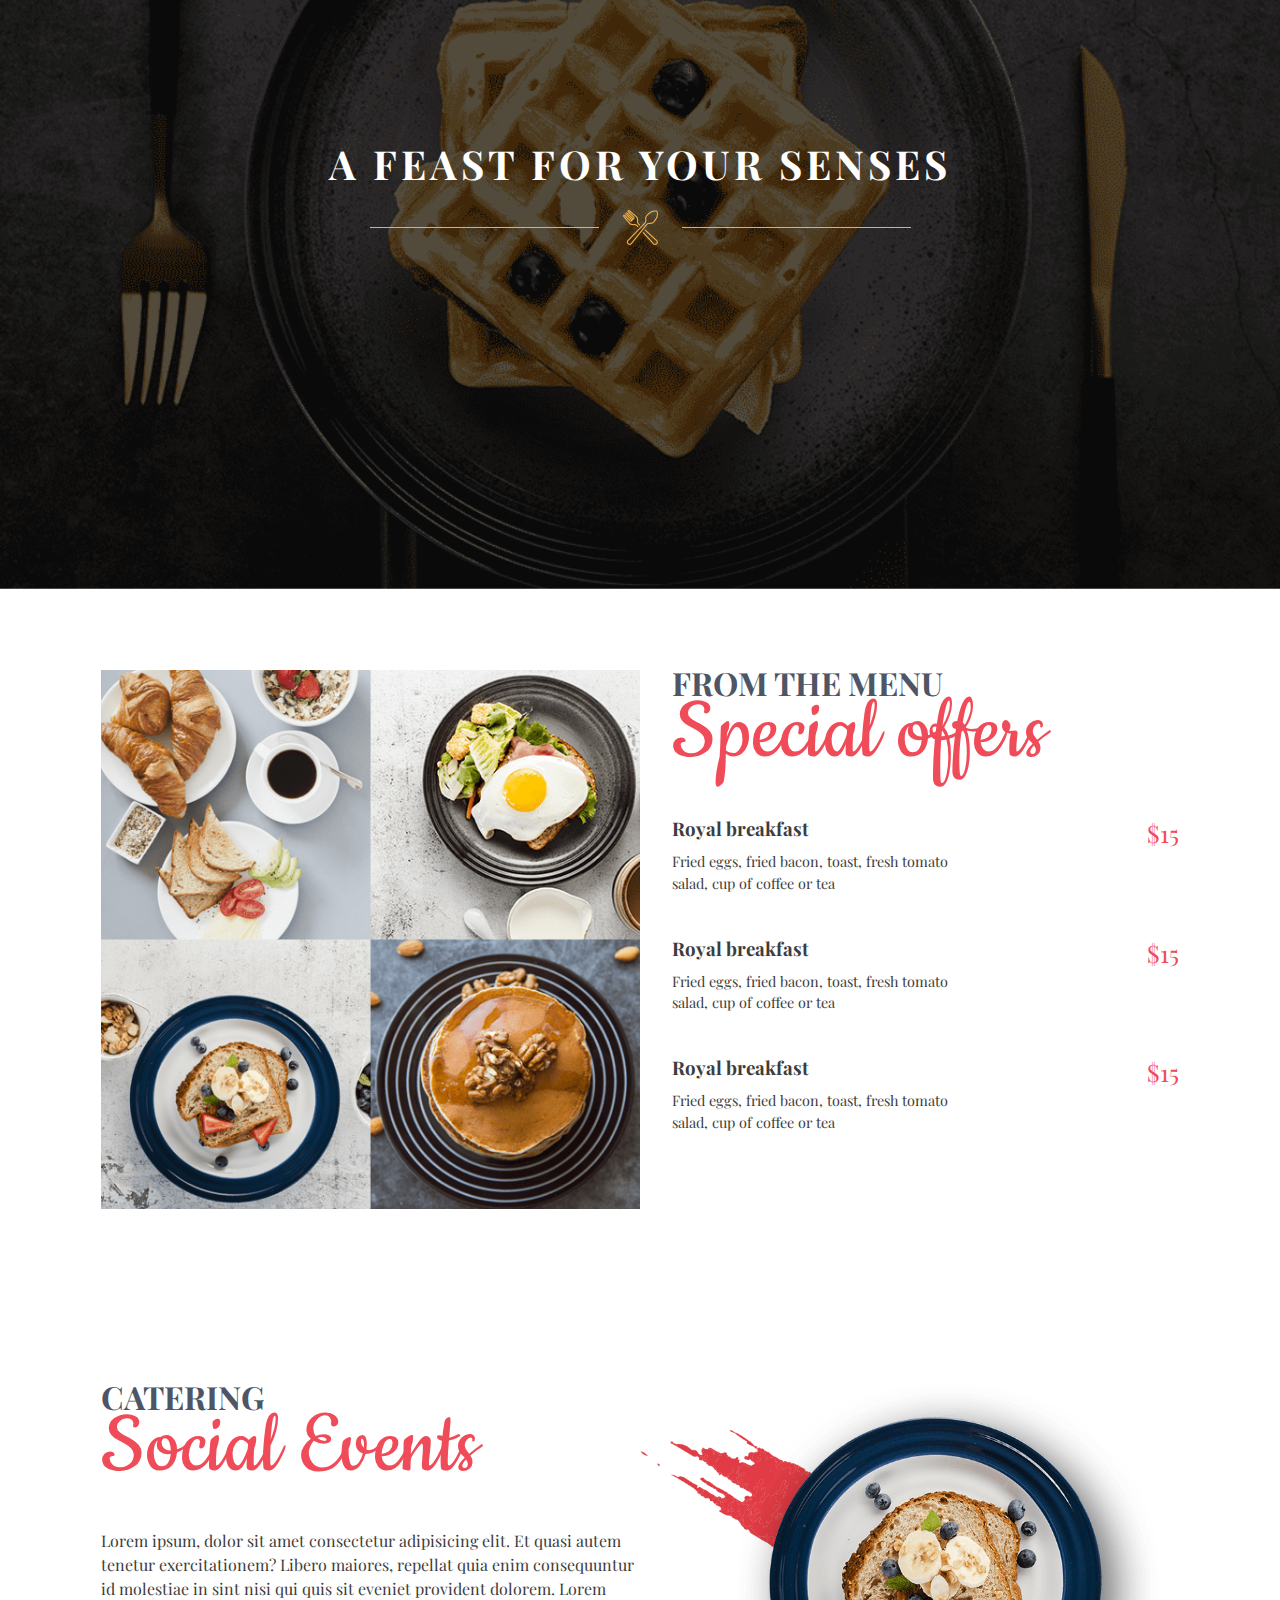
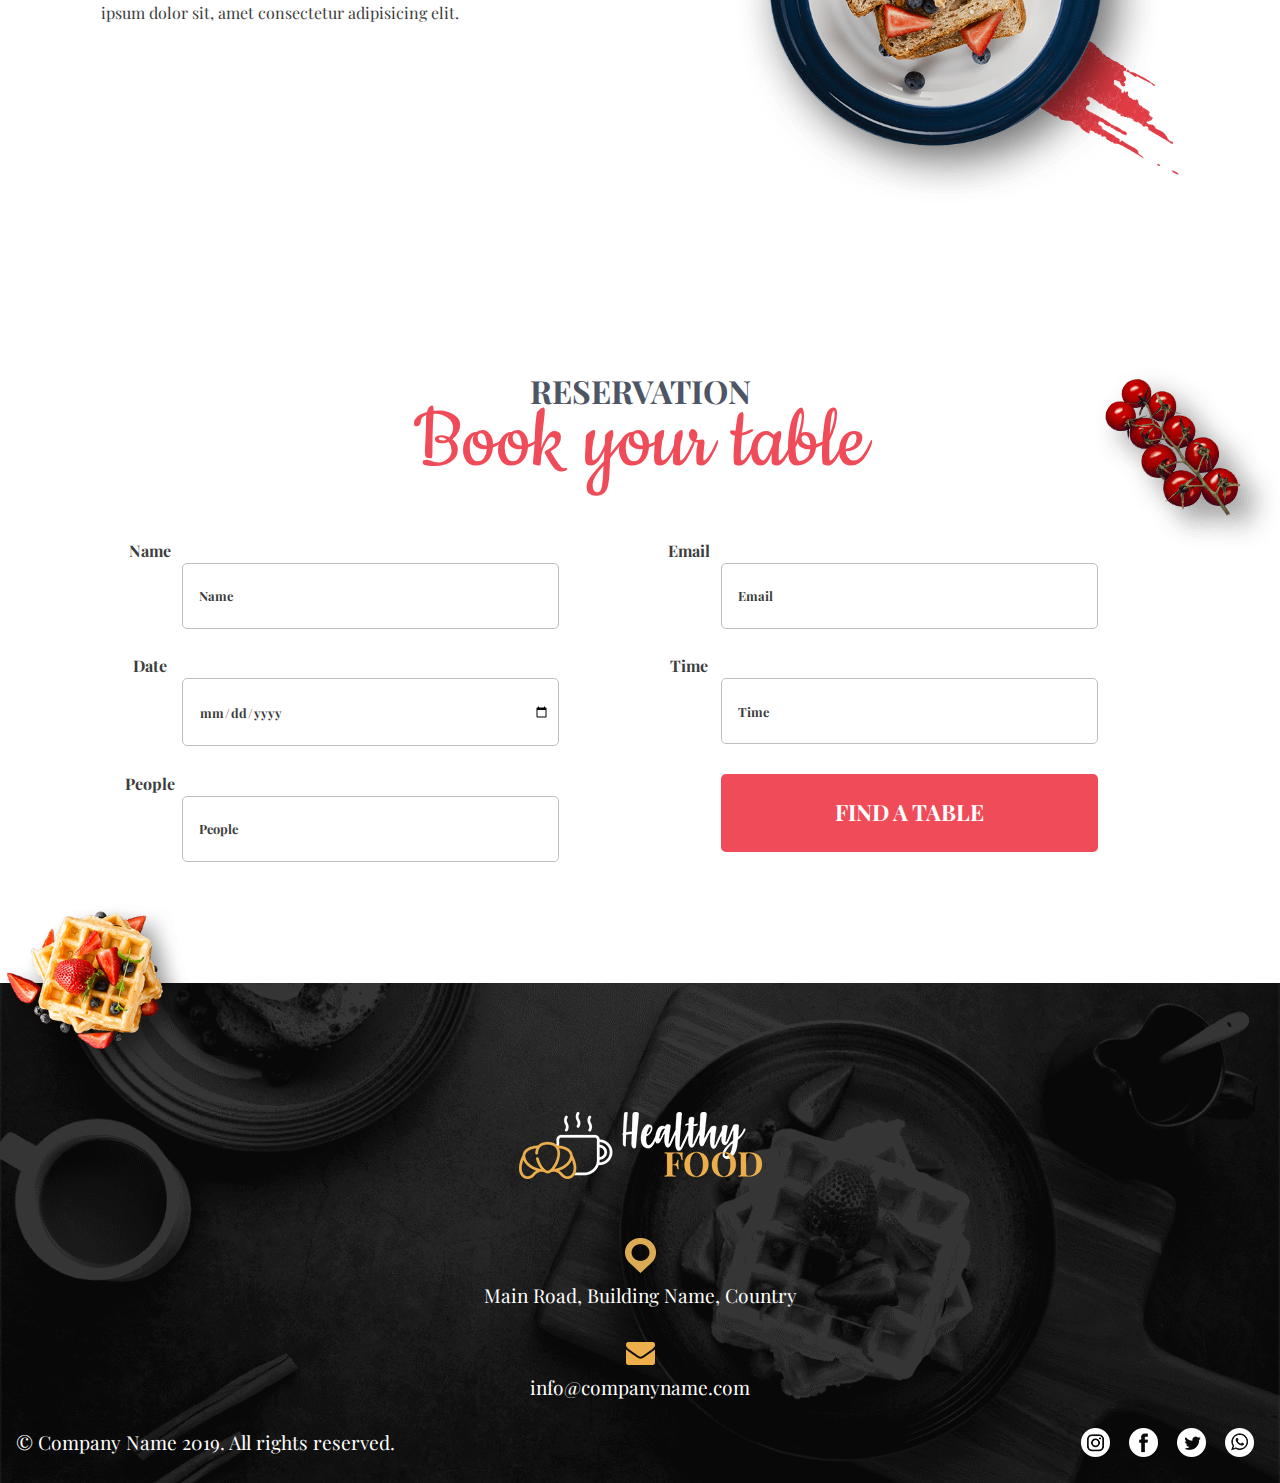
==== commit fbe174a0: "Updates" ====
--- a/index.html
+++ b/index.html
@@ -18,10 +18,10 @@
   <body>
     <!-- <div id="root"></div> -->
     <div class="page-wrapper">
-      <header class="page-header-wrapper">
+      <header id="home" class="page-header-wrapper">
         <div class="page-header">
           <div class="page-header__logo">
-            <a href="#" aria-label="logo Breakfast restaurant"
+            <a href="#home" aria-label="logo Breakfast restaurant"
               ><img
                 class="page-header__logo-img"
                 src="./assets/images/logo.png"
@@ -30,7 +30,10 @@
           </div>
           <nav class="page-header__nav">
             <div class="page-header__phone-logo">
-              <a class="page-header__phone-logo-link" href="#">
+              <a
+                class="page-header__phone-logo-link"
+                href="tel:(+91) 1737 070110"
+              >
                 <img
                   class="page-header__phone-logo-img"
                   src="./assets/images/phone-logo.png"
@@ -49,16 +52,16 @@
               </div>
               <ul class="page-header__items">
                 <li class="page-header__item">
-                  <a class="page-header__link" href="#">Home</a>
+                  <a class="page-header__link" href="#home">Home</a>
                 </li>
                 <li class="page-header__item">
-                  <a class="page-header__link" href="#">Menu</a>
+                  <a class="page-header__link" href="#menu">Menu</a>
                 </li>
                 <li class="page-header__item">
-                  <a class="page-header__link" href="#">Oue story</a>
+                  <a class="page-header__link" href="#oue-story">Oue story</a>
                 </li>
                 <li class="page-header__item">
-                  <a class="page-header__link" href="#">Contact us</a>
+                  <a class="page-header__link" href="#contact-us">Contact us</a>
                 </li>
               </ul>
             </div>
@@ -97,7 +100,7 @@
       </header>
 
       <main class="page-content">
-        <section class="content-section section-story">
+        <section id="oue-story" class="content-section section-story">
           <div class="section-title">
             <span class="section-title__first">Our</span>
             <h2 class="section-title__second">Story</h2>
@@ -162,7 +165,7 @@
             </div>
           </div>
         </section>
-        <section class="content-section section-menu">
+        <section id="menu" class="content-section section-menu">
           <div class="section-menu__images section-menu_flex">
             <img src="./assets/images/menu-img.png" alt="" />
           </div>
@@ -230,7 +233,7 @@
             </div>
           </div>
         </section>
-        <section class="content-section section-form">
+        <section id="contact-us" class="content-section section-form">
           <div class="section-title">
             <span class="section-title__first">Reservation</span>
             <h2 class="section-title__second">Book your table</h2>
@@ -329,7 +332,10 @@
               <span>Main Road, Building Name, Country</span>
             </div>
             <div class="page-footer__email">
-              <a class="page-footer__email-link" href="#">
+              <a
+                class="page-footer__email-link"
+                href="mailto:info@companyname.com"
+              >
                 <div>
                   <img
                     class="page-footer__img"
@@ -342,7 +348,7 @@
             </div>
           </div>
           <div class="page-footer__content-bottom">
-            <div class="page-footer__conpany">
+            <div class="page-footer__company">
               © Company Name 2019. All rights reserved.
             </div>
             <div class="page-footer__social-items">
--- a/index.css
+++ b/index.css
@@ -1,6 +1,6 @@
 @import url(https://fonts.googleapis.com/css?family=Playfair+Display:400,700&display=swap);
 @import url(https://fonts.googleapis.com/css?family=Cookie&display=swap);
-*,*::before,*::after{-webkit-box-sizing:border-box;box-sizing:border-box}html{-ms-text-size-adjust:100%;-webkit-text-size-adjust:100%;font-size:16px;font-family:"Playfair Display",serif;color:#3d3d3d}body{min-height:100vh;scroll-behavior:smooth;line-height:1.5;margin:0;padding:0}h1,h2,h3,h4,h5,h6,p,header,nav,section,footer{margin:0;padding:0}img{max-width:100%;display:block}input,button,textarea,select{font:inherit}input{color:#3d3d3d}::-webkit-input-placeholder{color:#3d3d3d}:-ms-input-placeholder{color:#3d3d3d}::-moz-placeholder{color:#3d3d3d}::-ms-input-placeholder{color:#3d3d3d}::placeholder{color:#3d3d3d}.page-wrapper{max-width:1440px;margin:0 auto;display:-webkit-box;display:-ms-flexbox;display:flex;-webkit-box-orient:vertical;-webkit-box-direction:normal;-ms-flex-direction:column;flex-direction:column;min-height:100vh;-webkit-box-shadow:0 2px 40px 0 rgba(0,0,0,0.2);box-shadow:0 2px 40px 0 rgba(0,0,0,0.2)}.page-content{-webkit-box-flex:1;-ms-flex-positive:1;flex-grow:1;background:#ffffff}.page-header-wrapper{background-image:url(./assets/images/header-bg.png);min-height:800px;background-position:center;background-size:cover;z-index:2}.page-header{display:-webkit-box;display:-ms-flexbox;display:flex;-webkit-box-pack:justify;-ms-flex-pack:justify;justify-content:space-between;padding:1rem 3rem 0 3rem}.page-header__logo{margin-top:3rem}.page-header__phone-logo{display:-webkit-box;display:-ms-flexbox;display:flex;-webkit-box-pack:end;-ms-flex-pack:end;justify-content:flex-end;margin-bottom:1.4rem}.page-header__logo-img{width:70%}.page-header__phone-logo-link{color:#ebae4c;font-weight:700;text-transform:uppercase;text-decoration:none;font-size:1.3rem;display:-webkit-box;display:-ms-flexbox;display:flex;-webkit-box-align:center;-ms-flex-align:center;align-items:center}.page-header__phone-logo-img{padding:0 1rem 0 0}.page-header__nav{display:-webkit-box;display:-ms-flexbox;display:flex;-webkit-box-orient:vertical;-webkit-box-direction:normal;-ms-flex-direction:column;flex-direction:column;width:50%}.page-header__items{list-style:none;display:-webkit-box;display:-ms-flexbox;display:flex;width:100%;padding:0}.page-header__item{-webkit-box-flex:1;-ms-flex-positive:1;flex-grow:1;text-align:right}.page-header__link{color:#f6f7f7;text-transform:uppercase;text-decoration:none;-webkit-box-pack:center;-ms-flex-pack:center;justify-content:center;-webkit-box-align:center;-ms-flex-align:center;align-items:center;font-weight:700;font-size:1rem;padding:1rem 0}.page-header__box-title{display:-webkit-box;display:-ms-flexbox;display:flex;position:relative}.page-header__title-container{text-align:right;width:35%;margin-top:10%}.page-header__waffel-img-box{width:60%}.page-header__waffel-img{position:absolute;right:0;top:54px}.page-header__tomato-img{position:absolute;top:-17%;left:44%;-webkit-transform:translate(-12%, 64%);-ms-transform:translate(-12%, 64%);transform:translate(-12%, 64%);width:13%}.page-header__tomato-bold-img{position:absolute;left:0;bottom:0;top:460px;-webkit-transform:translate(50%, 50%);-ms-transform:translate(50%, 50%);transform:translate(50%, 50%);width:16%}.page-title{font-family:"Cookie",cursive;font-weight:400;color:#f04b58;font-size:8rem}.page-title__brakfast-text{display:block;height:100px}.page-title__time-text{padding-right:3rem}.global-nav__mobile-controls{display:none;width:100%;justify-content:space-between}.page-header__link:hover{color:#fff;text-decoration:none}.global-nav__link:hover{opacity:0.65}.burger{height:20px;width:20px;display:flex;flex-direction:column;justify-content:space-around}.burger__raw{display:inline-block;width:100%;height:1px;background-color:#fff;transition:all 500ms}@media (max-width: 960px){.global-nav{width:100%;display:flex;justify-content:center;padding:0 1rem;z-index:3}.page-header__link{text-align:center;width:100%;display:flex;justify-content:center;align-items:center;color:#fff}.page-header__items{display:flex;justify-content:space-between;max-width:960px;width:100%;opacity:1;visibility:visible}.page-header__item{flex:1 1;display:flex;padding:0 1rem}.global-nav__mobile-controls{display:flex;justify-content:flex-end}.page-header__item{padding:0;width:100%;transition:opacity 500ms;transition-delay:100ms}.page-header__link{padding:1rem 0;border-bottom:1px solid #fff;width:100%}.global-nav_opened .global-nav__item{opacity:1}.page-header__items{visibility:hidden;transform:scaleY(0);position:absolute;top:118px;left:0;display:block;background-color:rgba(79,78,118,0.8);padding:0 34px;height:calc(100vh - 118px);transform-origin:top center;z-index:3}.global-nav_opened>.page-header__items{visibility:visible;transform:scaleY(1)}.global-nav__link_with_image{display:none}.page-header__link{justify-content:flex-start}.global-nav_opened .burger__raw:first-child{transform:translateY(5px) rotate(-45deg)}.global-nav_opened .burger__raw:last-child{transform:translateY(-5px) rotate(45deg)}}@media (max-width: 991.98px){.page-header__title-container{margin-left:5%}.page-header__waffel-img{top:142px;width:80%}.page-header__tomato-img{top:-11%}.page-header__tomato-bold-img{top:548px}}@media (max-width: 767.98px){.page-header{padding:0rem 1rem 3rem 1rem;flex-direction:column;white-space:nowrap}.page-header__logo{margin-top:1rem}.page-header__logo-img{width:50%;margin:0 auto}.page-header__phone-logo{margin-bottom:0}.page-header__nav{width:100%;flex-direction:row;padding:2rem 0;align-items:center}.page-header__phone-logo-link{font-size:1rem}}.content-section{margin:0 auto;width:100%;padding:80px 101px;position:relative;min-height:150px}.content-section__description{margin:0 auto;line-height:2;width:90%;text-align:center}.content-section__container-btn{display:-webkit-box;display:-ms-flexbox;display:flex;-webkit-box-pack:center;-ms-flex-pack:center;justify-content:center;width:100%;margin:2rem 0 2rem 0}@media (max-width: 991.98px){.content-section{padding:40px 20px}}.section-title{text-align:center;font-weight:400;color:#4e5665;margin-bottom:42px;line-height:0.8}.section-title__first{text-transform:uppercase;font-size:2rem;font-weight:700}.section-title__second{font-family:"Cookie",cursive;color:#f04b58;font-size:6rem;font-weight:400}.section-story{padding-top:130px}.section-story__orange-left{position:absolute;top:12%;right:6%;width:10%}.section-story__berry-left{position:absolute;top:30%;left:5%;width:3%}.section-story__berry-right{position:absolute;top:-2%;right:8%;width:3%}.section-story__orange-botton{position:absolute;bottom:-18%;left:16%;z-index:2;width:15%}.section-story__berry-bottom{position:absolute;top:70%;right:15%;width:3%}@media (max-width: 991.98px){.section-story__orange-botton{bottom:0}}.section-senses{background-image:url(./assets/images/waffle-bg.png);min-height:800px;background-position:center;background-size:cover;height:10em;display:-webkit-box;display:-ms-flexbox;display:flex;-webkit-box-align:center;-ms-flex-align:center;align-items:center;-webkit-box-pack:center;-ms-flex-pack:center;justify-content:center}.section-senses__container-title{text-align:center;position:relative}.section-senses__title{color:#fff;font-size:2.5rem;letter-spacing:4px}.section-senses__container-icon{display:-webkit-box;display:-ms-flexbox;display:flex;-webkit-box-align:center;-ms-flex-align:center;align-items:center;-webkit-box-pack:center;-ms-flex-pack:center;justify-content:center;margin-top:1rem}.section-senses__icon-senses{padding:0 1.5rem}.section-menu{display:-webkit-box;display:-ms-flexbox;display:flex;-ms-flex-wrap:wrap;flex-wrap:wrap}.section-menu__information{padding-left:2rem}.section-menu_flex{-webkit-box-flex:1;-ms-flex:1 300px;flex:1 300px;min-width:0}.section-menu__title{text-align:left}@media (max-width: 991.98px){.section-menu{flex-direction:column-reverse}.section-menu__title{text-align:center}.section-menu__images{margin:0 auto}.section-menu__information{padding-right:2rem}}.section-menu-items{margin-bottom:2.5rem}.section-menu-items__title-pay{display:-webkit-box;display:-ms-flexbox;display:flex;-webkit-box-pack:justify;-ms-flex-pack:justify;justify-content:space-between}.section-menu-items__pay{color:#f04b58;font-size:1.5rem}.section-menu-items__description{font-size:0.9rem;display:inline-block;width:60%}.section-gallery__container{display:-webkit-box;display:-ms-flexbox;display:flex;-ms-flex-wrap:wrap;flex-wrap:wrap}.section-gallery__colum{-webkit-box-flex:1;-ms-flex:1 300px;flex:1 300px;min-width:0;padding:15px 0}@media (max-width: 991.98px){.section-gallery__container{flex-direction:column}}.section-form{position:relative}.section-form__container{display:-webkit-box;display:-ms-flexbox;display:flex;-ms-flex-wrap:wrap;flex-wrap:wrap;text-align:center;font-weight:bold}.section-form__colum{-webkit-box-flex:1;-ms-flex:1 300px;flex:1 300px;min-width:0;padding:15px 0}.section-form__input-container{margin-bottom:1.6rem}.section-form__label-text{display:flex;justify-content:center;width:18%}.section-form__input{outline:none;background:transparent;padding:1.4rem 0.5rem 1.4rem 1rem;border:1px solid #bebebe;border-radius:5px;min-width:70%;font-size:0.8rem}.section-form__waffel-img{position:absolute;z-index:2;left:0;width:15%}.section-form__tomato-img{position:absolute;z-index:2;right:0;top:10%}@media (max-width: 991.98px){.section-form__container{flex-direction:column}.section-form__colum{padding:0}.section-form__tomato-img{width:18%}}.page-footer__container{font-size:1.2rem;padding-top:3rem;background-image:url(./assets/images/footer-bg.png);background-position:center;background-size:cover;min-height:500px;display:-webkit-box;display:-ms-flexbox;display:flex;-webkit-box-pack:center;-ms-flex-pack:center;justify-content:center;-webkit-box-align:center;-ms-flex-align:center;align-items:center;-webkit-box-orient:vertical;-webkit-box-direction:normal;-ms-flex-direction:column;flex-direction:column;position:relative}.page-footer__content{color:#fff;display:-webkit-box;display:-ms-flexbox;display:flex;height:10em;-webkit-box-orient:vertical;-webkit-box-direction:normal;-ms-flex-direction:column;flex-direction:column;-webkit-box-align:center;-ms-flex-align:center;align-items:center;-ms-flex-line-pack:center;align-content:center;-webkit-box-pack:center;-ms-flex-pack:center;justify-content:center}.page-footer__location{padding-top:1.7rem}.page-footer__email-link{text-decoration:none;color:#fff}.page-footer__img{margin:0 auto;padding:2rem 0 0.5rem 0}.page-footer__content-bottom{color:#fff;display:-webkit-box;display:-ms-flexbox;display:flex;position:absolute;bottom:0;left:0;width:100%;-webkit-box-pack:justify;-ms-flex-pack:justify;justify-content:space-between;padding:1rem}.page-footer__conpany{display:-webkit-box;display:-ms-flexbox;display:flex;-webkit-box-align:center;-ms-flex-align:center;align-items:center}.page-footer__social-items{display:-webkit-box;display:-ms-flexbox;display:flex}.page-footer__social-item{padding:0.6rem}@media (max-width: 720px){.page-footer__content-bottom{flex-direction:column-reverse;align-items:center;padding:0}}.btn{background-color:#fff;border:1px solid #fac0c5;border-radius:5px;color:#3d3d3d;font-weight:700;font-family:"Playfair Display",serif;padding:15px 32px;text-align:center;text-decoration:none;display:inline-block;margin:4px 2px;cursor:pointer;text-transform:uppercase}.btn__more{text-align:center}.btn__form{background:#f04b58;color:#fff;min-width:70%;padding:1.4rem 0.5rem 1.4rem 0.5rem;border:none;font-size:1.4rem}.page-footer{height:100px}
+*,*::before,*::after{-webkit-box-sizing:border-box;box-sizing:border-box}html{-ms-text-size-adjust:100%;-webkit-text-size-adjust:100%;font-size:16px;font-family:"Playfair Display",serif;color:#3d3d3d;scroll-behavior:smooth}body{min-height:100vh;scroll-behavior:smooth;line-height:1.5;margin:0;padding:0}h1,h2,h3,h4,h5,h6,p,header,nav,section,footer{margin:0;padding:0}img{max-width:100%;display:block}input,button,textarea,select{font:inherit}input{color:#3d3d3d}::-webkit-input-placeholder{color:#3d3d3d}:-ms-input-placeholder{color:#3d3d3d}::-moz-placeholder{color:#3d3d3d}::-ms-input-placeholder{color:#3d3d3d}::placeholder{color:#3d3d3d}.page-wrapper{max-width:1440px;margin:0 auto;display:-webkit-box;display:-ms-flexbox;display:flex;-webkit-box-orient:vertical;-webkit-box-direction:normal;-ms-flex-direction:column;flex-direction:column;min-height:100vh;-webkit-box-shadow:0 2px 40px 0 rgba(0,0,0,0.2);box-shadow:0 2px 40px 0 rgba(0,0,0,0.2)}.page-content{-webkit-box-flex:1;-ms-flex-positive:1;flex-grow:1;background:#ffffff}.page-header-wrapper{background-image:url(./assets/images/header-bg.png);min-height:800px;background-position:center;background-size:cover;z-index:2}.page-header{display:-webkit-box;display:-ms-flexbox;display:flex;-webkit-box-pack:justify;-ms-flex-pack:justify;justify-content:space-between;padding:1rem 3rem 0 3rem}.page-header__logo{margin-top:3rem}.page-header__phone-logo{display:-webkit-box;display:-ms-flexbox;display:flex;-webkit-box-pack:end;-ms-flex-pack:end;justify-content:flex-end;margin-bottom:1.4rem}.page-header__logo-img{width:70%}.page-header__phone-logo-link{color:#ebae4c;font-weight:700;text-transform:uppercase;text-decoration:none;font-size:1.3rem;display:-webkit-box;display:-ms-flexbox;display:flex;-webkit-box-align:center;-ms-flex-align:center;align-items:center}.page-header__phone-logo-img{padding:0 1rem 0 0}.page-header__nav{display:-webkit-box;display:-ms-flexbox;display:flex;-webkit-box-orient:vertical;-webkit-box-direction:normal;-ms-flex-direction:column;flex-direction:column;width:50%}.page-header__items{list-style:none;display:-webkit-box;display:-ms-flexbox;display:flex;width:100%;padding:0}.page-header__item{-webkit-box-flex:1;-ms-flex-positive:1;flex-grow:1;text-align:right}.page-header__link{color:#f6f7f7;text-transform:uppercase;text-decoration:none;-webkit-box-pack:center;-ms-flex-pack:center;justify-content:center;-webkit-box-align:center;-ms-flex-align:center;align-items:center;font-weight:700;font-size:1rem;padding:1rem 0}.page-header__box-title{display:-webkit-box;display:-ms-flexbox;display:flex;position:relative}.page-header__title-container{text-align:right;width:35%;margin-top:10%}.page-header__waffel-img-box{width:60%}.page-header__waffel-img{position:absolute;right:0;top:54px}.page-header__tomato-img{position:absolute;top:-17%;left:44%;-webkit-transform:translate(-12%, 64%);-ms-transform:translate(-12%, 64%);transform:translate(-12%, 64%);width:13%}.page-header__tomato-bold-img{position:absolute;left:0;bottom:0;top:460px;-webkit-transform:translate(50%, 50%);-ms-transform:translate(50%, 50%);transform:translate(50%, 50%);width:16%}.page-title{font-family:"Cookie",cursive;font-weight:400;color:#f04b58;font-size:8rem}.page-title__brakfast-text{display:block;height:100px}.page-title__time-text{padding-right:3rem}.global-nav__mobile-controls{display:none;width:100%;justify-content:space-between}.page-header__link:hover{color:#fff;text-decoration:none}.global-nav__link:hover{opacity:0.65}.burger{height:20px;width:20px;display:flex;flex-direction:column;justify-content:space-around}.burger__raw{display:inline-block;width:100%;height:1px;background-color:#fff;transition:all 500ms}@media (max-width: 991.98px){.global-nav{width:100%;display:flex;justify-content:center;padding:0 1rem;z-index:3}.page-header__link{text-align:center;width:100%;display:flex;justify-content:center;align-items:center;color:#fff}.page-header__items{display:flex;justify-content:space-between;max-width:960px;width:100%;opacity:1;visibility:visible}.page-header__item{flex:1 1;display:flex;padding:0 1rem}.global-nav__mobile-controls{display:flex;justify-content:flex-end}.page-header__item{padding:0;width:100%;transition:opacity 500ms;transition-delay:100ms}.page-header__link{padding:1rem 0;border-bottom:1px solid #fff;width:100%}.global-nav_opened .global-nav__item{opacity:1}.page-header__items{visibility:hidden;transform:scaleY(0);position:absolute;top:118px;left:0;display:block;background-color:rgba(79,78,118,0.8);padding:0 34px;height:calc(100vh - 118px);transform-origin:top center;z-index:3;margin-top:3%}.global-nav_opened>.page-header__items{visibility:visible;transform:scaleY(1)}.global-nav__link_with_image{display:none}.page-header__link{justify-content:flex-start}.global-nav_opened .burger__raw:first-child{transform:translateY(5px) rotate(-45deg)}.global-nav_opened .burger__raw:last-child{transform:translateY(-5px) rotate(45deg)}}@media (orientation: landscape){.page-header__items{margin-top:6%}}@media (max-width: 991.98px){.page-header__title-container{margin-left:5%}.page-header__waffel-img{top:142px;width:80%}.page-header__tomato-img{top:-11%}.page-header__tomato-bold-img{top:548px}}@media (max-width: 767.98px){.page-header{padding:0rem 1rem 3rem 1rem;flex-direction:column;white-space:nowrap}.page-header__logo{margin-top:1rem}.page-header__logo-img{width:33%;margin:0 auto}.page-header__phone-logo{margin-bottom:0}.page-header__nav{width:100%;flex-direction:row;padding:2rem 0;align-items:center}.page-header__phone-logo-link{font-size:1rem}}@media (max-width: 575.98px){.page-header-wrapper{min-height:450px}.page-header__waffel-img,.page-header__tomato-img{display:none}.page-header__title-container{text-align:center;width:100%;margin:0}.page-header__waffel-img-box,.page-header__tomato-bold-img{display:none}.page-title{font-size:5rem}.page-title__time-text{padding:0}}.content-section{margin:0 auto;width:100%;padding:80px 101px;position:relative;min-height:150px}.content-section__description{margin:0 auto;line-height:2;width:90%;text-align:center}.content-section__container-btn{display:-webkit-box;display:-ms-flexbox;display:flex;-webkit-box-pack:center;-ms-flex-pack:center;justify-content:center;width:100%;margin:2rem 0 2rem 0}@media (max-width: 991.98px){.content-section{padding:40px 20px}}.section-title{text-align:center;font-weight:400;color:#4e5665;margin-bottom:42px;line-height:0.8}.section-title__first{text-transform:uppercase;font-size:2rem;font-weight:700}.section-title__second{font-family:"Cookie",cursive;color:#f04b58;font-size:6rem;font-weight:400}@media (max-width: 575.98px){.section-title__first{font-size:1.5rem}.section-title__second{font-size:4rem}}.section-story{padding-top:140px}.section-story__orange-left{position:absolute;top:12%;right:6%;width:10%}.section-story__berry-left{position:absolute;top:30%;left:5%;width:3%}.section-story__berry-right{position:absolute;top:-2%;right:8%;width:3%}.section-story__orange-botton{position:absolute;bottom:-18%;left:16%;z-index:2;width:15%}.section-story__berry-bottom{position:absolute;top:70%;right:15%;width:3%}@media (max-width: 991.98px){.section-story__orange-botton{bottom:0}}.section-senses{background-image:url(./assets/images/waffle-bg.png);min-height:800px;background-position:center;background-size:cover;height:10em;display:-webkit-box;display:-ms-flexbox;display:flex;-webkit-box-align:center;-ms-flex-align:center;align-items:center;-webkit-box-pack:center;-ms-flex-pack:center;justify-content:center}.section-senses__container-title{text-align:center;position:relative}.section-senses__title{color:#fff;font-size:2.5rem;letter-spacing:4px}.section-senses__container-icon{display:-webkit-box;display:-ms-flexbox;display:flex;-webkit-box-align:center;-ms-flex-align:center;align-items:center;-webkit-box-pack:center;-ms-flex-pack:center;justify-content:center;margin-top:1rem}.section-senses__icon-senses{padding:0 1.5rem}@media (max-width: 575.98px){.section-story{padding-top:50px}.section-senses{min-height:400px}.section-senses__title{font-size:1.5rem}.section-senses__icon-shape{display:none}}.section-menu{display:-webkit-box;display:-ms-flexbox;display:flex;-ms-flex-wrap:wrap;flex-wrap:wrap}.section-menu__information{padding-left:2rem}.section-menu_flex{-webkit-box-flex:1;-ms-flex:1 300px;flex:1 300px;min-width:0}.section-menu__title{text-align:left}@media (max-width: 991.98px){.section-menu{flex-direction:column-reverse}.section-menu__title{text-align:center}.section-menu__images{margin:0 auto}.section-menu__information{padding-right:2rem}}@media (max-width: 575.98px){.section-menu__information{padding:0}}.section-menu-items{margin-bottom:2.5rem}.section-menu-items__title-pay{display:-webkit-box;display:-ms-flexbox;display:flex;-webkit-box-pack:justify;-ms-flex-pack:justify;justify-content:space-between}.section-menu-items__pay{color:#f04b58;font-size:1.5rem}.section-menu-items__description{font-size:0.9rem;display:inline-block;width:60%}.section-gallery__container{display:-webkit-box;display:-ms-flexbox;display:flex;-ms-flex-wrap:wrap;flex-wrap:wrap}.section-gallery__colum{-webkit-box-flex:1;-ms-flex:1 300px;flex:1 300px;min-width:0;padding:15px 0}@media (max-width: 991.98px){.section-gallery__container{flex-direction:column}}.section-form{position:relative}.section-form__container{display:-webkit-box;display:-ms-flexbox;display:flex;-ms-flex-wrap:wrap;flex-wrap:wrap;text-align:center;font-weight:bold}.section-form__colum{-webkit-box-flex:1;-ms-flex:1 300px;flex:1 300px;min-width:0;padding:15px 0}.section-form__input-container{margin-bottom:1.6rem}.section-form__label-text{display:flex;justify-content:center;width:18%}.section-form__input{outline:none;background:transparent;padding:1.4rem 0.5rem 1.4rem 1rem;border:1px solid #bebebe;border-radius:5px;min-width:70%;font-size:0.8rem}.section-form__waffel-img{position:absolute;z-index:2;left:0;width:15%}.section-form__tomato-img{position:absolute;z-index:2;right:0;top:10%}@media (max-width: 991.98px){.section-form__container{flex-direction:column}.section-form__colum{padding:0}.section-form__tomato-img{width:18%}}@media (max-width: 575.98px){.section-form__label-text{width:100%;margin-bottom:0.5rem}.section-form__waffel-img,.section-form__tomato-img{display:none}.section-form__input{width:100%}}.page-footer__container{font-size:1.2rem;padding-top:3rem;background-image:url(./assets/images/footer-bg.png);background-position:center;background-size:cover;min-height:500px;display:-webkit-box;display:-ms-flexbox;display:flex;-webkit-box-pack:center;-ms-flex-pack:center;justify-content:center;-webkit-box-align:center;-ms-flex-align:center;align-items:center;-webkit-box-orient:vertical;-webkit-box-direction:normal;-ms-flex-direction:column;flex-direction:column;position:relative}.page-footer__content{color:#fff;display:-webkit-box;display:-ms-flexbox;display:flex;height:10em;-webkit-box-orient:vertical;-webkit-box-direction:normal;-ms-flex-direction:column;flex-direction:column;-webkit-box-align:center;-ms-flex-align:center;align-items:center;-ms-flex-line-pack:center;align-content:center;-webkit-box-pack:center;-ms-flex-pack:center;justify-content:center}.page-footer__location{padding-top:1.7rem}.page-footer__email-link{text-decoration:none;color:#fff}.page-footer__img{margin:0 auto;padding:2rem 0 0.5rem 0}.page-footer__content-bottom{color:#fff;display:-webkit-box;display:-ms-flexbox;display:flex;position:absolute;bottom:0;left:0;width:100%;-webkit-box-pack:justify;-ms-flex-pack:justify;justify-content:space-between;padding:1rem}.page-footer__company{display:-webkit-box;display:-ms-flexbox;display:flex;-webkit-box-align:center;-ms-flex-align:center;align-items:center}.page-footer__social-items{display:-webkit-box;display:-ms-flexbox;display:flex}.page-footer__social-item{padding:0.6rem}@media (max-width: 720px){.page-footer__content-bottom{flex-direction:column-reverse;align-items:center;padding:0}}@media (max-width: 575.98px){.page-footer__content{margin-bottom:7rem}.page-footer__location{text-align:center}.page-footer__company{font-size:0.6rem;margin-bottom:1rem}}.btn{background-color:#fff;border:1px solid #fac0c5;border-radius:5px;color:#3d3d3d;font-weight:700;font-family:"Playfair Display",serif;padding:15px 32px;text-align:center;text-decoration:none;display:inline-block;margin:4px 2px;cursor:pointer;text-transform:uppercase}.btn__more{text-align:center}.btn__form{background:#f04b58;color:#fff;min-width:70%;padding:1.4rem 0.5rem 1.4rem 0.5rem;border:none;font-size:1.4rem}.page-footer{height:100px}
 
 
 /*# sourceMappingURL=index.css.map*/